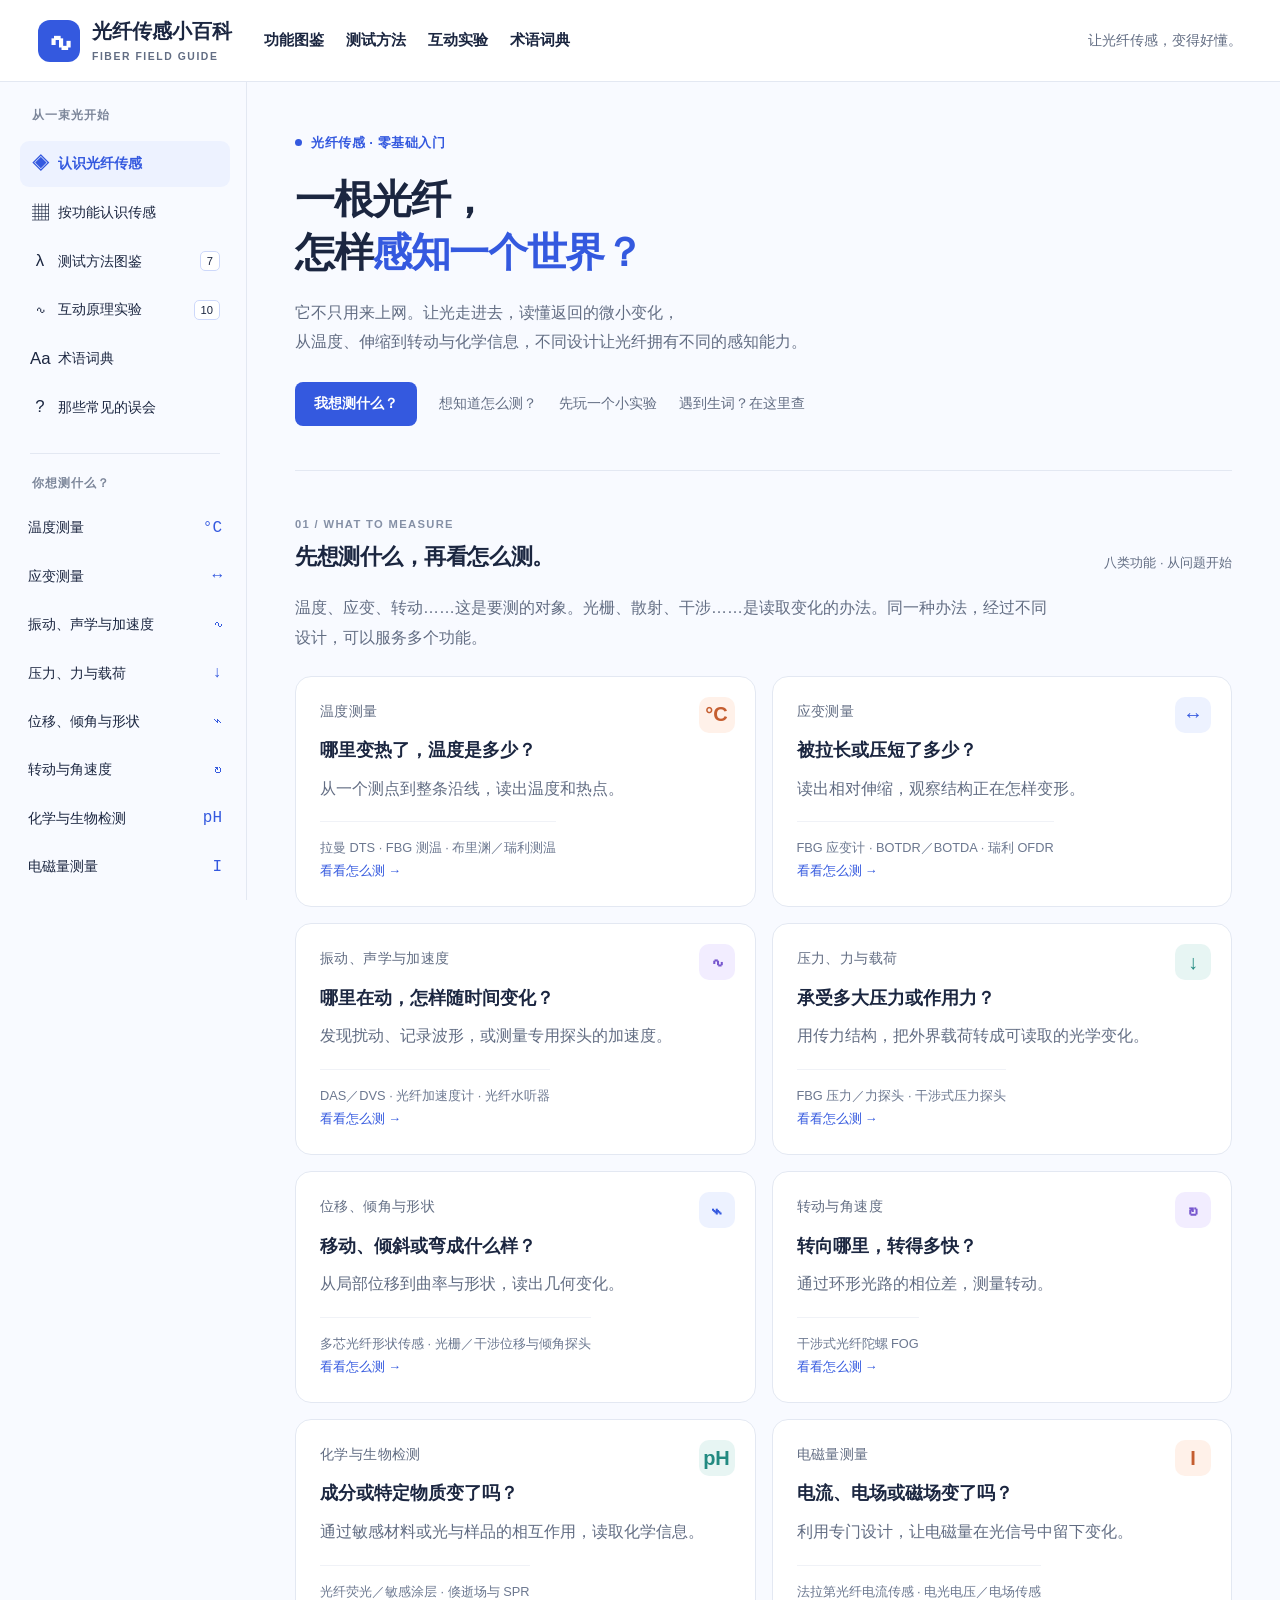
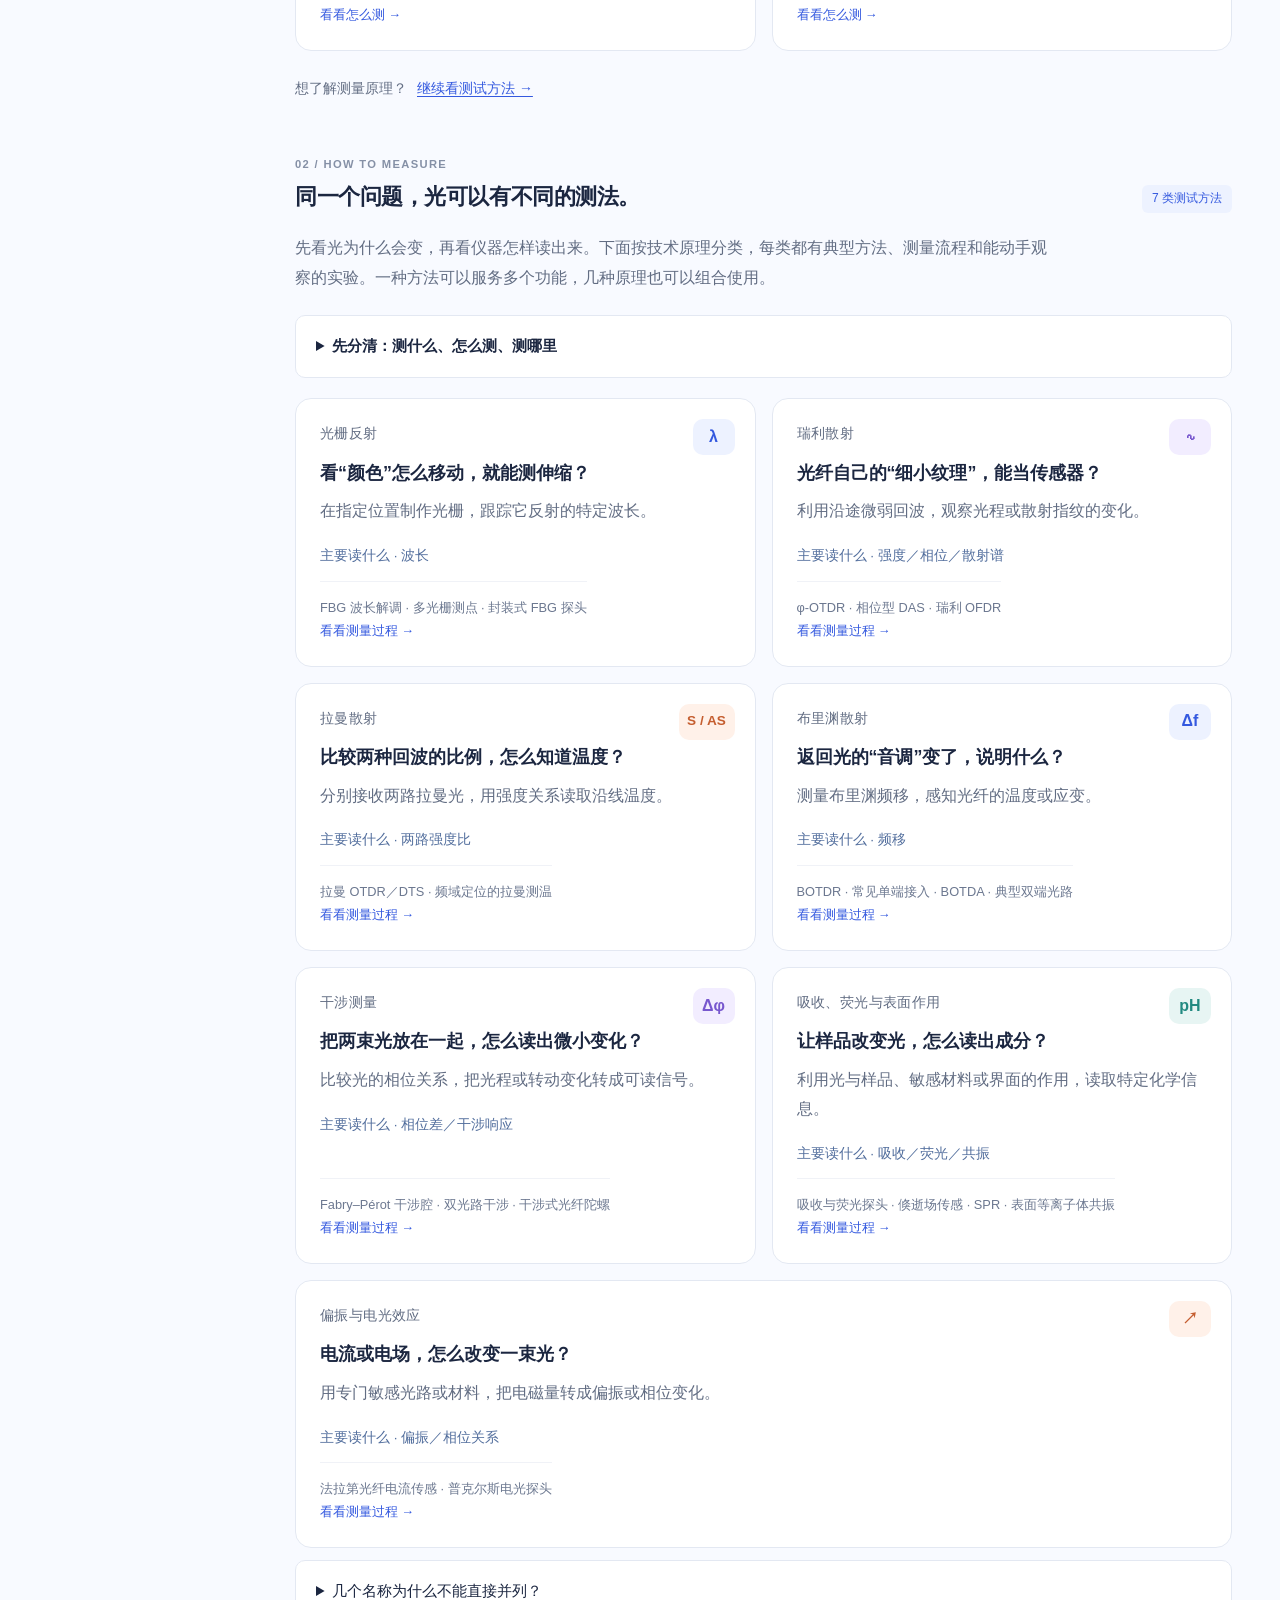
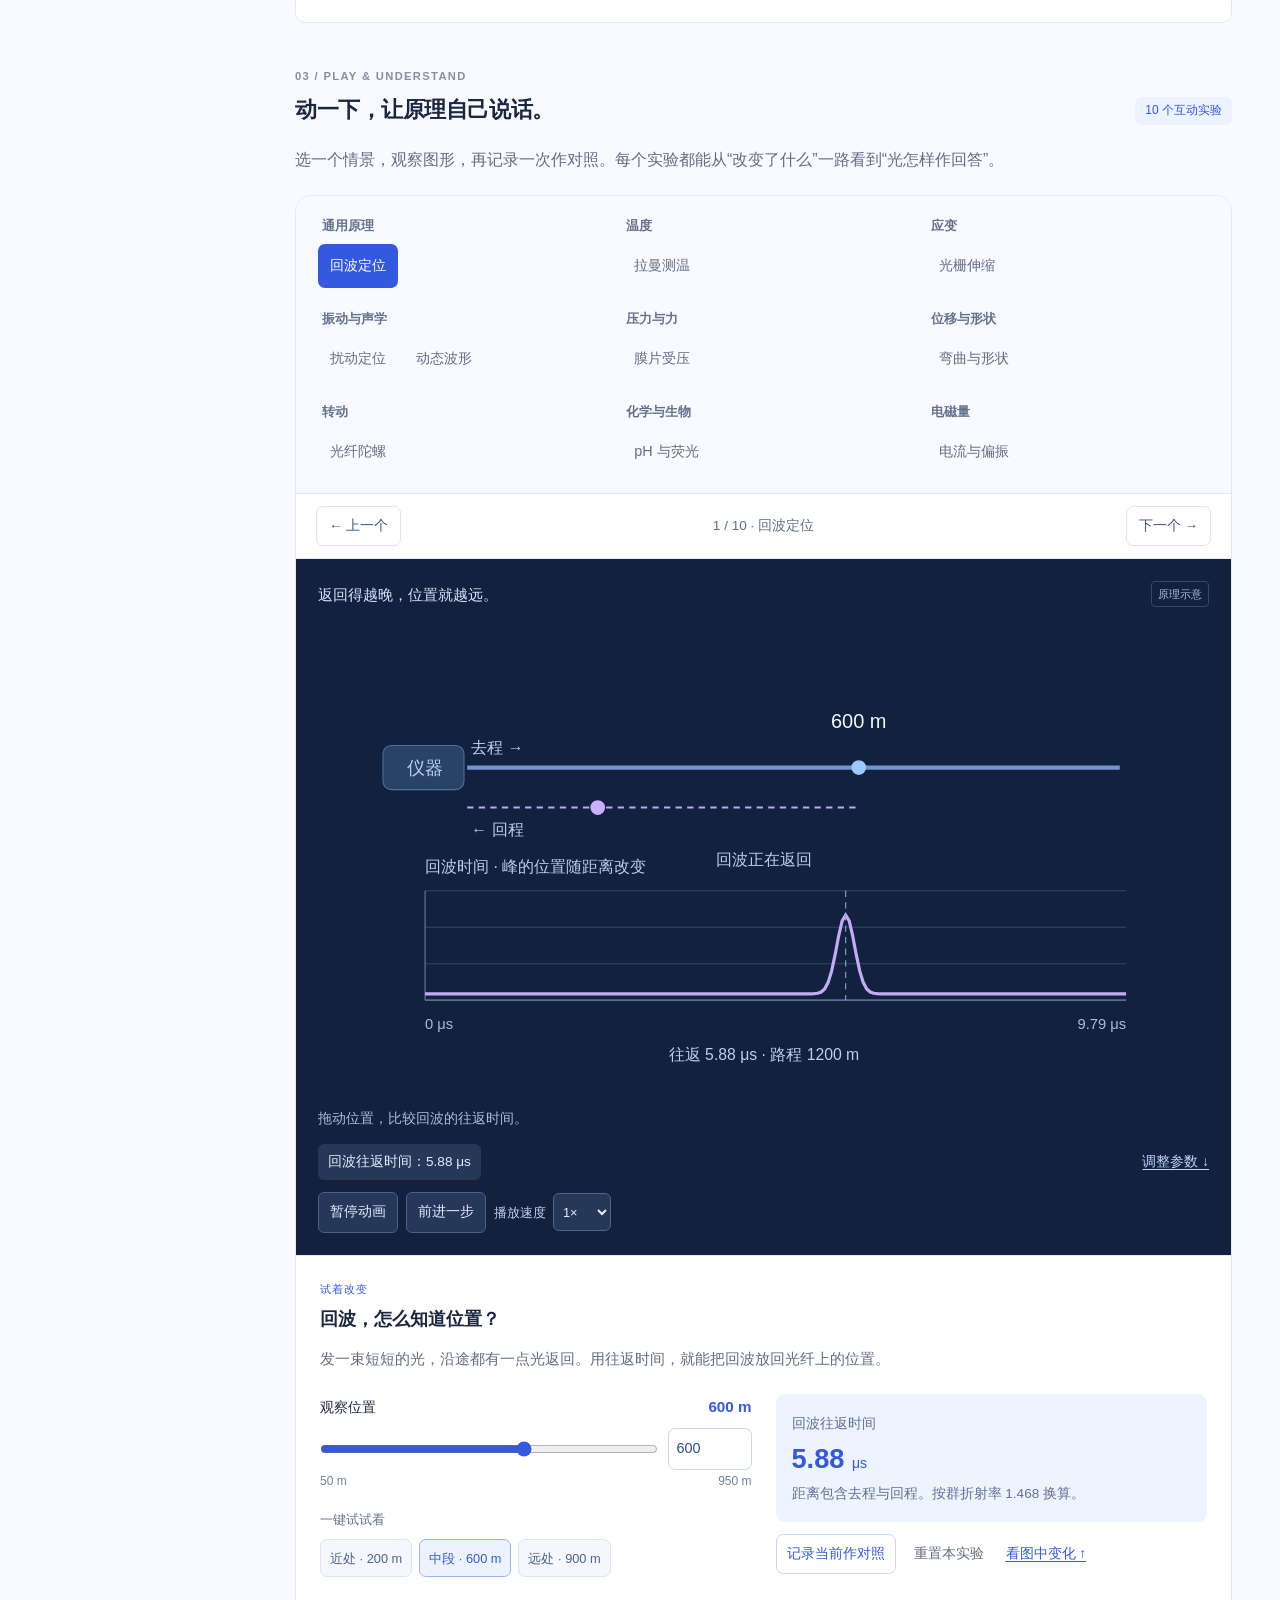
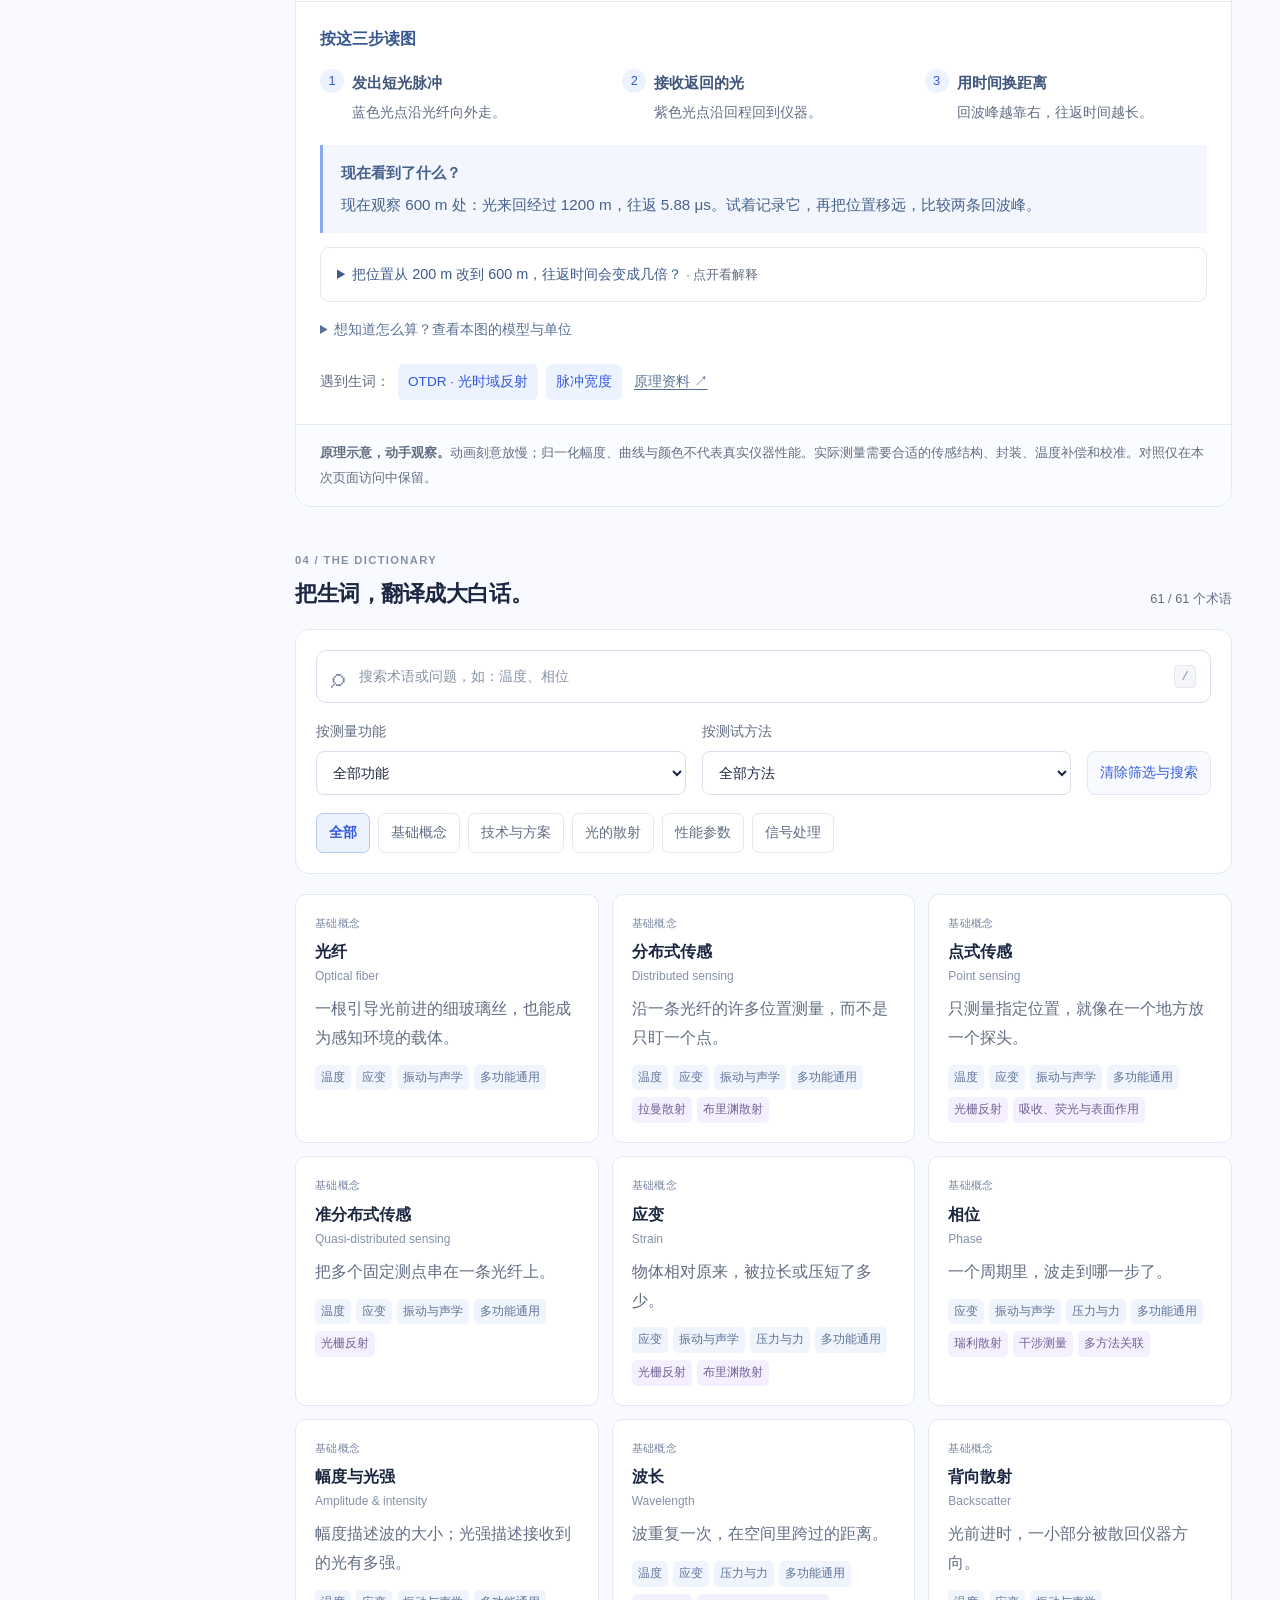
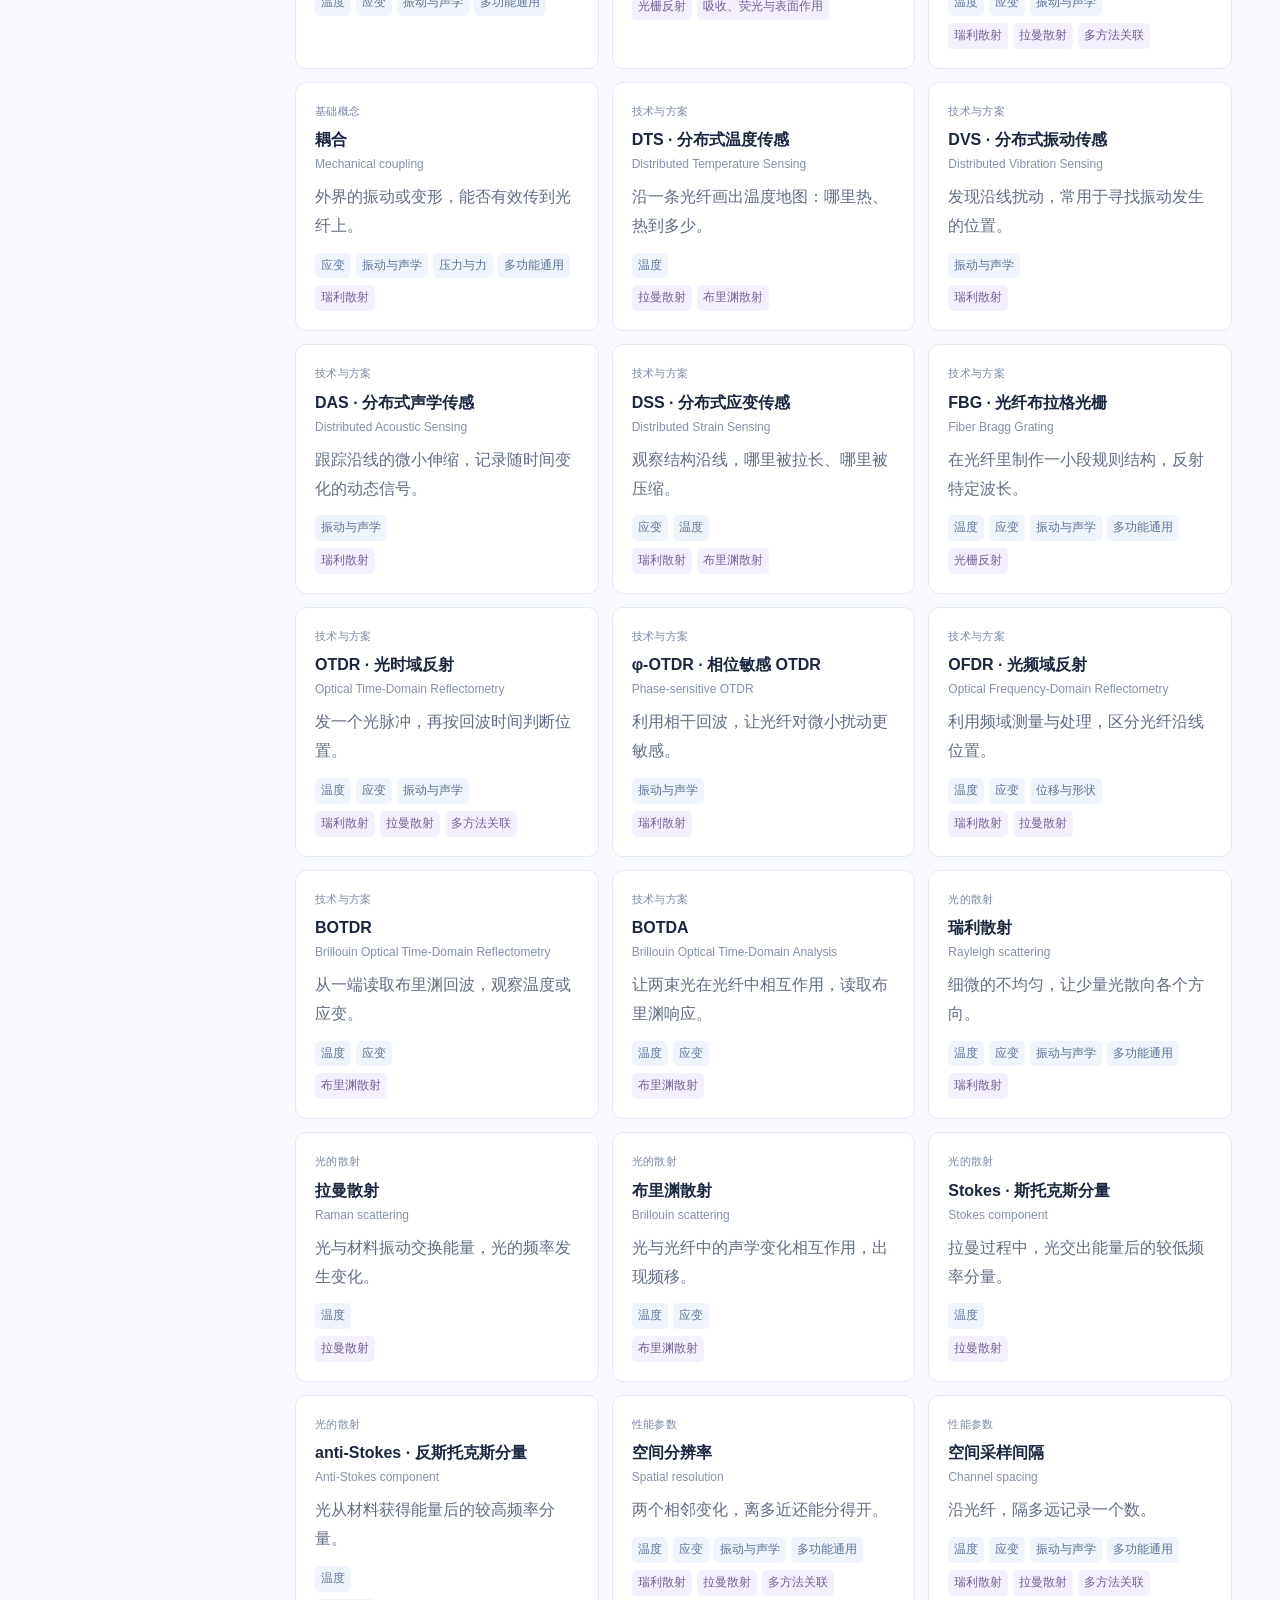
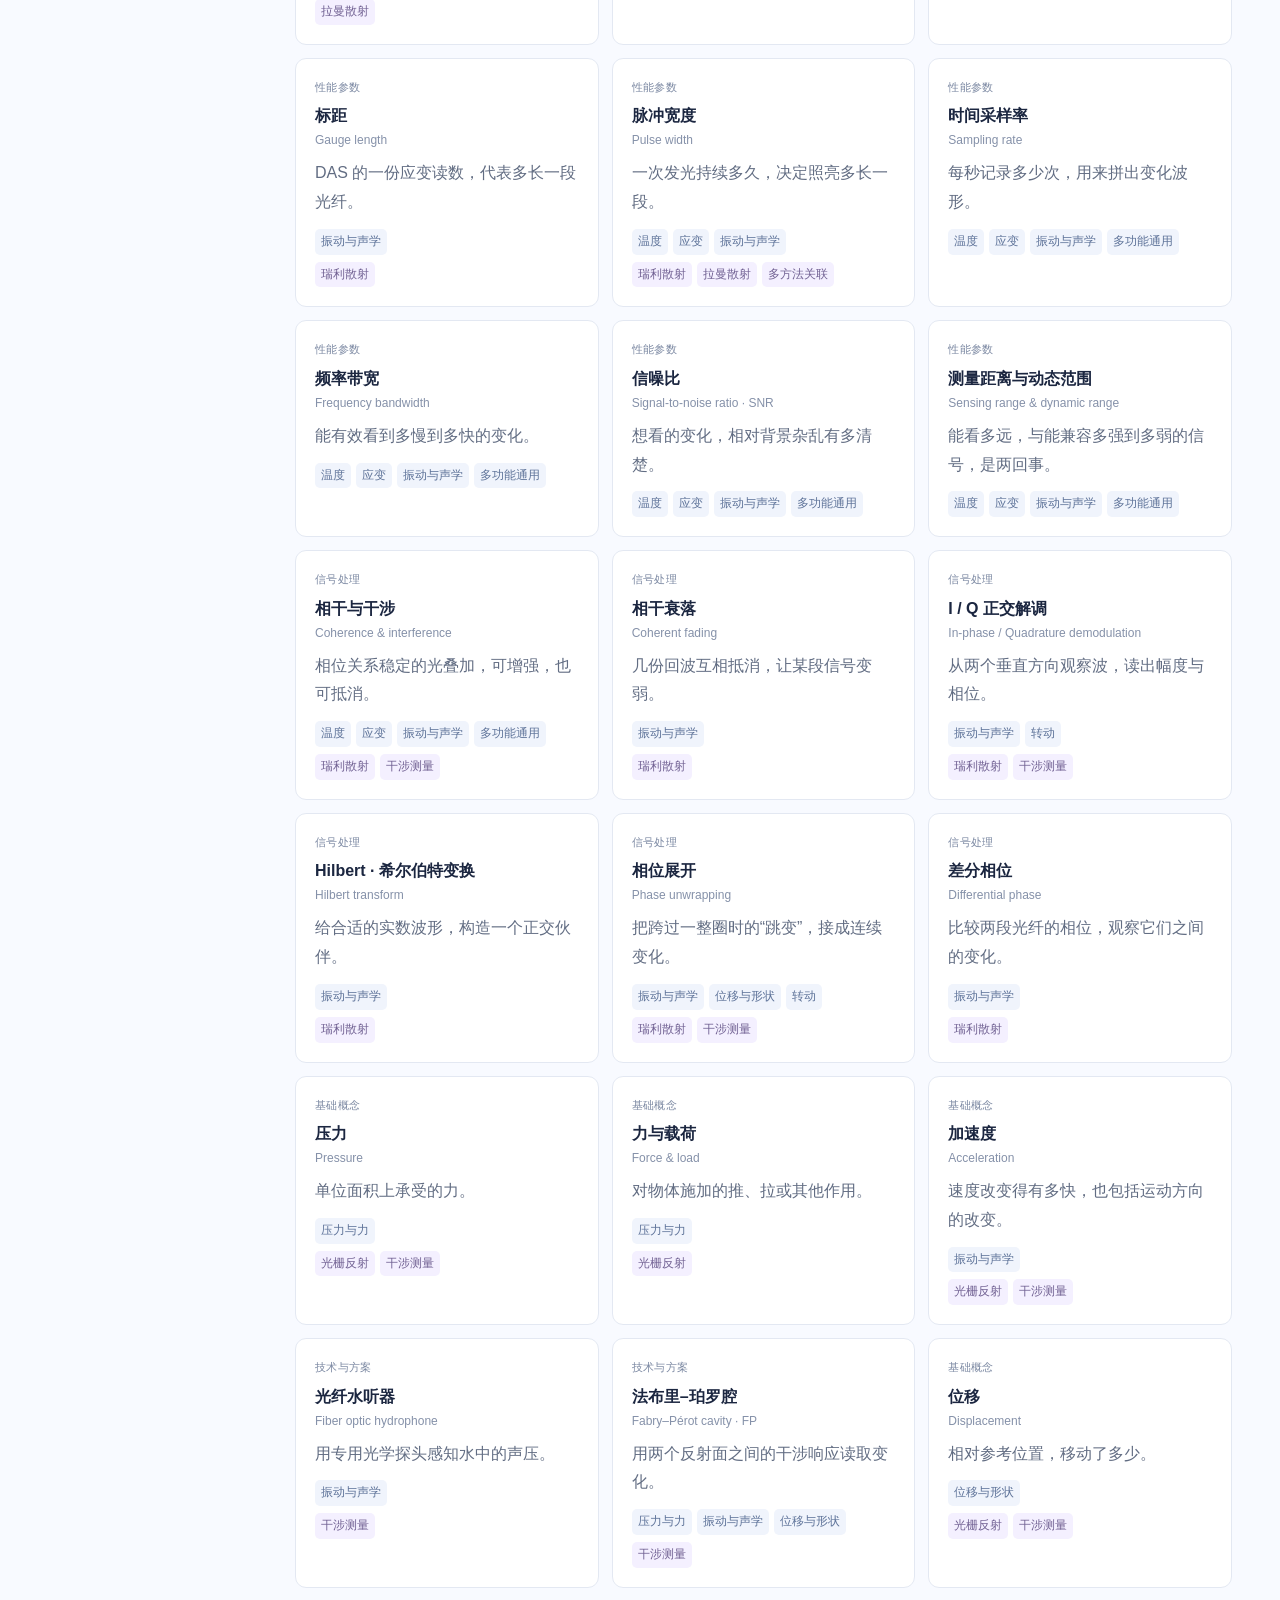
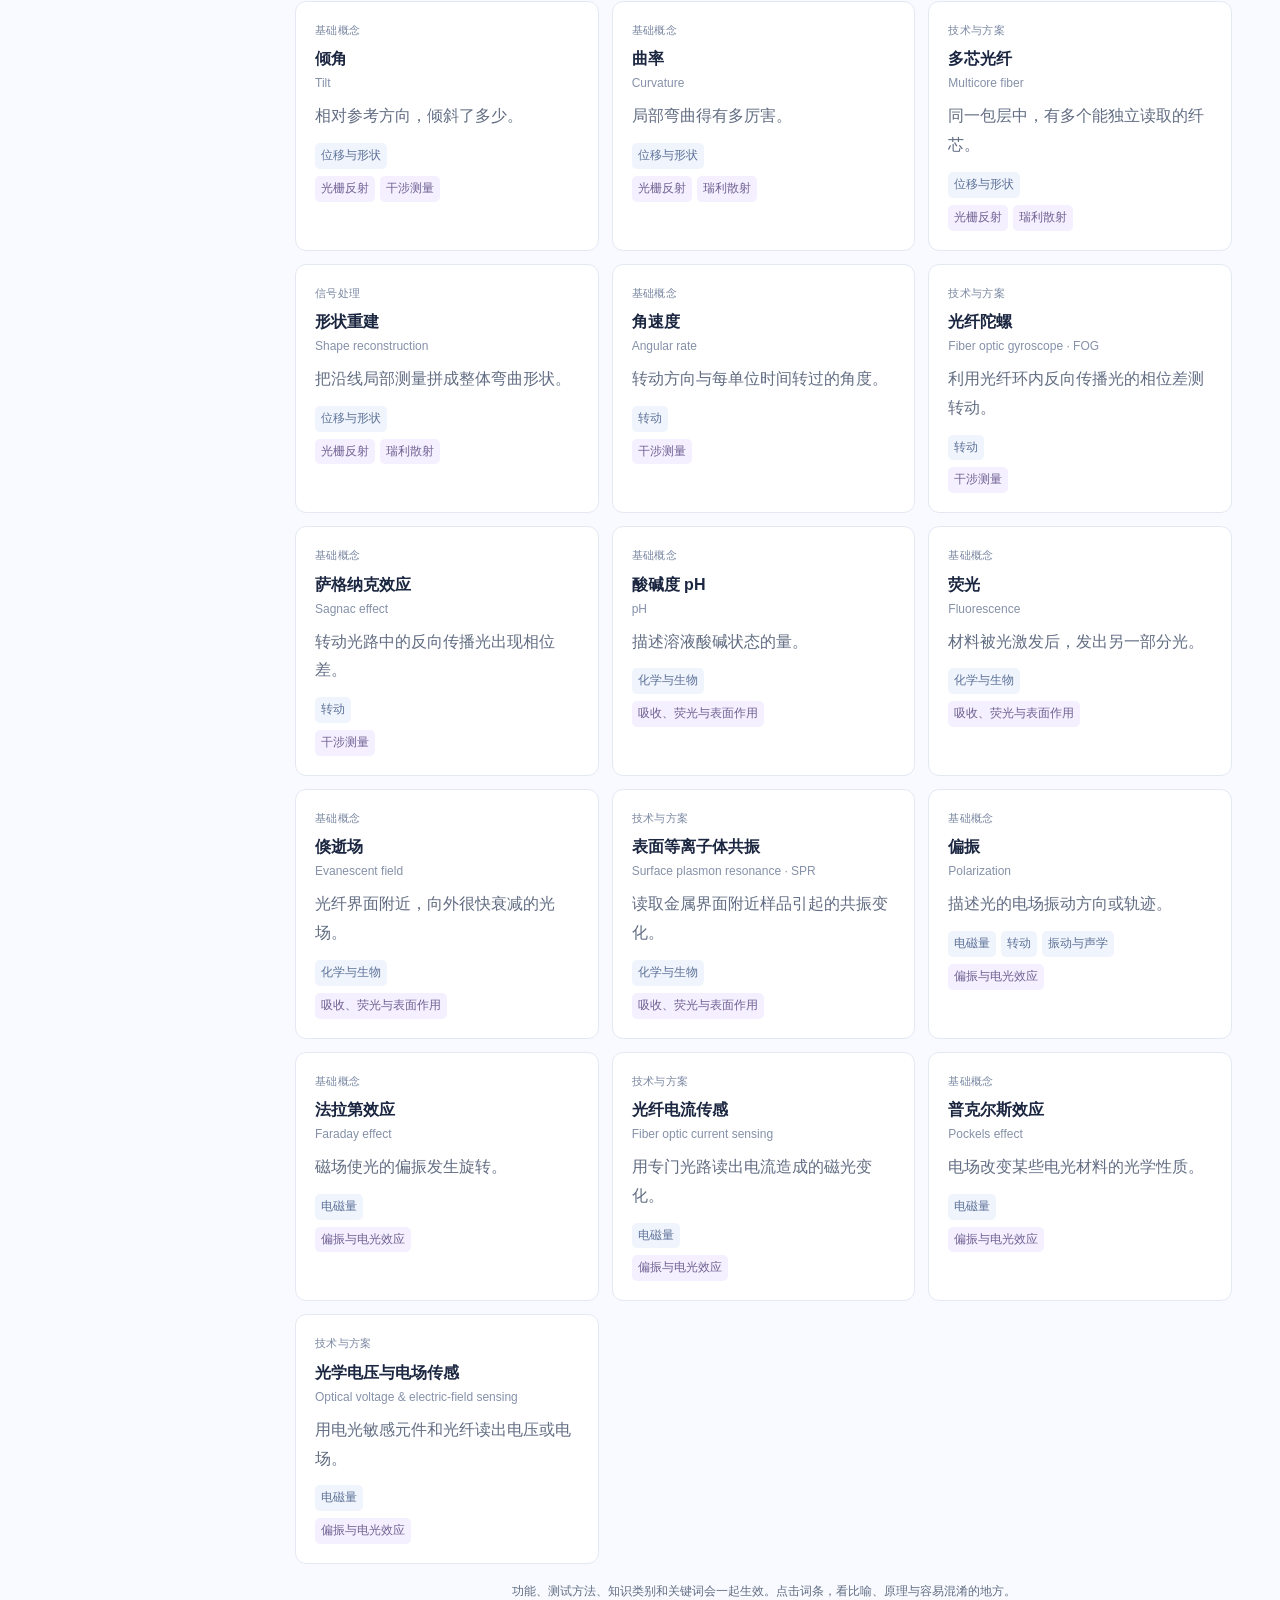
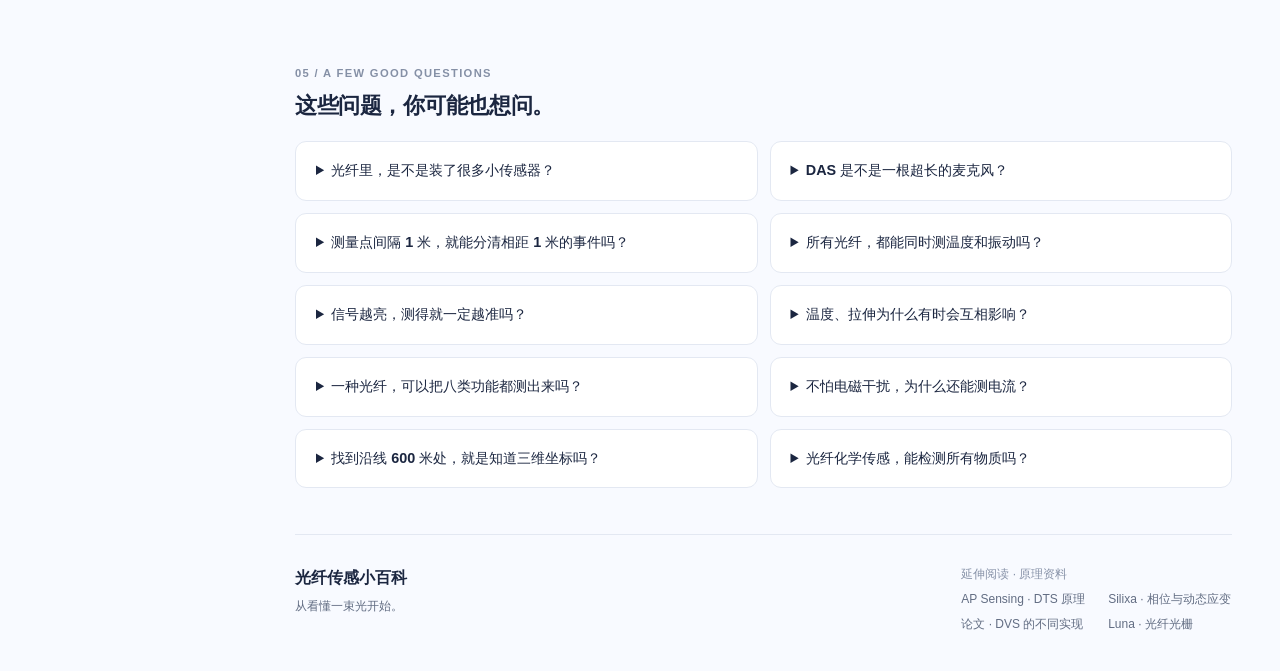
==== index.html @ b2b9b9db "Publish 光纤传感小百科 static site for GitHub Pages" ====
<!doctype html>
<html lang="zh-CN">
<head>
<meta charset="UTF-8"><meta name="viewport" content="width=device-width,initial-scale=1">
<title>光纤传感小百科 · 看得懂的光纤传感</title>
<meta name="description" content="从零认识光纤传感。按温度、应变、振动、压力、形状、转动、化学与生物、电磁量八类功能认识光纤传感，按七类测试方法理解怎么测，探索十个互动实验和术语词典。">
<meta name="theme-color" content="#3459df">
<link rel="icon" type="image/svg+xml" href="data:image/svg+xml,%3Csvg xmlns='http://www.w3.org/2000/svg' viewBox='0 0 32 32'%3E%3Crect width='32' height='32' rx='9' fill='%233459df'/%3E%3Cpath d='M5 16h5l3-7 6 14 3-7h5' fill='none' stroke='white' stroke-width='2.5' stroke-linejoin='round'/%3E%3C/svg%3E">
<link rel="stylesheet" href="style.css"><link rel="stylesheet" href="readability.css"><link rel="stylesheet" href="functions.css"><link rel="stylesheet" href="lab.css">
<link rel="stylesheet" href="methods.css"><link rel="stylesheet" href="layout.css">
</head>
<body>
<a class="skip" href="#main">跳到主要内容</a>
<header class="topbar"><a class="brand" href="#intro" aria-label="光纤传感小百科首页"><span class="brand-icon" aria-hidden="true">∿</span><span>光纤传感小百科<small>FIBER FIELD GUIDE</small></span></a><nav class="topnav" aria-label="主导航"><a href="#guide">功能图鉴</a><a href="#methods">测试方法</a><a href="#lab">互动实验</a><a href="#terms">术语词典</a></nav><span class="header-note">让光纤传感，变得好懂。</span></header>
<div class="shell">
<aside class="sidebar"><div class="side-kicker">从一束光开始</div><nav aria-label="学习目录"><a class="side-link active" href="#intro"><span class="nav-symbol">◈</span>认识光纤传感</a><a class="side-link" href="#guide"><span class="nav-symbol">▦</span>按功能认识传感</a><a class="side-link" href="#methods"><span class="nav-symbol">λ</span>测试方法图鉴<span class="side-pill">7</span></a><a class="side-link" href="#lab"><span class="nav-symbol">∿</span>互动原理实验<span class="side-pill">10</span></a><a class="side-link" href="#terms"><span class="nav-symbol">Aa</span>术语词典</a><a class="side-link" href="#questions"><span class="nav-symbol">?</span>那些常见的误会</a></nav><div class="side-divider"></div><div class="side-kicker">你想测什么？</div><div class="quick-links" id="function-nav"></div><div class="side-bottom"><span class="tiny-fiber" aria-hidden="true"></span><p>不需要先学公式。<br>从一个问题、一幅图开始。</p></div></aside>
<main id="main"><details class="mobile-directory"><summary>学习目录 · 按功能找传感</summary><nav aria-label="手机学习目录"><a href="#guide">功能图鉴</a><a href="#methods">测试方法</a><a href="#lab">互动实验</a><a href="#terms">术语词典</a><a href="#questions">常见问题</a></nav><div class="mobile-function-grid" id="mobile-functions"></div></details>
<section class="intro" id="intro"><div class="eyebrow"><span></span>光纤传感 · 零基础入门</div><h1>一根光纤，<br>怎样<span>感知一个世界？</span></h1><p class="intro-copy">它不只用来上网。让光走进去，读懂返回的微小变化，<br class="desktop-break">从温度、伸缩到转动与化学信息，不同设计让光纤拥有不同的感知能力。</p><div class="intro-bottom"><a class="button primary" href="#guide">我想测什么？</a><a class="text-link" href="#methods">想知道怎么测？</a><a class="text-link" href="#lab">先玩一个小实验</a><a class="text-link" href="#terms">遇到生词？在这里查</a></div><div class="intro-diagram" aria-label="光纤传感过程示意"><span class="diagram-label">发出光</span><div class="diagram-fiber"><i></i><i></i><i></i><b>温度</b><b>振动</b><b>拉伸</b></div><span class="diagram-label">读变化</span></div></section>
<section class="section" id="guide"><div class="section-heading"><div><span class="section-number">01 / WHAT TO MEASURE</span><h2>先想测什么，再看怎么测。</h2></div><span class="quiet">八类功能 · 从问题开始</span></div><p class="section-copy">温度、应变、转动……这是要测的对象。光栅、散射、干涉……是读取变化的办法。同一种办法，经过不同设计，可以服务多个功能。</p><div class="guide-grid" id="function-grid"></div><p class="guide-next-step">想了解测量原理？<a href="#methods">继续看测试方法 →</a></p></section>
<section class="section" id="methods">
  <div class="section-heading"><div><span class="section-number">02 / HOW TO MEASURE</span><h2>同一个问题，光可以有不同的测法。</h2></div><span class="lab-label">7 类测试方法</span></div>
  <p class="section-copy">先看光为什么会变，再看仪器怎样读出来。下面按技术原理分类，每类都有典型方法、测量流程和能动手观察的实验。一种方法可以服务多个功能，几种原理也可以组合使用。</p>
  <details class="layout-explainer measurement-levels" id="measurement-levels">
    <summary>先分清：测什么、怎么测、测哪里</summary>
    <div class="classification-note"><span><b>测什么</b>温度、应变等八类功能</span><span><b>怎么测</b>光栅、散射、干涉等技术</span><span><b>测哪里</b>点式、准分布式、分布式等布点方式</span></div>
    <h3 class="measurement-subheading">布点方式：点式、准分布式、分布式</h3>
    <div class="layout-grid"><p><strong>点式：一个关键位置。</strong>像放一个探头，只观察关心的局部。</p><p><strong>准分布式：一串固定测点。</strong>多个光栅等元件共用光纤，逐个读取；测点之间并不自动连续感知。</p><p><strong>分布式：一条连续感知线。</strong>沿光纤读取许多位置的响应，仍有空间分辨率和采样范围限制。</p></div><p>这是具体方案的布点方式，不是温度、振动等功能的替代分类。光纤陀螺等专用系统也不需要硬套进沿线布点标签。</p>
  </details>
  <div class="method-grid" id="method-grid"></div>
  <details class="layout-explainer" id="method-names"><summary>几个名称为什么不能直接并列？</summary>
    <div class="method-levels">
      <div><h3>① 光为什么改变？</h3><p>光栅、瑞利、拉曼、布里渊、干涉等，描述光学响应或感知原理。它们可以交叉：瑞利回波也能通过干涉来读相位。</p></div>
      <div><h3>② 仪器怎样读取与定位？</h3><p>OTDR、OFDR 等说明读出与定位方式；光强、波长、相位、频移与偏振说明读哪种信息。仪器也可能通过光强来读出相位变化。</p></div>
      <div><h3>③ 最后要测什么？</h3><p>DTS、DAS、DVS 等是功能名称。DTS 可以有拉曼或布里渊等实现，DAS 与 DVS 的命名也可能重叠。</p></div>
    </div>
    <div class="method-comparisons">
      <div class="method-comparison"><h3>OTDR 与 OFDR：怎样区分沿线位置？</h3><p>OTDR 发光脉冲，按回波往返时间换算距离。常见相干瑞利 OFDR 扫动激光光频率，通过参考光干涉及频域处理映射位置。另有用于拉曼测温等场景的非相干频域定位，对连续光作调制后处理频域信号，两种实现应分别说明。</p></div>
      <div class="method-comparison"><h3>BOTDR 与 BOTDA：光怎样接入？</h3><p>两者都利用布里渊响应。常见 BOTDR 从一端接收自发散射；典型 BOTDA 使用反向传播的泵浦与探测光读取受激响应，需要两端光路接入。特殊变体可能不同，不能只看缩写就判断性能。</p></div>
    </div>
    <p class="method-boundary">读波长、读相位、读频移，不等于能直接读出所有物理量。封装、耦合、补偿与标定决定怎样换算。<br>原理资料：<a href="https://lios.lunainc.com/technology/advanced-localization-techniques/" target="_blank" rel="noopener noreferrer">Luna · 定位方法</a> · <a href="https://lunainc.com/sites/default/files/assets/files/resource-library/IMECE2016-66697.pdf" target="_blank" rel="noopener noreferrer">Luna · 瑞利 OFDR</a> · <a href="https://web-material3.yokogawa.com/1/11298/tabs/rd-te-r05602-009.pdf" target="_blank" rel="noopener noreferrer">横河 · 布里渊方法</a></p>
  </details>
</section>
<section class="section" id="lab">
  <div class="section-heading"><div><span class="section-number">03 / PLAY &amp; UNDERSTAND</span><h2>动一下，让原理自己说话。</h2></div><span class="lab-label">10 个互动实验</span></div>
  <p class="lab-heading-copy">选一个情景，观察图形，再记录一次作对照。每个实验都能从“改变了什么”一路看到“光怎样作回答”。</p>
  <div class="lab">
    <details class="lab-picker" id="lab-picker" open>
      <summary><span>选择实验</span><strong id="lab-picker-current">回波定位</strong><span class="picker-toggle" aria-hidden="true"></span></summary>
      <div class="lab-tabs" role="tablist" aria-label="按功能选择实验" id="lab-tabs"></div>
    </details>
    <div class="lab-nav" aria-label="实验顺序"><button type="button" id="previous-experiment" aria-label="上一个实验">← 上一个</button><span id="lab-progress">1 / 10 · 回波定位</span><button type="button" id="next-experiment" aria-label="下一个实验">下一个 →</button></div>
    <div class="lab-body" id="lab-panel" role="tabpanel" aria-labelledby="tab-echo" tabindex="0">
      <div class="lab-stage" id="lab-stage">
        <div class="stage-top"><span id="stage-caption">返回得越晚，位置就越远。</span><span class="demo-tag">原理示意</span></div>
        <svg id="lab-svg" viewBox="0 0 760 420" role="img" aria-labelledby="svg-title svg-desc"><title id="svg-title">光脉冲回波定位</title><desc id="svg-desc">改变位置，比较光的往返时间。</desc><g id="scene"></g></svg>
        <div class="stage-bottom"><span id="stage-hint" class="stage-hint">移动位置，比较回波的往返时间。</span><div class="stage-reading"><span id="stage-reading"></span><a class="stage-parameter-link" href="#slider-controls">调整参数 ↓</a></div>
          <div class="animation-tools" id="animation-tools"><button type="button" id="play-button" class="play-button" aria-pressed="true">暂停动画</button><button type="button" id="step-button" class="play-button">前进一步</button><label for="animation-speed">播放速度 <select id="animation-speed"><option value="0.5">0.5×</option><option value="1" selected>1×</option><option value="1.5">1.5×</option></select></label></div>
          <div class="static-note" id="static-note" hidden>静态响应图 · 调整参数即可看见变化。</div>
        </div>
      </div>
      <div class="lab-controls">
        <div class="control-intro"><span class="control-kicker">试着改变</span><h3 id="lab-title">回波，怎么知道位置？</h3><p id="lab-copy">发出一束短光，用往返时间判断沿线位置。</p></div>
        <div class="parameter-column">
          <div id="slider-controls">
            <div class="lab-control" id="position-control"><label for="position">观察位置 <output id="position-value" for="position position-number">600 m</output></label><div class="control-inputs"><input id="position" type="range" min="50" max="950" step="10" value="600"><input id="position-number" type="number" min="50" max="950" step="10" value="600" aria-label="观察位置数值（米）" aria-describedby="control-error"></div><div class="control-scale" aria-hidden="true"><span>50 m</span><span>950 m</span></div></div>
            <div class="lab-control" id="strength-control" hidden><label for="strength"><span id="strength-label">局部温度</span><output id="strength-value" for="strength strength-number">60 °C</output></label><div class="control-inputs"><input id="strength" type="range" min="0" max="120" step="1" value="60"><input id="strength-number" type="number" min="0" max="120" step="1" value="60" aria-label="局部温度数值" aria-describedby="control-error"></div><div class="control-scale" aria-hidden="true"><span id="strength-min">0 °C</span><span id="strength-max">120 °C</span></div></div>
          </div>
          <p id="control-error" class="control-error" role="status" hidden></p>
          <p class="presets-label">一键试试看</p><div id="lab-presets" class="lab-presets" role="group" aria-label="快捷实验情景"></div>
        </div>
        <div class="result-column">
          <div class="lab-result" aria-live="polite" aria-atomic="true"><span id="result-label">回波往返时间</span><strong id="result-value">5.88 <small>μs</small></strong><p id="result-copy">距离包含去程与回程。</p></div>
          <div class="lab-actions"><button type="button" class="compare-button" id="compare-button">记录当前作对照</button><button type="button" class="reset-button" id="reset-button">重置本实验</button><a class="stage-return" href="#lab-stage">看图中变化 ↑</a></div>
          <div class="lab-comparison" id="lab-comparison" hidden><div class="comparison-heading"><strong>记录与当前</strong><button type="button" id="clear-comparison">清除对照</button></div><div class="comparison-grid"><div><span>记录参数</span><strong id="reference-parameter"></strong><strong id="reference-result"></strong></div><div><span>当前参数</span><strong id="current-parameter"></strong><strong id="current-result"></strong></div></div><p id="comparison-note" class="comparison-note"></p></div>
        </div>
      </div>
    </div>
    <div class="lab-learning">
      <h3 class="learning-title">按这三步读图</h3><ol class="lab-steps" id="lab-steps"></ol>
      <div class="lab-observation"><strong>现在看到了什么？</strong><p id="observation-copy"></p></div>
      <details class="lab-challenge" id="lab-challenge"><summary><span id="challenge-question"></span> <span class="quiet">· 点开看解释</span></summary><p id="challenge-answer"></p></details>
      <details class="lab-model" id="lab-model"><summary>想知道怎么算？查看本图的模型与单位</summary><p id="model-copy"></p></details>
      <div class="lab-related" id="lab-related"></div>
    </div>
    <div class="lab-note"><strong>原理示意，动手观察。</strong>动画刻意放慢；归一化幅度、曲线与颜色不代表真实仪器性能。实际测量需要合适的传感结构、封装、温度补偿和校准。对照仅在本次页面访问中保留。</div>
  </div>
</section>
<section class="section" id="terms"><div class="section-heading"><div><span class="section-number">04 / THE DICTIONARY</span><h2>把生词，翻译成大白话。</h2></div><span class="quiet" id="term-count">光纤传感术语</span></div><div class="term-toolbar"><label class="search-box" for="search"><span aria-hidden="true">⌕</span><input type="search" id="search" placeholder="搜索术语或问题，如：温度、相位" aria-label="搜索术语"><kbd>/</kbd></label><div class="function-filter-row"><div class="filter-group"><label for="function-filter">按测量功能</label><select id="function-filter"><option value="all">全部功能</option></select></div><div class="filter-group method-filter-group"><label for="method-filter">按测试方法</label><select id="method-filter"><option value="all">全部方法</option></select></div><button id="reset-filters" class="reset-filters">清除筛选与搜索</button></div><div class="filters" role="group" aria-label="按知识类别筛选"><button class="selected" aria-pressed="true" data-filter="all">全部</button><button aria-pressed="false" data-filter="basics">基础概念</button><button aria-pressed="false" data-filter="sensors">技术与方案</button><button aria-pressed="false" data-filter="scattering">光的散射</button><button aria-pressed="false" data-filter="parameters">性能参数</button><button aria-pressed="false" data-filter="signal">信号处理</button></div></div><div class="term-grid" id="term-grid"></div><div class="empty-state" id="empty" hidden><h3>暂时没有找到这个词</h3><p>试试“温度”“压力”或“光栅”，也可以调整功能或方法条件，也可以清除全部筛选与搜索。</p><button id="clear-search" class="button primary">显示全部术语</button></div><p class="term-help">功能、测试方法、知识类别和关键词会一起生效。点击词条，看比喻、原理与容易混淆的地方。</p></section>
<section class="section" id="questions"><div class="section-heading"><div><span class="section-number">05 / A FEW GOOD QUESTIONS</span><h2>这些问题，你可能也想问。</h2></div></div><div class="faq-grid"><details><summary>光纤里，是不是装了很多小传感器？</summary><p>分布式传感通常利用光纤本身的散射，沿线取样，形成许多“虚拟测量点”，不需要每隔一米装一个电子探头。FBG 则是在指定位置制作光栅，多个光栅串起来叫准分布式。</p></details><details><summary>DAS 是不是一根超长的麦克风？</summary><p>这个比喻能帮助入门，但普通 DAS 主要感知沿光纤方向的动态应变或应变率。声音、地震、机械振动要先通过环境和光缆耦合成伸缩，才能被感知。它不直接等于空气声压，也不是接上就能听清对话。</p></details><details><summary>测量点间隔 1 米，就能分清相距 1 米的事件吗？</summary><p>不一定。采样间隔是“隔多远记录一次”，空间分辨率是“两个近邻变化能否分开”。相邻记录可能覆盖重叠的光纤段。DAS 的标距还决定应变在多长的一段上被平均。</p></details><details><summary>所有光纤，都能同时测温度和振动吗？</summary><p>光纤可以提供多种感知信息，但实际功能由光源、收发光路、光缆结构和处理方法共同决定。同一光缆里可以有不同用途的纤芯；同一纤芯的联合感知也需要相应设计。普通通信设备不会自动变成传感设备。</p></details><details><summary>信号越亮，测得就一定越准吗？</summary><p>还要看噪声、衰落、校准和耦合。DAS 可能遇到相干衰落：几份返回的光互相抵消，某段信号很弱。改进光路、频率或偏振多样性可以降低盲点风险，但单独做 Hilbert 变换不会消除衰落。</p></details><details><summary>温度、拉伸为什么有时会互相影响？</summary><p>它们都可能改变光纤长度和折射率。FBG 的反射波长、布里渊频移等会同时受温度与应变影响。要把两者分开，通常需要温度补偿、机械解耦、独立测温或联合测量。</p></details><details><summary>一种光纤，可以把八类功能都测出来吗？</summary><p>这里的八类是整个光纤传感领域的功能目录。每个系统都有自己的敏感元件、光路、封装与处理方法。一种传感器可能关联多个功能，但不会自动拥有全部能力。</p></details><details><summary>不怕电磁干扰，为什么还能测电流？</summary><p>普通光纤系统的抗干扰特性，与利用专门磁光材料、偏振光路和传感路径主动测电流，并不矛盾。电压探头还可能使用外置电光晶体，光纤负责传光。</p></details><details><summary>找到沿线 600 米处，就是知道三维坐标吗？</summary><p>回波定位给出沿光纤路径的距离。物体位移、倾角或三维形状需要其他测量信息、几何关系与参考姿态。不能把沿线距离直接当成空间坐标。</p></details><details><summary>光纤化学传感，能检测所有物质吗？</summary><p>探头通常针对特定材料或目标设计。选择性、污染与校准都会影响结果。实验中展示的 pH 响应是一种简化模型，不能代表所有探针，也不用于诊断。</p></details></div></section>
<footer><div><a class="footer-brand" href="#intro">光纤传感小百科</a><p>从看懂一束光开始。</p></div><div class="source-links"><span>延伸阅读 · 原理资料</span><a href="https://www.apsensing.com/en/technology-and-products/distributed-temperature-sensing" target="_blank" rel="noopener noreferrer">AP Sensing · DTS 原理</a><a href="https://silixa.com/technology/idas-intelligent-distributed-acoustic-sensor/" target="_blank" rel="noopener noreferrer">Silixa · 相位与动态应变</a><a href="https://arxiv.org/abs/1907.07675" target="_blank" rel="noopener noreferrer">论文 · DVS 的不同实现</a><a href="https://www.lunainc.com/sites/default/files/assets/files/LUN-20-101%20-%20Interactive%20PDF_v8.pdf" target="_blank" rel="noopener noreferrer">Luna · 光纤光栅</a></div></footer>
</main></div>
<dialog id="term-dialog" aria-labelledby="dialog-title"><div class="dialog-top"><span id="dialog-category"></span><div class="dialog-actions"><button type="button" id="dialog-back" hidden>← 返回上一项</button><button type="button" id="close-dialog" aria-label="关闭详情">×</button></div></div><div id="dialog-content"></div></dialog>
<script src="terms.js" defer></script><script src="functions.js" defer></script><script src="methods.js" defer></script><script src="lab-models.js" defer></script><script src="lab-content.js" defer></script><script src="experiments.js" defer></script><script src="lab-controller.js" defer></script><script src="methods-view.js" defer></script><script src="app.js" defer></script>
</body></html>
---- style.css ----
:root{--blue:#3459df;--blue-dark:#2448c7;--ink:#1b2640;--muted:#626d83;--line:#e3e8f2;--page:#f8faff;--soft:#edf2ff;--orange:#c55e30;--purple:#7757ce;--radius:16px;font-size:16px;color-scheme:light}*{box-sizing:border-box}html{scroll-behavior:smooth;scroll-padding-top:100px}body{margin:0;background:var(--page);color:var(--ink);font-family:"Segoe UI","Microsoft YaHei","PingFang SC",sans-serif;line-height:1.65}button,input{font:inherit}button,a,input,summary{-webkit-tap-highlight-color:transparent}button{cursor:pointer}a{color:inherit;text-decoration:none}button{color:inherit}button:focus-visible,a:focus-visible,summary:focus-visible,input:focus-visible{outline:3px solid #8cacf9;outline-offset:4px}button:hover,a:hover{transition:background .15s,color .15s}button[hidden],[hidden]{display:none!important}.skip{position:fixed;top:-80px;left:15px;background:white;padding:12px;z-index:20}.skip:focus{top:12px}.topbar{height:82px;padding:0 38px;display:flex;align-items:center;gap:60px;border-bottom:1px solid var(--line);background:rgba(255,255,255,.96);position:sticky;top:0;z-index:9}.brand{display:flex;align-items:center;gap:12px;font-weight:750;font-size:1.25rem;line-height:1.25;flex-shrink:0}.brand small{display:block;font-size:.65rem;letter-spacing:.15em;font-weight:600;margin-top:6px;color:var(--muted)}.brand-icon{width:42px;height:42px;display:grid;place-items:center;border-radius:12px;background:var(--blue);color:white;font-size:2.5rem;line-height:1}.topnav{display:flex;gap:32px;font-size:.94rem;font-weight:600}.topnav a:hover{color:var(--blue)}.header-note{margin-left:auto;color:var(--muted);font-size:.875rem}.shell{max-width:1540px;margin:0 auto;display:grid;grid-template-columns:247px minmax(0,1fr)}.sidebar{position:sticky;top:82px;height:calc(100vh - 82px);padding:40px 22px 24px 30px;border-right:1px solid var(--line);display:flex;flex-direction:column}.side-kicker{font-size:.75rem;color:#7c869a;letter-spacing:.08em;margin:0 0 18px 12px;font-weight:600}.side-link{display:flex;gap:12px;align-items:center;padding:11px 12px;margin:3px 0;border-radius:9px;font-size:.9rem}.side-link:hover{background:#eef2fb}.side-link.active{background:var(--soft);color:var(--blue);font-weight:650}.nav-symbol{width:22px;text-align:center;font-size:1.05rem}.side-pill{margin-left:auto;font-size:.7rem;padding:0 6px;background:white;border:1px solid #cdd8fa;border-radius:5px}.side-divider{height:1px;background:var(--line);margin:28px 12px}.quick-links{display:flex;flex-direction:column;gap:4px}.quick-links button{border:0;background:transparent;text-align:left;font-size:.875rem;padding:9px 12px;border-radius:8px;display:flex;justify-content:space-between;gap:8px}.quick-links button:hover{background:var(--soft)}.quick-links span{font-family:Consolas,monospace;color:var(--muted);font-size:.8rem}.side-bottom{margin-top:auto;padding:28px 12px 0;color:var(--muted);font-size:.8rem}.tiny-fiber{display:block;width:60px;height:2px;background:var(--blue);position:relative;margin-bottom:16px}.tiny-fiber:after{content:"";width:7px;height:7px;border-radius:50%;background:var(--blue);position:absolute;right:10px;top:-2.5px}main{min-width:0;padding:46px 48px 0;max-width:1293px}.intro{position:relative;padding:4px 0 44px;border-bottom:1px solid var(--line)}.eyebrow{display:flex;align-items:center;gap:9px;font-size:.82rem;font-weight:650;color:var(--blue);letter-spacing:.04em}.eyebrow span{width:7px;height:7px;background:var(--blue);border-radius:50%}h1{font-size:clamp(2rem,3.1vw,3rem);line-height:1.35;letter-spacing:-.035em;margin:19px 0 18px;font-weight:750}h1 span{color:var(--blue)}.intro-copy{color:var(--muted);font-size:1rem;line-height:1.85;max-width:620px;margin:0}.intro-bottom{display:flex;align-items:center;gap:25px;margin-top:25px}.button{display:inline-flex;align-items:center;justify-content:center;border:0;min-height:44px;padding:10px 19px;border-radius:8px;font-weight:600;font-size:.875rem}.primary{background:var(--blue);color:white}.primary:hover{background:var(--blue-dark)}.text-link{font-size:.875rem;color:var(--muted)}.text-link:hover{color:var(--blue)}.intro-diagram{position:absolute;right:0;top:85px;width:200px;display:flex;gap:12px;align-items:center;transform:rotate(-8deg)}.diagram-label{font-size:.75rem;color:#647391;writing-mode:vertical-rl;letter-spacing:.18em}.diagram-fiber{height:110px;flex:1;position:relative;border-top:2px solid #a6b9f4;top:38px}.diagram-fiber:before{content:"";position:absolute;top:-4px;left:0;width:100%;height:5px;background:linear-gradient(90deg,transparent,#3459df,transparent);filter:blur(2px)}.diagram-fiber i{width:11px;height:11px;border:2px solid white;background:var(--blue);border-radius:50%;position:absolute;top:-7px;box-shadow:0 0 0 5px #e4ebff}.diagram-fiber i:nth-child(1){left:12%}.diagram-fiber i:nth-child(2){left:49%}.diagram-fiber i:nth-child(3){left:86%}.diagram-fiber b{position:absolute;top:14px;font-size:.75rem;color:#65779d;font-weight:400;transform:rotate(8deg)}.diagram-fiber b:nth-of-type(1){left:4%}.diagram-fiber b:nth-of-type(2){left:42%}.diagram-fiber b:nth-of-type(3){left:78%}.section{padding-top:39px;scroll-margin-top:0}.section-heading{display:flex;align-items:flex-end;justify-content:space-between;gap:16px;margin-bottom:20px}.section-number{font-size:.7rem;letter-spacing:.12em;color:#8590a6;font-weight:650}h2{font-size:1.4rem;letter-spacing:-.02em;margin:5px 0 0;line-height:1.4}.quiet{font-size:.8rem;color:var(--muted)}.guide-grid{display:grid;grid-template-columns:repeat(3,minmax(0,1fr));gap:16px}.guide-card{display:block;text-align:left;padding:23px 23px 20px;background:white;border:1px solid var(--line);border-radius:var(--radius);position:relative;transition:transform .2s,border-color .2s,box-shadow .2s}.guide-card:hover{transform:translateY(-4px);border-color:#b6c6f0;box-shadow:0 8px 24px #24346809}.card-icon{position:absolute;top:22px;right:20px;width:36px;height:36px;display:grid;place-items:center;background:#fff1e9;color:var(--orange);border-radius:10px;font-size:1.25rem;font-weight:600}.vibration .card-icon{background:#f2edff;color:var(--purple);font-size:1.8rem}.acoustic .card-icon{background:#ecf1ff;color:var(--blue);font-size:1.8rem}.method{display:block;font-size:1.45rem;font-family:Consolas,monospace;line-height:1.2;font-weight:700}.method small{display:block;font-size:.8rem;margin-top:8px;color:var(--muted);font-family:"Microsoft YaHei",sans-serif;font-weight:400}.guide-card h3{font-size:1.08rem;margin:22px 0 9px}.guide-card p{font-size:.9rem;line-height:1.8;color:var(--muted);margin:0 0 22px}.card-foot{display:block;border-top:1px solid #f0f2f7;padding-top:14px;font-size:.75rem;color:#6c7890}.naming-note{font-size:.8rem;color:var(--muted);line-height:1.8;background:#eef3fc;border-radius:8px;padding:13px 17px;margin:16px 0 0}.naming-note strong{color:#495e8e}.lab-label{color:var(--blue);background:var(--soft);font-size:.75rem;border-radius:6px;padding:4px 10px}.lab{border:1px solid var(--line);border-radius:var(--radius);overflow:hidden;background:white}.lab-tabs{padding:12px 16px;display:flex;gap:5px;border-bottom:1px solid var(--line);background:#fbfcff;flex-wrap:wrap}.lab-tabs button{background:transparent;border:0;padding:8px 15px;border-radius:7px;font-size:.875rem;color:var(--muted)}.lab-tabs button[aria-selected=true]{background:var(--blue);color:white}.lab-tabs button:hover{background:var(--soft);color:var(--blue)}.lab-tabs button[aria-selected=true]:hover{background:var(--blue-dark);color:white}.lab-body{display:grid;grid-template-columns:minmax(0,1fr) 290px}.lab-stage{background:#111e3b;min-height:345px;padding:20px;display:flex;flex-direction:column;color:#d9e4fc;min-width:0}.stage-top,.stage-bottom{display:flex;align-items:center;justify-content:space-between;gap:10px;font-size:.8rem}.demo-tag{font-size:.7rem;color:#adbeda;border:1px solid #384767;padding:2px 6px;border-radius:4px;white-space:nowrap}#lab-svg{display:block;width:100%;height:auto;flex:1;min-height:180px;max-height:360px;font-family:"Microsoft YaHei",sans-serif}#lab-svg text{font-size:15px;fill:#b5c6e7}#lab-svg .main-text{fill:#eef4ff;font-size:18px}#lab-svg .small-text{font-size:13px}.stage-bottom{color:#abbddb;font-size:.75rem;min-height:36px}.play-button{flex-shrink:0;background:#263859;border:1px solid #4b6083;color:#e4ecfc;border-radius:6px;padding:5px 10px;font-size:.75rem}.play-button:hover{background:#33496e}.lab-controls{padding:23px 23px 19px}.control-kicker{font-size:.7rem;color:var(--blue);letter-spacing:.08em}.lab-controls h3{font-size:1.1rem;line-height:1.45;margin:8px 0 10px}.lab-controls>p{font-size:.875rem;color:var(--muted);line-height:1.85;margin:0 0 19px}.lab-controls label{font-size:.8rem;display:flex;align-items:center;justify-content:space-between;gap:8px;margin-bottom:8px}.lab-controls output{font-size:.875rem;color:var(--blue);font-weight:650}.lab-controls input[type=range]{width:100%;accent-color:var(--blue);cursor:pointer;margin:0 0 17px;min-height:24px}.lab-result{background:var(--soft);padding:13px 16px;border-radius:9px;margin-top:2px}.lab-result>span{font-size:.75rem;color:#60719c}.lab-result strong{display:block;font-size:1.65rem;line-height:1.3;color:var(--blue);margin:5px 0}.lab-result small{font-size:.875rem;font-weight:400}.lab-result p{font-size:.75rem;line-height:1.7;color:#627194;margin:5px 0 0}.reset-button{display:block;border:0;background:transparent;margin:11px auto 0;font-size:.75rem;color:var(--muted);padding:5px 8px}.reset-button:hover{color:var(--blue)}.lab-note{padding:13px 20px;font-size:.75rem;line-height:1.8;color:var(--muted);border-top:1px solid var(--line);background:#fbfcff}.term-toolbar{display:flex;flex-direction:column;gap:16px;margin-bottom:20px}.search-box{display:flex;align-items:center;gap:12px;border:1px solid #d7e0ef;border-radius:10px;padding:8px 14px;background:white}.search-box>span{font-size:1.7rem;color:#7180a0;line-height:1}.search-box input{flex:1;min-width:0;background:transparent;border:0;outline:0;min-height:35px;font-size:.9rem;color:var(--ink)}.search-box input::placeholder{color:#8792a7}.search-box:focus-within{border-color:var(--blue);box-shadow:0 0 0 3px #3459df15}.search-box kbd{font-size:.8rem;color:#8b96ac;background:#f4f6fa;border:1px solid var(--line);border-radius:4px;padding:0 6px}.filters{display:flex;gap:8px;flex-wrap:wrap}.filters button{border:1px solid var(--line);border-radius:7px;padding:5px 12px;background:white;color:var(--muted);font-size:.8rem}.filters button.selected{border-color:#b5c6fb;background:var(--soft);color:var(--blue);font-weight:600}.filters button:hover{border-color:#bac9ef;color:var(--blue)}.term-grid{display:grid;grid-template-columns:repeat(3,minmax(0,1fr));gap:13px}.term-card{border:1px solid var(--line);background:white;border-radius:11px;padding:19px;text-align:left;display:flex;flex-direction:column;min-height:160px;transition:border-color .2s,transform .2s}.term-card:hover{border-color:#9db6f8;transform:translateY(-2px)}.term-type{font-size:.7rem;letter-spacing:.03em;color:#7b88a2}.term-card h3{font-size:1rem;margin:8px 0 3px;font-weight:650;line-height:1.5}.term-en{font-size:.75rem;color:#8591a9;line-height:1.5;margin-bottom:10px;overflow-wrap:anywhere}.term-card p{font-size:.85rem;color:var(--muted);line-height:1.8;margin:0}.term-help{font-size:.75rem;color:var(--muted);text-align:center;margin:18px 0}.empty-state{text-align:center;border:1px dashed #b7c7ee;border-radius:12px;padding:35px;color:var(--muted)}.empty-state h3{color:var(--ink)}.empty-state p{font-size:.875rem}.faq-grid{display:grid;grid-template-columns:repeat(2,minmax(0,1fr));gap:12px}.faq-grid details{border:1px solid var(--line);background:white;border-radius:11px;padding:17px 20px;align-self:start}.faq-grid summary{font-size:.9rem;font-weight:550;cursor:pointer}.faq-grid details p{font-size:.875rem;line-height:1.95;color:var(--muted);margin:13px 0 3px}.faq-grid details[open]{border-color:#bdcdf4}footer{display:flex;justify-content:space-between;gap:30px;border-top:1px solid var(--line);margin-top:46px;padding:30px 0 36px;color:var(--muted);font-size:.75rem}.footer-brand{font-size:1rem;font-weight:650;color:var(--ink)}footer p{margin:5px 0}.source-links{display:grid;grid-template-columns:1fr 1fr;gap:5px 23px}.source-links>span{grid-column:1/-1;color:#8893a9}.source-links a:hover{color:var(--blue)}dialog{border:1px solid var(--line);padding:0;width:min(640px,calc(100% - 32px));max-height:85vh;border-radius:19px;color:var(--ink);box-shadow:0 24px 100px #14224633}dialog::backdrop{background:#13213e66;backdrop-filter:blur(3px)}.dialog-top{display:flex;align-items:center;justify-content:space-between;padding:18px 26px;border-bottom:1px solid var(--line);color:var(--blue);font-size:.8rem;position:sticky;top:0;background:white;z-index:1}.dialog-top button{background:#f1f4fa;border:0;border-radius:7px;width:34px;height:34px;line-height:1;font-size:1.5rem;color:var(--muted)}#dialog-content{padding:24px 30px 30px}#dialog-content h2{font-size:1.7rem;margin:0 0 4px}#dialog-content .term-en{font-size:.85rem}#dialog-content .analogy{margin:22px 0;padding:18px 21px;border-radius:10px;background:var(--soft);font-size:1rem;color:#355393}#dialog-content h3{font-size:.9rem;margin:21px 0 6px;color:#465673}#dialog-content p{font-size:.95rem;line-height:1.95;margin:0;color:var(--muted)}#dialog-content .detail-warning{border-left:3px solid #a1b6ee;padding-left:14px}#dialog-content .detail-source{display:flex;gap:10px;flex-wrap:wrap;margin-top:22px;font-size:.8rem;color:var(--blue)}#dialog-content .button{margin-top:20px}@media(min-width:1450px){main{padding-left:58px;padding-right:58px}.intro-diagram{width:245px;right:10px}}@media(max-width:1220px){.intro-diagram{display:none}.topbar{gap:36px;padding:0 27px}.header-note{display:none}.shell{grid-template-columns:220px minmax(0,1fr)}.sidebar{padding-left:18px;padding-right:17px}main{padding-left:30px;padding-right:30px}.lab-body{grid-template-columns:minmax(0,1fr) 250px}.lab-controls{padding:20px 18px}.guide-card{padding:20px 18px}.term-grid{grid-template-columns:repeat(2,minmax(0,1fr))}}@media(max-width:980px){.shell{grid-template-columns:1fr}.sidebar{display:none}main{max-width:100%;padding:32px 28px 0}.topbar{height:74px;justify-content:space-between;gap:20px}.topnav{gap:24px}.lab-body{grid-template-columns:minmax(0,1fr) 270px}.intro-diagram{display:flex;width:210px;right:10px}h1{font-size:2.4rem}}@media(max-width:720px){html{scroll-padding-top:80px}.topbar{height:auto;min-height:70px;padding:13px 18px;flex-wrap:wrap;gap:14px}.brand{font-size:1rem;gap:9px}.brand-icon{width:34px;height:34px;border-radius:9px;font-size:2rem}.brand small{font-size:.6rem}.topnav{gap:17px;font-size:.8rem}.topnav a:first-child{display:none}main{padding:27px 18px 0}.intro{padding-bottom:29px}.intro-diagram{display:none}h1{font-size:2.05rem;margin-top:17px}.intro-copy{font-size:.95rem}.desktop-break{display:none}.intro-bottom{gap:19px;flex-wrap:wrap}.section{padding-top:30px}.section-heading{align-items:center;margin-bottom:17px}h2{font-size:1.2rem}.section-heading .quiet{display:none}.guide-grid{grid-template-columns:1fr;gap:11px}.guide-card{padding:20px;display:grid;grid-template-columns:90px minmax(0,1fr);column-gap:14px}.card-icon{display:none}.method{grid-row:1/4;font-size:1.45rem;align-self:center}.method small{line-height:1.7;font-size:.75rem}.guide-card h3{margin:0 0 5px;font-size:1rem}.guide-card p{margin:0;font-size:.85rem}.card-foot{grid-column:2;padding-top:9px;margin-top:11px;font-size:.7rem}.naming-note{padding:12px 14px}.lab-tabs{padding:11px;gap:3px}.lab-tabs button{padding:7px 10px;font-size:.8rem}.lab-body{grid-template-columns:1fr}.lab-stage{padding:17px;min-height:300px}.lab-controls{padding:23px}.lab-controls h3{margin-bottom:10px}.lab-controls>p{margin-bottom:14px}.lab-result{margin-top:7px}.stage-bottom{font-size:.75rem}.lab-note{padding:12px 17px}.term-grid{grid-template-columns:repeat(2,minmax(0,1fr));gap:10px}.term-card{padding:15px;min-height:160px}.term-card h3{font-size:.95rem}.term-card p{font-size:.8rem}.term-en{font-size:.7rem}.filters{gap:6px}.filters button{padding:5px 9px;font-size:.75rem}.search-box{padding:7px 11px;gap:8px}.search-box input{font-size:.85rem}.search-box kbd{display:none}.faq-grid{grid-template-columns:1fr}footer{flex-direction:column;gap:20px;margin-top:30px}.source-links{gap:7px 16px}#dialog-content{padding:21px}#dialog-content h2{font-size:1.4rem}}@media(max-width:380px){.term-grid{grid-template-columns:1fr}.topnav{gap:12px;font-size:.75rem}.brand small{display:none}.guide-card{grid-template-columns:75px minmax(0,1fr)}h1{font-size:1.85rem}.intro-bottom{gap:15px}}@media(prefers-reduced-motion:reduce){html{scroll-behavior:auto}*,*:before,*:after{transition:none!important;animation:none!important}}
---- readability.css ----
/* 保持中文释义为正常正文字号，移动端图示使用独立布局。 */
.guide-card p,.term-card p,.lab-controls>p,.faq-grid details p,#dialog-content p{font-size:1rem}
.side-link,.quick-links button,.filters button,.lab-tabs button,.lab-controls label{font-size:.875rem}
#lab-svg text{font-size:16px}#lab-svg .small-text{font-size:14px}
@media(max-width:720px){#lab-svg{max-height:350px;min-height:260px}.guide-card{grid-template-columns:85px minmax(0,1fr)}.term-grid{grid-template-columns:1fr}.term-card{min-height:0}.term-card h3{font-size:1.05rem}.term-en{font-size:.8rem}.term-card p{margin-top:4px}.section-number{font-size:.75rem}.lab-tabs button{padding:7px 9px}.stage-bottom{align-items:flex-start}.stage-bottom>span{max-width:70%}.source-links{grid-template-columns:1fr}.source-links>span{grid-column:auto}}
---- functions.css ----
/* 八类功能共用现有蓝白百科风格。 */
.sidebar{padding-top:28px;overflow-y:auto}.side-bottom{margin-top:24px}.side-link{padding-top:9px;padding-bottom:9px}.quick-links{display:grid;gap:4px}.quick-links button{display:flex;align-items:center;justify-content:space-between;padding:9px 8px;min-height:40px}.quick-links button span{font-size:1rem;color:var(--blue)}
.section-copy{color:var(--muted);font-size:1rem;line-height:1.9;margin:0 0 22px;max-width:760px}.guide-grid{grid-template-columns:repeat(2,minmax(0,1fr));gap:16px}.guide-card{padding:24px;text-align:left;display:flex;flex-direction:column;min-height:218px}.guide-card h3{font-size:1.12rem;line-height:1.65;margin:13px 0 9px;padding-right:8px}.guide-card p{font-size:1rem;line-height:1.8;margin:0 0 18px}.function-label{font-size:.85rem;letter-spacing:.03em;color:var(--muted);padding-right:45px}.card-foot{margin-top:auto;font-size:.8rem;line-height:1.8}.card-foot b{color:var(--blue);font-weight:500}.card-icon{position:absolute;display:grid;top:20px;right:20px}.guide-card.teal .card-icon{background:#e7f5f3;color:#228a81}.guide-card.blue .card-icon{background:var(--soft);color:var(--blue)}.guide-card.purple .card-icon{background:#f2edff;color:var(--purple)}
.classification-note{margin-top:20px;background:var(--soft);border-radius:12px;padding:20px;display:flex;gap:12px;flex-wrap:wrap;color:#607195;font-size:.9rem;line-height:1.8}.classification-note>strong{width:100%;color:#395682}.classification-note span{flex:1;min-width:180px;display:flex;flex-direction:column}.classification-note b{color:var(--ink);font-weight:600}.layout-explainer{margin-top:12px;padding:16px 20px;background:white;border:1px solid var(--line);border-radius:10px;font-size:.95rem;line-height:1.9;color:var(--muted)}.layout-explainer summary{color:var(--ink);cursor:pointer;min-height:28px}.layout-grid{display:grid;grid-template-columns:repeat(3,minmax(0,1fr));gap:18px}.layout-grid strong{display:block;color:#465d85}.layout-explainer>p{font-size:.875rem;margin-bottom:0}
.mobile-directory{display:none}.lab-tabs{display:grid;grid-template-columns:repeat(3,minmax(0,1fr));gap:10px;padding:16px}.experiment-group{display:flex;gap:4px;flex-wrap:wrap;align-content:flex-start}.experiment-group>span{width:100%;font-size:.75rem;font-weight:600;color:#75829c;padding:0 7px 4px}.lab-tabs button{font-size:.85rem;padding:8px 10px;min-height:38px}.function-filter-row{display:flex;gap:12px;align-items:center;flex-wrap:wrap;font-size:.9rem}.function-filter-row label{color:var(--muted)}#function-filter{max-width:100%;border:1px solid #d7e0ef;border-radius:8px;padding:10px 12px;background:white;color:var(--ink);font:inherit}.reset-filters{background:transparent;border:0;padding:10px 0;color:var(--blue);font:inherit;margin-left:auto}.function-tags{display:flex;gap:5px;flex-wrap:wrap;margin-top:12px}.function-tags span{font-size:.75rem;color:#5e7399;background:#f0f4fc;padding:3px 6px;border-radius:5px}.function-tags button{font-size:.8rem;border:1px solid #dce5f7;background:var(--soft);color:var(--blue);padding:7px 10px;border-radius:7px;cursor:pointer}
.function-diagram{margin:20px 0 8px;padding:8px 10px;background:#f3f6fd;border:1px solid #e3eafb;border-radius:12px}.function-diagram svg{width:100%;height:auto;display:block}.function-diagram figcaption{font-size:.8rem;line-height:1.7;color:#627599;padding:0 8px 8px}.technology-list{display:grid;gap:10px;margin:12px 0}.technology-item{border:1px solid var(--line);border-radius:9px;padding:14px}.technology-heading{display:flex;gap:10px;justify-content:space-between;align-items:baseline;flex-wrap:wrap;font-size:.95rem}.layout-tag{color:#607597;background:#f2f5fb;font-size:.75rem;padding:3px 7px;border-radius:5px}.technology-item .related-links{margin-top:8px}.related-links,.experiment-links{display:flex;gap:8px;flex-wrap:wrap}.related-links button{border:0;background:var(--soft);color:var(--blue);font:inherit;font-size:.85rem;min-height:36px;padding:7px 10px;border-radius:6px}.experiment-links .button{font-size:.85rem}#dialog-content ul{padding-left:22px;line-height:1.9;color:var(--muted);font-size:1rem}.diagram-description{font-size:.875rem!important}.guide-card:focus-visible,.related-links button:focus-visible,#function-filter:focus-visible{outline:3px solid #a4b9ff;outline-offset:3px}
@media(min-width:1500px){.guide-grid{grid-template-columns:repeat(3,minmax(0,1fr))}}
@media(max-width:980px){.mobile-directory{display:block;border:1px solid var(--line);border-radius:10px;background:white;margin-bottom:26px;padding:14px 16px;font-size:.9rem}.mobile-directory summary{color:var(--blue);cursor:pointer;min-height:24px}.mobile-directory nav{display:flex;gap:16px;flex-wrap:wrap;padding:18px 0 12px;border-bottom:1px solid var(--line);font-size:.875rem}.mobile-function-grid{display:grid;grid-template-columns:repeat(2,minmax(0,1fr));gap:8px;margin-top:12px}.mobile-function-grid button{background:var(--soft);border:0;border-radius:6px;text-align:left;min-height:44px;padding:10px;color:#3b5787;font:inherit}}
@media(max-width:720px){.guide-grid{grid-template-columns:1fr;gap:12px}.guide-card{display:flex;min-height:0;padding:22px;grid-template-columns:none}.guide-card h3{font-size:1.12rem;margin-top:14px}.guide-card p{font-size:1rem;margin-bottom:16px}.card-foot{padding-top:12px;grid-column:auto}.function-label{font-size:.875rem}.lab-tabs{grid-template-columns:repeat(2,minmax(0,1fr));padding:12px;gap:12px 6px}.lab-tabs button{padding:8px;font-size:.85rem}.layout-grid{grid-template-columns:1fr;gap:0}.classification-note{padding:17px;gap:12px}.classification-note span{min-width:100%;flex-direction:row;gap:14px}.layout-explainer{padding:14px 17px}.function-filter-row{gap:8px}#function-filter{flex:1;min-width:170px}.reset-filters{margin-left:0;font-size:.85rem}.function-diagram{padding:5px}.technology-heading{flex-direction:column;gap:6px}.stage-top{align-items:flex-start}.stage-top>span:first-child{max-width:78%;line-height:1.7}.experiment-links .button{margin-top:12px!important}#lab-svg .small-text{font-size:14px}.mobile-function-grid button{font-size:.875rem}}

.function-diagram svg{max-height:260px}
@media(max-width:720px){.function-diagram svg{max-height:none}}

@media(max-width:720px){#lab-svg .small-text{font-size:16px}}
---- lab.css ----
/* 互动实验：先观察，再比较，最后看解释。 */
.lab-heading-copy{font-size:1rem;color:var(--muted);line-height:1.9;margin:0 0 20px;max-width:820px}
.lab .lab-tabs{grid-template-columns:repeat(3,minmax(0,1fr));gap:12px 16px;background:#f8faff;border-bottom:1px solid #dce4f5}
.lab .lab-tabs button{min-height:44px;font-size:.9rem;padding:9px 12px}
.lab .experiment-group>span{font-size:.8rem;color:#65728d;padding-left:12px}
.lab-nav{display:flex;align-items:center;justify-content:space-between;gap:10px;padding:12px 20px;border-bottom:1px solid var(--line)}
.lab-nav button{background:white;border:1px solid #dce4f2;border-radius:7px;min-height:40px;padding:7px 12px;font-size:.85rem;color:#3f5785}
.lab-nav button:hover{background:var(--soft)}.lab-nav span{font-size:.85rem;color:var(--muted);text-align:center}
.lab .lab-body{grid-template-columns:minmax(0,1fr) 320px;align-items:stretch}
.lab-stage{padding:24px;position:relative;min-height:420px;justify-content:flex-start;background:#12213d}
.lab .stage-top{align-items:flex-start;font-size:.95rem;line-height:1.8;margin-bottom:12px}.lab .stage-top>span:first-child{max-width:none}
.lab #lab-svg{flex:0 0 auto;max-height:none;min-height:0;height:auto;width:100%;margin:auto 0}
.lab #lab-svg text{fill:#bfceea;font-size:17px}.lab #lab-svg .main-text{fill:#f0f5ff;font-size:19px}.lab #lab-svg .small-text{font-size:15px}.lab #lab-svg .plot-label{fill:#aabbdd;font-size:14px}
.lab .stage-bottom{display:block;font-size:.85rem;line-height:1.8;margin-top:12px}.stage-hint{display:block;min-height:26px}
.animation-tools{display:flex;align-items:center;gap:8px;flex-wrap:wrap;margin-top:10px}.animation-tools button{min-height:40px;padding:7px 11px;font-size:.85rem}
.animation-tools label{margin-left:auto;display:flex;align-items:center;gap:7px;color:#c4d1ea;font-size:.8rem}.animation-tools select{font:inherit;background:#263859;border:1px solid #516584;border-radius:6px;color:#e4ecfc;min-height:38px;padding:5px}
.static-note{font-size:.8rem;color:#b7c7e4;padding-top:8px}
.stage-reading{display:flex;flex-wrap:wrap;gap:8px;align-items:center;margin-top:9px;font-size:.85rem;color:#e4ecff}.stage-reading>span{font-variant-numeric:tabular-nums;background:#253857;padding:6px 10px;border-radius:6px}.stage-parameter-link,.stage-return{display:none}.stage-parameter-link{color:#bdd4ff;text-decoration:underline;text-underline-offset:3px;padding:8px 0;margin-left:auto}.stage-return{align-items:center;color:var(--blue);font-size:.85rem;min-height:40px;padding:7px 4px;text-decoration:underline;text-underline-offset:3px}
.lab .lab-controls{padding:24px;min-width:0}.lab .lab-controls h3{font-size:1.15rem;margin:8px 0 12px}.lab .lab-controls>p{font-size:.95rem;line-height:1.9;margin-bottom:20px}
.lab-control{margin-bottom:18px}.lab .lab-controls label{font-size:.9rem;align-items:baseline}.lab .lab-controls output{font-variant-numeric:tabular-nums;font-size:.95rem}
.control-inputs{display:flex;gap:10px;align-items:center}.lab .lab-controls input[type=range]{min-width:0;flex:1;min-height:40px;margin:0}.control-inputs input[type=number]{width:84px;min-height:42px;border:1px solid #ccd7eb;border-radius:7px;padding:7px 8px;background:white;color:#294d98;font-size:.9rem;font-variant-numeric:tabular-nums}
.control-scale{display:flex;justify-content:space-between;gap:5px;color:#748098;font-size:.75rem;margin-top:2px}.control-error{font-size:.8rem;color:#a63d36;line-height:1.8;margin:0 0 12px}
.lab-presets{display:flex;gap:7px;flex-wrap:wrap;margin:9px 0 20px}.lab-presets button{background:#f5f7fc;border:1px solid #dce4f4;color:#4d638d;border-radius:7px;padding:7px 9px;font-size:.8rem;min-height:38px}.lab-presets button[aria-pressed=true]{color:var(--blue);background:var(--soft);border-color:#99b2f4}.lab-presets button:hover{border-color:#99b2f4}
.presets-label{color:#65728d;font-size:.8rem;margin:0}.lab .lab-result{padding:16px;margin:0;background:#edf3ff}.lab .lab-result>span{font-size:.85rem}.lab .lab-result strong{font-size:1.7rem;overflow-wrap:anywhere;font-variant-numeric:tabular-nums}.lab .lab-result p{font-size:.85rem;line-height:1.8}
.lab-actions{display:flex;gap:8px;flex-wrap:wrap;margin-top:12px}.compare-button{border:1px solid #cbd8f4;color:var(--blue);background:white;min-height:40px;padding:7px 10px;border-radius:7px;font-size:.85rem}.lab .reset-button{font-size:.85rem;min-height:40px;margin:0;padding:7px 10px}.lab-actions button:hover{background:var(--soft)}
.lab-comparison{margin-top:13px;border:1px dashed #9eb5dc;border-radius:9px;padding:13px;background:#fbfcff;font-size:.85rem;color:#607294;line-height:1.8}.comparison-heading{display:flex;align-items:center;justify-content:space-between;gap:8px;margin-bottom:8px;color:#3b5789}.comparison-heading button{font-size:.8rem;background:transparent;color:#62769b;border:0;min-height:32px;padding:4px}.comparison-grid{display:grid;grid-template-columns:1fr 1fr;gap:8px}.comparison-grid span{display:block;font-size:.75rem}.comparison-grid strong{display:block;color:#355789;font-size:.9rem;overflow-wrap:anywhere;font-variant-numeric:tabular-nums}.comparison-note{font-size:.75rem;margin:8px 0 0}
.lab-learning{padding:24px;border-top:1px solid var(--line);background:#fff}.learning-title{font-size:1rem;margin:0 0 16px;color:#36568d}.lab-steps{list-style:none;margin:0;padding:0;display:grid;grid-template-columns:repeat(3,minmax(0,1fr));gap:20px}.lab-steps li{position:relative;padding-left:32px;font-size:.85rem;color:var(--muted);line-height:1.85;min-width:0}.lab-steps li>span{position:absolute;left:0;top:0;display:grid;place-items:center;width:24px;height:24px;border-radius:50%;background:var(--soft);color:var(--blue);font-size:.8rem}.lab-steps strong{display:block;color:#40567b;font-size:.95rem;font-weight:600}.lab-steps p{margin:3px 0 0}
.lab-observation{background:#f3f7fd;border-left:3px solid #88aaf1;padding:14px 18px;margin-top:20px;color:#46618d;font-size:.95rem;line-height:1.85}.lab-observation p{margin:4px 0 0}.lab-challenge{display:block;border:1px solid var(--line);border-radius:9px;padding:13px 16px;margin-top:14px;font-size:.9rem;color:#536785;line-height:1.85}.lab-challenge summary{cursor:pointer;color:#3f5b8b}.lab-challenge p{margin:10px 0 0}.lab-model{margin-top:15px;font-size:.85rem;color:var(--muted);line-height:1.9}.lab-model summary{cursor:pointer;color:#5a7096;min-height:34px}.lab-model p{margin:8px 0;overflow-wrap:anywhere}.lab-related{display:flex;flex-wrap:wrap;gap:8px;align-items:center;margin-top:13px;font-size:.85rem}.lab-related>span{color:var(--muted)}.lab-related button{border:0;background:var(--soft);color:var(--blue);border-radius:6px;padding:7px 10px;min-height:36px;font-size:.85rem}.lab-related a{color:#567099;text-decoration:underline;text-underline-offset:3px;padding:7px 0;margin-left:4px}
.lab .lab-note{font-size:.8rem;padding:16px 24px;line-height:1.9}
@media(max-width:1220px){.stage-parameter-link{display:block}.stage-return{display:inline-flex}.lab .lab-body{grid-template-columns:1fr}.lab .lab-controls{display:grid;grid-template-columns:1fr 1fr;gap:0 25px}.control-intro{grid-column:1/-1}.control-intro>p{color:var(--muted);font-size:.95rem;line-height:1.9;margin:0 0 20px}.lab-controls .result-column{grid-column:2;grid-row:2}.lab-stage{min-height:0}.lab .stage-top{font-size:1rem}.lab #lab-svg{max-height:460px}.lab .lab-controls h3{margin-top:0}.lab .lab-tabs{grid-template-columns:repeat(3,minmax(0,1fr))}}
@media(min-width:1221px){.control-intro>p{color:var(--muted);font-size:.95rem;line-height:1.9;margin:0 0 20px}.control-kicker{display:block;margin-bottom:8px}}
@media(max-width:720px){.lab .lab-tabs{grid-template-columns:repeat(2,minmax(0,1fr));gap:9px 6px;padding:12px}.lab .lab-tabs button{font-size:.875rem;padding:8px;min-height:44px}.lab .experiment-group>span{padding-left:8px}.lab-stage{padding:20px 14px}.lab .stage-top{font-size:.9rem;gap:8px}.demo-tag{font-size:.7rem}.lab #lab-svg{max-height:none}.lab #lab-svg text{font-size:17px}.lab #lab-svg .main-text{font-size:18px}.lab #lab-svg .small-text{font-size:16px}.lab #lab-svg .plot-label{font-size:15px}.lab .lab-controls{display:block;padding:22px 18px}.lab .lab-controls h3{font-size:1.15rem}.lab .lab-controls input[type=range]{min-height:44px}.control-inputs input[type=number]{min-height:44px}.lab-presets button{min-height:44px}.lab-learning{padding:20px 18px}.lab-steps{grid-template-columns:1fr;gap:16px}.lab-steps li{font-size:.9rem}.lab-steps strong{font-size:1rem}.lab-observation{font-size:.95rem;padding:14px}.lab-nav{padding:10px 12px}.lab-nav button{min-height:44px;font-size:.8rem;padding:6px 9px}.lab-nav span{font-size:.8rem}.lab .lab-note{padding:15px 18px}.lab .stage-bottom>span{max-width:none}.animation-tools label{margin-left:0}.lab-challenge{font-size:.9rem;padding:13px}.lab-model{font-size:.875rem}.lab .lab-result p{font-size:.9rem}}
@media(prefers-reduced-motion:reduce){.lab *, .lab *:before,.lab *:after{scroll-behavior:auto;transition:none!important}}
---- methods.css ----
/* 测试方法模块沿用功能卡片与详情样式。 */
.method-grid{display:grid;grid-template-columns:repeat(2,minmax(0,1fr));gap:16px}.method-card{min-width:0}.method-card:last-child{grid-column:1/-1}.method-readout{color:#526e9d;font-size:.85rem;line-height:1.8;margin-bottom:12px}.method-card .card-icon{font-size:1rem;min-width:42px}.method-card .card-foot{overflow-wrap:anywhere}.classification-note a{color:var(--blue);text-decoration:underline;text-underline-offset:3px}.method-levels{display:grid;grid-template-columns:repeat(3,minmax(0,1fr));gap:14px}.method-levels>div,.method-comparison{border:1px solid var(--line);border-radius:10px;padding:16px;background:white}.method-levels h3,.method-comparison h3{font-size:.95rem;color:var(--ink);margin:0 0 8px}.method-levels p,.method-comparison p{font-size:.9rem;margin:0;color:var(--muted);line-height:1.9}.method-comparisons{display:grid;grid-template-columns:repeat(2,minmax(0,1fr));gap:14px;margin-top:14px}.method-boundary{font-size:.875rem;color:var(--muted);line-height:1.9;margin-top:14px}.method-boundary a,.method-comparison a{color:var(--blue);text-decoration:underline;text-underline-offset:3px}.method-filter-group{display:flex;gap:10px;align-items:center;max-width:100%}.function-filter-row>label{white-space:nowrap}#method-filter{max-width:100%;min-width:0;border:1px solid #d7e0ef;border-radius:8px;padding:10px 12px;background:white;color:var(--ink);font:inherit}.method-tags{margin-top:7px}.method-tags span{background:#f4f0ff;color:#716193}.readout-note{margin-top:16px;border-radius:10px;background:var(--soft);padding:16px}.readout-note>strong{font-size:.9rem;color:#355393}.method-experiments{display:grid;gap:10px}.method-experiments .button{margin:0 0 8px!important}.method-experiments p{font-size:.875rem!important}.dialog-actions{display:flex;gap:10px;align-items:center}.dialog-top #dialog-back{width:auto;height:34px;padding:0 10px;font-size:.8rem;color:var(--blue);white-space:nowrap}.dialog-top>span{margin-right:10px;min-width:0}.topnav{gap:24px}.topbar{gap:40px}
.method-card[data-method=raman] .card-icon{width:56px;font-size:.85rem;white-space:nowrap}#methods .lab-label{white-space:nowrap;flex-shrink:0}.side-link[href="#methods"]{gap:8px;font-size:.85rem}.side-link[href="#methods"] .nav-symbol{flex-shrink:0}.side-link[href="#methods"] .side-pill{flex-shrink:0}
@media(max-width:980px){.method-levels{grid-template-columns:1fr}.method-comparisons{grid-template-columns:1fr}.topbar{gap:20px}.topnav{gap:18px}}
@media(max-width:720px){.method-grid{grid-template-columns:1fr;gap:11px}.method-card{display:flex;padding:20px}.method-card:last-child{grid-column:auto}.method-card .card-icon{display:grid;top:16px;right:16px}.method-card h3{margin:12px 0 8px;max-width:100%}.method-card .card-foot{margin-top:12px;width:100%}.method-card p{margin-bottom:12px}.method-levels,.method-comparisons{gap:10px}.method-filter-group{width:100%;flex-wrap:wrap}.method-filter-group label{flex-shrink:0}.method-filter-group select{flex:1}.dialog-top{padding:12px 15px;font-size:.75rem}.dialog-top #dialog-back{padding:0 8px;font-size:.75rem}.dialog-actions{gap:6px}.topnav{gap:14px}.topnav a:first-child{display:inline}.topbar{gap:10px}.topnav{width:100%;justify-content:space-between}.method-card .function-label{padding-right:46px}.reset-filters{margin-left:0}}
---- layout.css ----
/* 排布按内容区宽度调整；保留现有蓝白配色与正文大小。 */
:root { --header-height:82px; }
html { scroll-padding-top:calc(var(--header-height) + 20px); }
main { container-type:inline-size; container-name:page; }
.topbar { gap:32px; }
.topnav { gap:22px; }
.topnav a { display:inline-flex; align-items:center; min-height:44px; white-space:nowrap; }
.topnav a.active, .mobile-directory nav a.active { color:var(--blue); }
.header-note { white-space:nowrap; }
.sidebar { top:var(--header-height); height:calc(100dvh - var(--header-height)); padding:24px 16px 20px 20px; scrollbar-width:thin; }
.side-link, .side-link[href="#methods"] { gap:8px; padding:9px 10px; min-height:44px; font-size:.875rem; white-space:nowrap; }
.side-link .nav-symbol { flex:0 0 20px; width:20px; }
.side-pill { flex-shrink:0; }
.side-kicker { margin-bottom:12px; }
.side-divider { flex-shrink:0; margin:20px 10px; }
.side-bottom { margin-top:16px; padding-top:16px; }
.quick-links button { min-height:44px; }
.intro { padding-inline-end:0; }
.intro-diagram { display:none; }
.intro-bottom { flex-wrap:wrap; gap:12px 22px; }
.intro-bottom .text-link { display:inline-flex; align-items:center; min-height:44px; }
.section-heading > div { min-width:0; }
.section-heading > .quiet, .section-heading > .lab-label { flex-shrink:0; }
.guide-grid { grid-template-columns:repeat(2,minmax(0,1fr)); }
.guide-card { min-width:0; }
.guide-card .function-label { padding-right:52px; }
.guide-card .card-icon { display:grid; }
.term-grid { grid-template-columns:repeat(3,minmax(0,1fr)); }

.term-toolbar { padding:20px; border:1px solid var(--line); border-radius:14px; background:white; gap:18px; }
.search-box { min-height:52px; }
.function-filter-row { display:grid; grid-template-columns:minmax(0,1fr) minmax(0,1fr) auto; align-items:end; gap:16px; }
.filter-group, .method-filter-group { display:flex; flex-direction:column; align-items:stretch; gap:7px; min-width:0; width:auto; }
.filter-group label { font-size:.85rem; }
#function-filter, #method-filter { width:100%; min-width:0; min-height:44px; margin:0; }
.reset-filters { min-height:44px; margin:0; padding:9px 12px; border:1px solid var(--line); border-radius:8px; background:#f8faff; white-space:nowrap; }
.reset-filters:hover { background:var(--soft); }
.filters button { min-height:40px; padding:7px 12px; }

.lab { container-type:inline-size; container-name:experiment; }
.lab-picker { border-bottom:1px solid var(--line); background:#f8faff; }
.lab-picker > summary { display:none; }
.lab .lab-tabs { grid-template-columns:repeat(3,minmax(0,1fr)); padding:14px 16px; gap:10px; border-bottom:0; }
.experiment-group { padding:5px 6px; gap:6px; min-width:0; }
.lab .experiment-group > span { padding:0 4px 2px; }
.lab .lab-body { grid-template-columns:1fr; align-items:start; }
.lab-stage { padding:22px; min-height:0; }
.lab #lab-svg { max-height:none; max-width:800px; margin:16px auto; flex:0 0 auto; }
.lab .lab-controls { display:grid; grid-template-columns:minmax(0,1fr) minmax(0,1fr); gap:0 24px; padding:24px; border-top:1px solid var(--line); }
.control-intro { grid-column:1/-1; }
.control-intro > p { color:var(--muted); font-size:.95rem; line-height:1.9; margin:0 0 20px; }
.lab-controls .parameter-column { grid-column:1; grid-row:2; min-width:0; }
.lab-controls .result-column { grid-column:2; grid-row:2; min-width:0; }
.stage-parameter-link { display:inline-flex; }
.stage-return { display:inline-flex; }
.lab .stage-bottom > span { max-width:none; }
.lab-nav span { min-width:0; }
.animation-tools label { margin-left:0; }
.lab .lab-presets { margin-bottom:0; }

@container page (min-width:960px) {
  .intro { padding-inline-end:250px; }
  .intro-diagram { display:flex; width:200px; right:0; }
}
@container page (min-width:1120px) {
  .guide-grid { grid-template-columns:repeat(4,minmax(0,1fr)); }
  .guide-card:not(.method-card) { padding:22px; }
}
@container page (max-width:880px) {
  .term-grid { grid-template-columns:repeat(2,minmax(0,1fr)); }
  .function-filter-row { grid-template-columns:repeat(2,minmax(0,1fr)); }
  .reset-filters { grid-column:1/-1; justify-self:end; }
}
@container experiment (min-width:1020px) {
  .lab .lab-body { grid-template-columns:minmax(0,1fr) 320px; align-items:stretch; }
  .lab .lab-controls { display:block; border-top:0; border-left:1px solid var(--line); }
  .lab-stage { min-height:420px; }
  .stage-parameter-link, .stage-return { display:none; }
  .lab .lab-presets { margin-bottom:20px; }
}
@container experiment (max-width:560px) {
  .lab .lab-tabs { grid-template-columns:repeat(2,minmax(0,1fr)); }
  .lab .lab-controls { display:block; padding:20px 18px; }
  .lab-controls .result-column { margin-top:20px; }
  .lab-stage { padding:20px 14px; }
  .lab .stage-reading { gap:6px; }
  .stage-parameter-link { margin-left:0; min-height:44px; }
  .lab .lab-tabs button, .lab-actions button, .animation-tools button, .animation-tools select { min-height:44px; }
}
@media(max-width:980px) {
  .header-note { display:none; }
  .topbar { gap:20px; }
  .topnav { gap:18px; }
}
@media(max-width:720px) {
  :root { --header-height:110px; }
  .topbar { padding:10px 18px 6px; gap:4px; }
  .brand { min-height:40px; }
  .topnav { width:100%; gap:6px; justify-content:space-between; }
  .topnav a, .topnav a:first-child { display:inline-flex; min-height:44px; padding:4px 0; }
  .mobile-directory { margin-bottom:22px; padding:10px 14px; }
  .mobile-directory summary { min-height:44px; align-content:center; }
  .mobile-directory nav { gap:8px 14px; padding:12px 0; }
  .mobile-directory nav a { display:inline-flex; align-items:center; min-height:44px; }
  .intro-bottom { display:grid; grid-template-columns:repeat(2,minmax(0,1fr)); gap:8px 14px; }
  .intro-bottom .primary { grid-column:1/-1; justify-self:start; }
  .intro-bottom .text-link { font-size:.85rem; }
  .intro-bottom .text-link:last-child { grid-column:1/-1; }
  .section { padding-top:36px; }
  .section-heading { flex-direction:column; align-items:flex-start; gap:10px; }
  .section-heading .quiet { display:block; }
  .section-heading h2 { line-height:1.55; }
  .guide-grid, .term-grid { grid-template-columns:1fr; }
  .guide-card .card-icon { top:18px; right:18px; }
  .classification-note span { flex-direction:column; min-width:0; flex-basis:100%; gap:2px; }
  .term-toolbar { padding:16px; gap:16px; }
  .function-filter-row { grid-template-columns:minmax(0,1fr); gap:12px; }
  .filter-group, .method-filter-group { flex-direction:row; align-items:center; gap:12px; }
  .filter-group label { flex:0 0 78px; }
  #function-filter, #method-filter { flex:1; }
  .reset-filters { grid-column:auto; justify-self:stretch; }
  .filters { gap:8px; }
  .filters button { min-height:44px; }
  .lab-picker > summary { display:flex; align-items:center; gap:10px; padding:12px 16px; min-height:60px; cursor:pointer; font-size:.875rem; color:var(--muted); list-style:none; }
  .lab-picker > summary::-webkit-details-marker { display:none; }
  .lab-picker > summary strong { color:var(--blue); font-weight:600; }
  .picker-toggle { margin-left:auto; flex-shrink:0; color:var(--blue); font-size:.8rem; }
  .picker-toggle::after { content:'展开 ▾'; }
  .lab-picker[open] .picker-toggle::after { content:'收起 ▴'; }
  .lab .lab-tabs { padding:4px 10px 12px; }
  .lab-nav { display:grid; grid-template-columns:1fr 1fr; gap:8px; padding:12px; }
  .lab-nav span { grid-column:1/-1; grid-row:1; text-align:left; padding:2px 2px 4px; }
  .lab-nav button { width:100%; min-height:44px; }
  .stage-top .demo-tag { align-self:flex-start; }
  .lab .stage-top > span:first-child { max-width:none; }
  .dialog-top { gap:10px; }
  .dialog-top > span { overflow-wrap:anywhere; }
  .dialog-actions { flex-shrink:0; }
  .dialog-top button, .dialog-top #dialog-back { min-height:44px; }
  .dialog-top #close-dialog { width:44px; }
  dialog { max-height:calc(100dvh - 28px); }
}

/* 分类说明属于测试方法导读，收起后只占一行。 */
.guide-next-step { display:flex; flex-wrap:wrap; align-items:center; gap:4px 10px; margin:16px 0 0; color:var(--muted); font-size:.875rem; }
.guide-next-step a { display:inline-flex; align-items:center; min-height:44px; color:var(--blue); text-decoration:underline; text-underline-offset:3px; }
.measurement-levels { margin:0 0 20px; }
.measurement-levels > summary { font-weight:600; }
.measurement-levels .classification-note { display:grid; grid-template-columns:repeat(3,minmax(0,1fr)); margin:18px 0; gap:18px; }
.measurement-levels .classification-note span { min-width:0; flex:none; flex-direction:column; gap:2px; }
.measurement-subheading { margin:20px 0 4px; color:var(--ink); font-size:.95rem; }
@media(max-width:720px) {
  .measurement-levels .classification-note { grid-template-columns:1fr; gap:14px; }
  .measurement-levels > summary { line-height:1.8; }
}
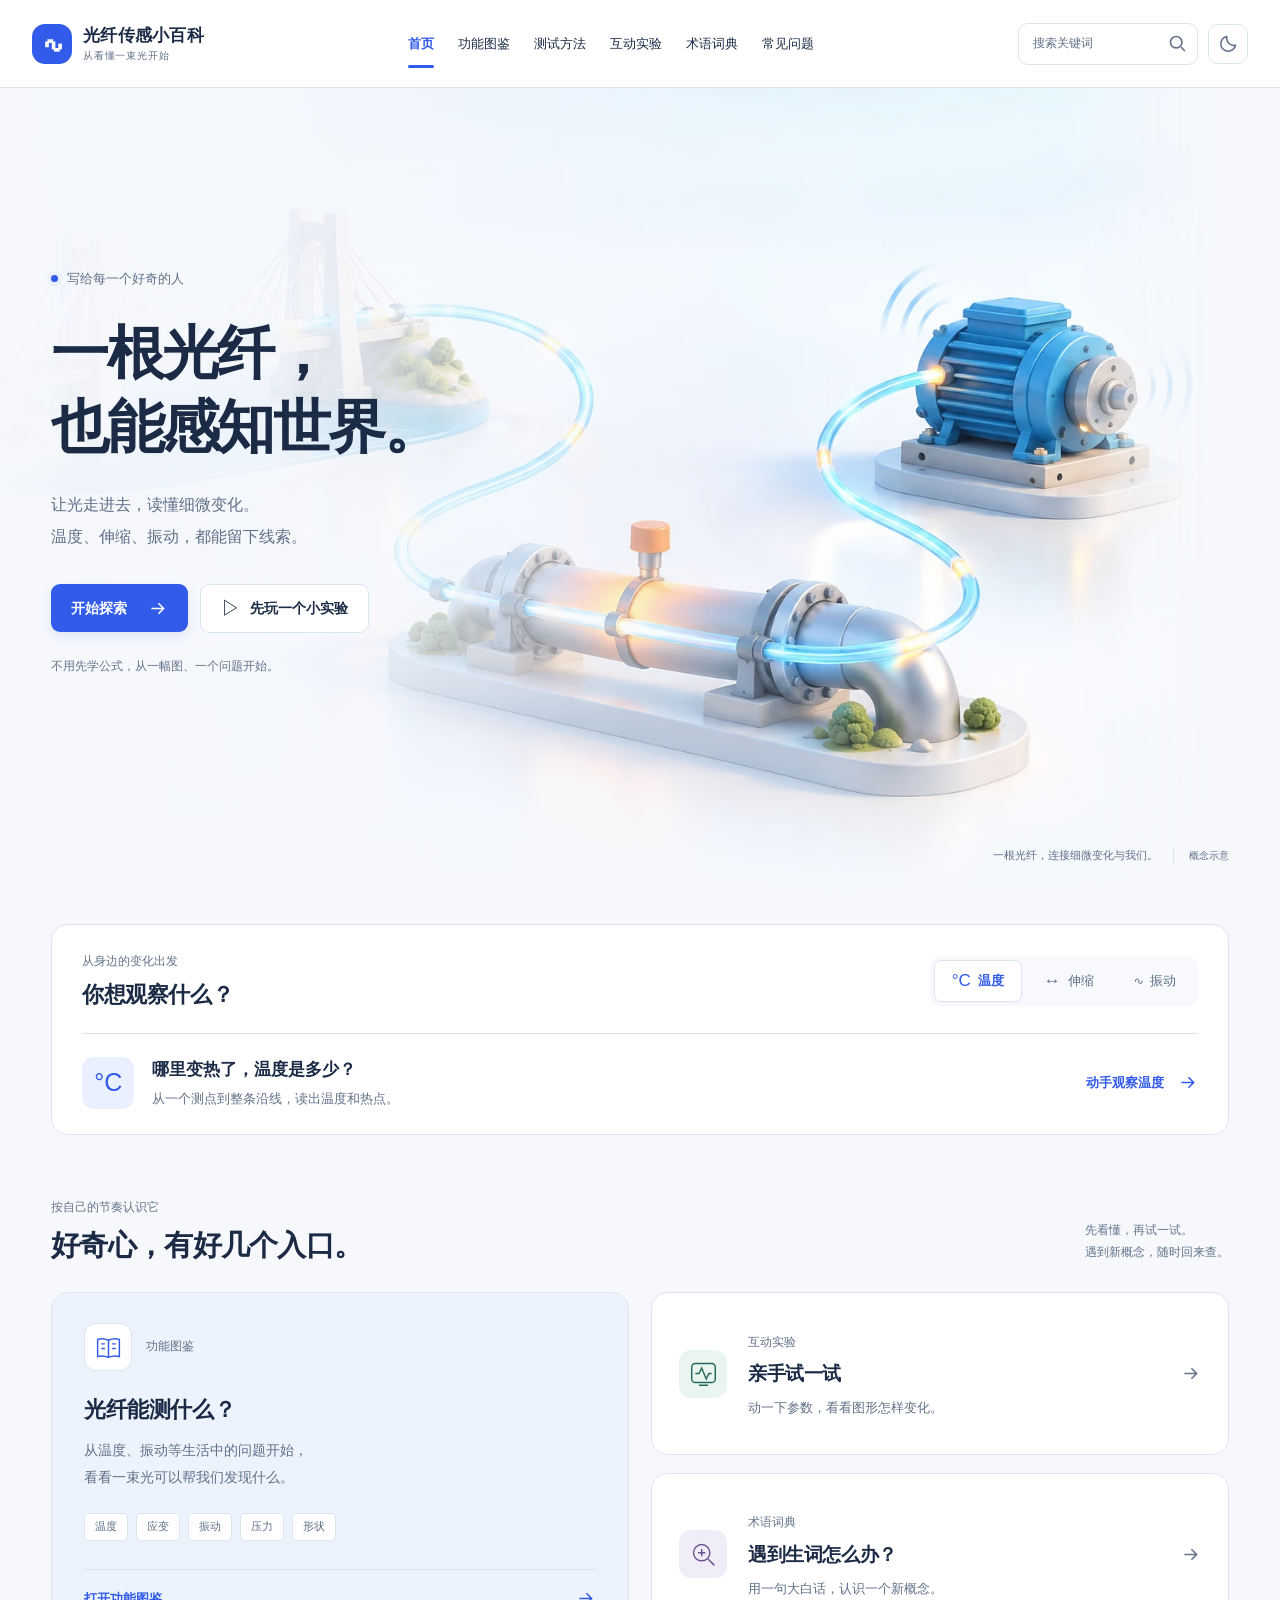
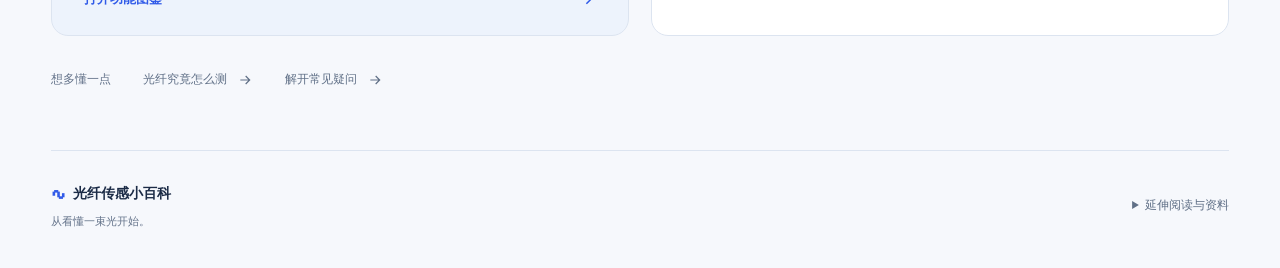
==== commit 2d79bf23: "Deploy latest 光纤传感小百科: illustrations, navigation, search and on-demand experiments" ====
--- a/index.html
+++ b/index.html
@@ -1,94 +1,108 @@
 <!doctype html>
 <html lang="zh-CN">
 <head>
-<meta charset="UTF-8"><meta name="viewport" content="width=device-width,initial-scale=1">
+<meta charset="UTF-8">
+<meta name="viewport" content="width=device-width,initial-scale=1">
+<link rel="canonical" href="https://fiber-sensing-guide.hejd1993.chatgpt.site/index.html">
+<meta property="og:type" content="website">
+<meta property="og:locale" content="zh_CN">
+<meta property="og:site_name" content="光纤传感小百科">
+<meta property="og:title" content="光纤传感小百科 · 看得懂的光纤传感">
+<meta property="og:description" content="一根光纤，也能感知世界。从生活中的变化开始，认识光纤传感、动手做实验、读懂新概念。">
+<meta property="og:url" content="https://fiber-sensing-guide.hejd1993.chatgpt.site/index.html">
+<meta property="og:image" content="https://fiber-sensing-guide.hejd1993.chatgpt.site/images/fiber-world-v1.png">
+<meta name="theme-color" content="#315be8">
 <title>光纤传感小百科 · 看得懂的光纤传感</title>
-<meta name="description" content="从零认识光纤传感。按温度、应变、振动、压力、形状、转动、化学与生物、电磁量八类功能认识光纤传感，按七类测试方法理解怎么测，探索十个互动实验和术语词典。">
-<meta name="theme-color" content="#3459df">
-<link rel="icon" type="image/svg+xml" href="data:image/svg+xml,%3Csvg xmlns='http://www.w3.org/2000/svg' viewBox='0 0 32 32'%3E%3Crect width='32' height='32' rx='9' fill='%233459df'/%3E%3Cpath d='M5 16h5l3-7 6 14 3-7h5' fill='none' stroke='white' stroke-width='2.5' stroke-linejoin='round'/%3E%3C/svg%3E">
-<link rel="stylesheet" href="style.css"><link rel="stylesheet" href="readability.css"><link rel="stylesheet" href="functions.css"><link rel="stylesheet" href="lab.css">
-<link rel="stylesheet" href="methods.css"><link rel="stylesheet" href="layout.css">
+<meta name="description" content="一根光纤，也能感知世界。从生活中的变化开始，认识光纤传感、动手做实验、读懂新概念。">
+<link rel="icon" type="image/svg+xml" href="data:image/svg+xml,%3Csvg xmlns='http://www.w3.org/2000/svg' viewBox='0 0 32 32'%3E%3Crect width='32' height='32' rx='9' fill='%23315be8'/%3E%3Cpath d='M5 16h5l3-7 6 14 3-7h5' fill='none' stroke='white' stroke-width='2.5'/%3E%3C/svg%3E">
+<script src="theme-init.js?v=13"></script>
+<script src="page-transitions.js?v=13"></script>
+<link rel="stylesheet" href="style.css?v=13">
+<link rel="stylesheet" href="readability.css?v=13">
+<link rel="stylesheet" href="functions.css?v=13">
+<link rel="stylesheet" href="lab.css?v=13">
+<link rel="stylesheet" href="methods.css?v=13">
+<link rel="stylesheet" href="layout.css?v=13">
+<link rel="stylesheet" href="pages.css?v=13">
+<link rel="stylesheet" href="friendly.css?v=14">
+<link rel="stylesheet" href="header-tools.css?v=13">
+<link rel="stylesheet" href="page-transitions.css?v=13">
+<link rel="stylesheet" href="page-directory.css?v=13">
+<link rel="stylesheet" href="illustrations.css?v=17">
+<link rel="stylesheet" href="site-design.css?v=1">
+<link rel="stylesheet" href="site-pages.css?v=1">
+<link rel="stylesheet" href="home-immersive.css?v=1">
+<link rel="stylesheet" href="detail-reading.css?v=1">
 </head>
-<body>
+<body data-page="intro" class="field-guide">
+<noscript><div class="noscript-note">JavaScript 未启用，仍可阅读页面正文。功能图鉴、测试方法和术语词典的卡片可打开完整文字资料；互动实验和搜索需要启用 JavaScript。</div></noscript>
 <a class="skip" href="#main">跳到主要内容</a>
-<header class="topbar"><a class="brand" href="#intro" aria-label="光纤传感小百科首页"><span class="brand-icon" aria-hidden="true">∿</span><span>光纤传感小百科<small>FIBER FIELD GUIDE</small></span></a><nav class="topnav" aria-label="主导航"><a href="#guide">功能图鉴</a><a href="#methods">测试方法</a><a href="#lab">互动实验</a><a href="#terms">术语词典</a></nav><span class="header-note">让光纤传感，变得好懂。</span></header>
-<div class="shell">
-<aside class="sidebar"><div class="side-kicker">从一束光开始</div><nav aria-label="学习目录"><a class="side-link active" href="#intro"><span class="nav-symbol">◈</span>认识光纤传感</a><a class="side-link" href="#guide"><span class="nav-symbol">▦</span>按功能认识传感</a><a class="side-link" href="#methods"><span class="nav-symbol">λ</span>测试方法图鉴<span class="side-pill">7</span></a><a class="side-link" href="#lab"><span class="nav-symbol">∿</span>互动原理实验<span class="side-pill">10</span></a><a class="side-link" href="#terms"><span class="nav-symbol">Aa</span>术语词典</a><a class="side-link" href="#questions"><span class="nav-symbol">?</span>那些常见的误会</a></nav><div class="side-divider"></div><div class="side-kicker">你想测什么？</div><div class="quick-links" id="function-nav"></div><div class="side-bottom"><span class="tiny-fiber" aria-hidden="true"></span><p>不需要先学公式。<br>从一个问题、一幅图开始。</p></div></aside>
-<main id="main"><details class="mobile-directory"><summary>学习目录 · 按功能找传感</summary><nav aria-label="手机学习目录"><a href="#guide">功能图鉴</a><a href="#methods">测试方法</a><a href="#lab">互动实验</a><a href="#terms">术语词典</a><a href="#questions">常见问题</a></nav><div class="mobile-function-grid" id="mobile-functions"></div></details>
-<section class="intro" id="intro"><div class="eyebrow"><span></span>光纤传感 · 零基础入门</div><h1>一根光纤，<br>怎样<span>感知一个世界？</span></h1><p class="intro-copy">它不只用来上网。让光走进去，读懂返回的微小变化，<br class="desktop-break">从温度、伸缩到转动与化学信息，不同设计让光纤拥有不同的感知能力。</p><div class="intro-bottom"><a class="button primary" href="#guide">我想测什么？</a><a class="text-link" href="#methods">想知道怎么测？</a><a class="text-link" href="#lab">先玩一个小实验</a><a class="text-link" href="#terms">遇到生词？在这里查</a></div><div class="intro-diagram" aria-label="光纤传感过程示意"><span class="diagram-label">发出光</span><div class="diagram-fiber"><i></i><i></i><i></i><b>温度</b><b>振动</b><b>拉伸</b></div><span class="diagram-label">读变化</span></div></section>
-<section class="section" id="guide"><div class="section-heading"><div><span class="section-number">01 / WHAT TO MEASURE</span><h2>先想测什么，再看怎么测。</h2></div><span class="quiet">八类功能 · 从问题开始</span></div><p class="section-copy">温度、应变、转动……这是要测的对象。光栅、散射、干涉……是读取变化的办法。同一种办法，经过不同设计，可以服务多个功能。</p><div class="guide-grid" id="function-grid"></div><p class="guide-next-step">想了解测量原理？<a href="#methods">继续看测试方法 →</a></p></section>
-<section class="section" id="methods">
-  <div class="section-heading"><div><span class="section-number">02 / HOW TO MEASURE</span><h2>同一个问题，光可以有不同的测法。</h2></div><span class="lab-label">7 类测试方法</span></div>
-  <p class="section-copy">先看光为什么会变，再看仪器怎样读出来。下面按技术原理分类，每类都有典型方法、测量流程和能动手观察的实验。一种方法可以服务多个功能，几种原理也可以组合使用。</p>
-  <details class="layout-explainer measurement-levels" id="measurement-levels">
-    <summary>先分清：测什么、怎么测、测哪里</summary>
-    <div class="classification-note"><span><b>测什么</b>温度、应变等八类功能</span><span><b>怎么测</b>光栅、散射、干涉等技术</span><span><b>测哪里</b>点式、准分布式、分布式等布点方式</span></div>
-    <h3 class="measurement-subheading">布点方式：点式、准分布式、分布式</h3>
-    <div class="layout-grid"><p><strong>点式：一个关键位置。</strong>像放一个探头，只观察关心的局部。</p><p><strong>准分布式：一串固定测点。</strong>多个光栅等元件共用光纤，逐个读取；测点之间并不自动连续感知。</p><p><strong>分布式：一条连续感知线。</strong>沿光纤读取许多位置的响应，仍有空间分辨率和采样范围限制。</p></div><p>这是具体方案的布点方式，不是温度、振动等功能的替代分类。光纤陀螺等专用系统也不需要硬套进沿线布点标签。</p>
-  </details>
-  <div class="method-grid" id="method-grid"></div>
-  <details class="layout-explainer" id="method-names"><summary>几个名称为什么不能直接并列？</summary>
-    <div class="method-levels">
-      <div><h3>① 光为什么改变？</h3><p>光栅、瑞利、拉曼、布里渊、干涉等，描述光学响应或感知原理。它们可以交叉：瑞利回波也能通过干涉来读相位。</p></div>
-      <div><h3>② 仪器怎样读取与定位？</h3><p>OTDR、OFDR 等说明读出与定位方式；光强、波长、相位、频移与偏振说明读哪种信息。仪器也可能通过光强来读出相位变化。</p></div>
-      <div><h3>③ 最后要测什么？</h3><p>DTS、DAS、DVS 等是功能名称。DTS 可以有拉曼或布里渊等实现，DAS 与 DVS 的命名也可能重叠。</p></div>
+<header class="topbar"><a class="brand" href="index.html" aria-label="光纤传感小百科首页"><span class="brand-icon" aria-hidden="true">∿</span><span>光纤传感小百科<small>从看懂一束光开始</small></span></a><nav class="topnav" aria-label="主导航"><a href="index.html" data-page-link="intro" class="active" aria-current="page">首页</a><a href="guide.html" data-page-link="guide">功能图鉴</a><a href="methods.html" data-page-link="methods">测试方法</a><a href="lab.html" data-page-link="lab">互动实验</a><a href="terms.html" data-page-link="terms">术语词典</a><a href="questions.html" data-page-link="questions">常见问题</a></nav><div class="header-tools"><form id="site-search-form" class="header-search" role="search" aria-label="全站关键词检索"><input id="site-search-input" type="search" name="q" placeholder="搜索关键词" aria-label="全站关键词" autocomplete="off" maxlength="120"><button type="submit" class="header-search-button" aria-label="搜索全站" title="关键词检索"><svg viewBox="0 0 24 24" width="20" height="20" fill="none" stroke="currentColor" stroke-width="1.8" aria-hidden="true"><circle cx="10.5" cy="10.5" r="6.5"/><path d="m16 16 4.5 4.5"/></svg></button></form><button type="button" id="theme-toggle" class="theme-toggle" aria-label="切换到黑夜模式" title="切换到黑夜模式" aria-pressed="false"><svg class="theme-moon" viewBox="0 0 24 24" width="20" height="20" fill="none" stroke="currentColor" stroke-width="1.8" stroke-linecap="round" stroke-linejoin="round" aria-hidden="true"><path d="M20 14a8.5 8.5 0 0 1-10-10A8.5 8.5 0 1 0 20 14Z"/></svg><svg class="theme-sun" viewBox="0 0 24 24" width="20" height="20" fill="none" stroke="currentColor" stroke-width="1.8" stroke-linecap="round" aria-hidden="true"><circle cx="12" cy="12" r="4"/><path d="M12 2v2m0 16v2M2 12h2m16 0h2M5 5l1.5 1.5m11 11L19 19M5 19l1.5-1.5m11-11L19 5"/></svg></button></div></header>
+<div class="shell shell-no-directory shell-home">
+<main id="main" class="hp-main">
+  <section id="intro" class="hp-hero hp-hero--immersive" aria-labelledby="home-title">
+    <div class="hp-intro">
+      <p class="hp-audience"><span aria-hidden="true"></span>写给每一个好奇的人</p>
+      <h1 id="home-title">一根光纤，<br>也能感知世界。</h1>
+      <p class="hp-lead">让光走进去，读懂细微变化。<br>温度、伸缩、振动，都能留下线索。</p>
+      <div class="hp-actions">
+        <a class="hp-button hp-primary" href="guide.html">开始探索<svg viewBox="0 0 24 24" fill="none" stroke="currentColor" stroke-width="1.8" aria-hidden="true"><path d="M5 12h14m-6-6 6 6-6 6"/></svg></a>
+        <a class="hp-button hp-secondary" href="lab.html"><span class="hp-play" aria-hidden="true">▷</span>先玩一个小实验</a>
+      </div>
+      <p class="hp-note">不用先学公式，从一幅图、一个问题开始。</p>
     </div>
-    <div class="method-comparisons">
-      <div class="method-comparison"><h3>OTDR 与 OFDR：怎样区分沿线位置？</h3><p>OTDR 发光脉冲，按回波往返时间换算距离。常见相干瑞利 OFDR 扫动激光光频率，通过参考光干涉及频域处理映射位置。另有用于拉曼测温等场景的非相干频域定位，对连续光作调制后处理频域信号，两种实现应分别说明。</p></div>
-      <div class="method-comparison"><h3>BOTDR 与 BOTDA：光怎样接入？</h3><p>两者都利用布里渊响应。常见 BOTDR 从一端接收自发散射；典型 BOTDA 使用反向传播的泵浦与探测光读取受激响应，需要两端光路接入。特殊变体可能不同，不能只看缩写就判断性能。</p></div>
+    <figure class="hp-visual">
+      <picture class="hp-picture">
+        <source type="image/webp" srcset="images/fiber-world-v1-640.webp 640w, images/fiber-world-v1-960.webp 960w, images/fiber-world-v1-1536.webp 1536w" sizes="(max-width: 680px) 106vw, (min-width: 1800px) 1800px, 100vw">
+        <img src="images/fiber-world-v1.png" width="1536" height="1024" alt="一根发光光纤连接桥梁、管道与设备的概念插画" fetchpriority="high" decoding="async">
+      </picture>
+      <figcaption><span>一根光纤，连接细微变化与我们。</span><span class="hp-image-note">概念示意</span></figcaption>
+    </figure>
+  </section>
+
+<section class="hp-discover" aria-labelledby="discover-title">
+    <div class="hp-discover-heading">
+      <div><p class="hp-section-hint">从身边的变化出发</p><h2 id="discover-title">你想观察什么？</h2></div>
+      <fieldset class="hp-scene-picker"><legend class="hp-sr-only">选择一个观察场景</legend>
+        <label><input type="radio" name="scene" value="temperature" checked><span><b aria-hidden="true">°C</b>温度</span></label>
+        <label><input type="radio" name="scene" value="strain"><span><b aria-hidden="true">↔</b>伸缩</span></label>
+        <label><input type="radio" name="scene" value="vibration"><span><b aria-hidden="true">∿</b>振动</span></label>
+      </fieldset>
     </div>
-    <p class="method-boundary">读波长、读相位、读频移，不等于能直接读出所有物理量。封装、耦合、补偿与标定决定怎样换算。<br>原理资料：<a href="https://lios.lunainc.com/technology/advanced-localization-techniques/" target="_blank" rel="noopener noreferrer">Luna · 定位方法</a> · <a href="https://lunainc.com/sites/default/files/assets/files/resource-library/IMECE2016-66697.pdf" target="_blank" rel="noopener noreferrer">Luna · 瑞利 OFDR</a> · <a href="https://web-material3.yokogawa.com/1/11298/tabs/rd-te-r05602-009.pdf" target="_blank" rel="noopener noreferrer">横河 · 布里渊方法</a></p>
-  </details>
-</section>
-<section class="section" id="lab">
-  <div class="section-heading"><div><span class="section-number">03 / PLAY &amp; UNDERSTAND</span><h2>动一下，让原理自己说话。</h2></div><span class="lab-label">10 个互动实验</span></div>
-  <p class="lab-heading-copy">选一个情景，观察图形，再记录一次作对照。每个实验都能从“改变了什么”一路看到“光怎样作回答”。</p>
-  <div class="lab">
-    <details class="lab-picker" id="lab-picker" open>
-      <summary><span>选择实验</span><strong id="lab-picker-current">回波定位</strong><span class="picker-toggle" aria-hidden="true"></span></summary>
-      <div class="lab-tabs" role="tablist" aria-label="按功能选择实验" id="lab-tabs"></div>
-    </details>
-    <div class="lab-nav" aria-label="实验顺序"><button type="button" id="previous-experiment" aria-label="上一个实验">← 上一个</button><span id="lab-progress">1 / 10 · 回波定位</span><button type="button" id="next-experiment" aria-label="下一个实验">下一个 →</button></div>
-    <div class="lab-body" id="lab-panel" role="tabpanel" aria-labelledby="tab-echo" tabindex="0">
-      <div class="lab-stage" id="lab-stage">
-        <div class="stage-top"><span id="stage-caption">返回得越晚，位置就越远。</span><span class="demo-tag">原理示意</span></div>
-        <svg id="lab-svg" viewBox="0 0 760 420" role="img" aria-labelledby="svg-title svg-desc"><title id="svg-title">光脉冲回波定位</title><desc id="svg-desc">改变位置，比较光的往返时间。</desc><g id="scene"></g></svg>
-        <div class="stage-bottom"><span id="stage-hint" class="stage-hint">移动位置，比较回波的往返时间。</span><div class="stage-reading"><span id="stage-reading"></span><a class="stage-parameter-link" href="#slider-controls">调整参数 ↓</a></div>
-          <div class="animation-tools" id="animation-tools"><button type="button" id="play-button" class="play-button" aria-pressed="true">暂停动画</button><button type="button" id="step-button" class="play-button">前进一步</button><label for="animation-speed">播放速度 <select id="animation-speed"><option value="0.5">0.5×</option><option value="1" selected>1×</option><option value="1.5">1.5×</option></select></label></div>
-          <div class="static-note" id="static-note" hidden>静态响应图 · 调整参数即可看见变化。</div>
-        </div>
-      </div>
-      <div class="lab-controls">
-        <div class="control-intro"><span class="control-kicker">试着改变</span><h3 id="lab-title">回波，怎么知道位置？</h3><p id="lab-copy">发出一束短光，用往返时间判断沿线位置。</p></div>
-        <div class="parameter-column">
-          <div id="slider-controls">
-            <div class="lab-control" id="position-control"><label for="position">观察位置 <output id="position-value" for="position position-number">600 m</output></label><div class="control-inputs"><input id="position" type="range" min="50" max="950" step="10" value="600"><input id="position-number" type="number" min="50" max="950" step="10" value="600" aria-label="观察位置数值（米）" aria-describedby="control-error"></div><div class="control-scale" aria-hidden="true"><span>50 m</span><span>950 m</span></div></div>
-            <div class="lab-control" id="strength-control" hidden><label for="strength"><span id="strength-label">局部温度</span><output id="strength-value" for="strength strength-number">60 °C</output></label><div class="control-inputs"><input id="strength" type="range" min="0" max="120" step="1" value="60"><input id="strength-number" type="number" min="0" max="120" step="1" value="60" aria-label="局部温度数值" aria-describedby="control-error"></div><div class="control-scale" aria-hidden="true"><span id="strength-min">0 °C</span><span id="strength-max">120 °C</span></div></div>
-          </div>
-          <p id="control-error" class="control-error" role="status" hidden></p>
-          <p class="presets-label">一键试试看</p><div id="lab-presets" class="lab-presets" role="group" aria-label="快捷实验情景"></div>
-        </div>
-        <div class="result-column">
-          <div class="lab-result" aria-live="polite" aria-atomic="true"><span id="result-label">回波往返时间</span><strong id="result-value">5.88 <small>μs</small></strong><p id="result-copy">距离包含去程与回程。</p></div>
-          <div class="lab-actions"><button type="button" class="compare-button" id="compare-button">记录当前作对照</button><button type="button" class="reset-button" id="reset-button">重置本实验</button><a class="stage-return" href="#lab-stage">看图中变化 ↑</a></div>
-          <div class="lab-comparison" id="lab-comparison" hidden><div class="comparison-heading"><strong>记录与当前</strong><button type="button" id="clear-comparison">清除对照</button></div><div class="comparison-grid"><div><span>记录参数</span><strong id="reference-parameter"></strong><strong id="reference-result"></strong></div><div><span>当前参数</span><strong id="current-parameter"></strong><strong id="current-result"></strong></div></div><p id="comparison-note" class="comparison-note"></p></div>
-        </div>
+    <div class="hp-scene-body">
+      <div class="hp-scenario-symbol" aria-hidden="true" id="scene-symbol">°C</div>
+      <div class="hp-scenario-copy"><h3 id="scene-question">哪里变热了，温度是多少？</h3><p id="scene-description">从一个测点到整条沿线，读出温度和热点。</p></div>
+      <a class="hp-scene-link" id="scene-experiment" href="lab.html?mode=dts"><span id="scene-action">动手观察温度</span><svg viewBox="0 0 24 24" fill="none" stroke="currentColor" stroke-width="1.8" aria-hidden="true"><path d="M5 12h14m-6-6 6 6-6 6"/></svg></a>
+    </div>
+    <p id="scene-announcement" class="hp-sr-only" role="status" aria-live="polite" aria-atomic="true"></p>
+  </section>
+
+  <section class="hp-learning" aria-labelledby="learning-title">
+    <div class="hp-section-header"><div><p class="hp-section-hint">按自己的节奏认识它</p><h2 id="learning-title">好奇心，有好几个入口。</h2></div><p>先看懂，再试一试。<br>遇到新概念，随时回来查。</p></div>
+    <div class="hp-paths">
+      <a class="hp-path hp-path-main" href="guide.html">
+        <div class="hp-path-top"><span class="hp-path-icon"><svg viewBox="0 0 32 32" fill="none" stroke="currentColor" stroke-width="1.6" aria-hidden="true"><path d="M16 8c-4-2-8-2-12-1v19c4-1 8-1 12 1 4-2 8-2 12-1V7c-4-1-8-1-12 1Zm0 0v19M8 12h4m-4 5h4m8-5h4m-4 5h4"/></svg></span><span class="hp-path-tag">功能图鉴</span></div>
+        <h3>光纤能测什么？</h3><p>从温度、振动等生活中的问题开始，<br>看看一束光可以帮我们发现什么。</p>
+        <div class="hp-measures" aria-label="图鉴包含的部分测量功能"><span>温度</span><span>应变</span><span>振动</span><span>压力</span><span>形状</span></div>
+        <span class="hp-path-bottom">打开功能图鉴<svg viewBox="0 0 24 24" fill="none" stroke="currentColor" stroke-width="1.8" aria-hidden="true"><path d="M5 12h14m-6-6 6 6-6 6"/></svg></span>
+      </a>
+      <div class="hp-path-side">
+        <a class="hp-path hp-path-row" href="lab.html"><span class="hp-path-icon hp-icon-experiment"><svg viewBox="0 0 32 32" fill="none" stroke="currentColor" stroke-width="1.6" aria-hidden="true"><rect x="3" y="5" width="26" height="21" rx="4"/><path d="M7 16h4l3-6 5 12 3-6h3M11 29h10"/></svg></span><div><span class="hp-path-tag">互动实验</span><h3>亲手试一试</h3><p>动一下参数，看看图形怎样变化。</p></div><span class="hp-row-arrow"><svg viewBox="0 0 24 24" fill="none" stroke="currentColor" stroke-width="1.8" aria-hidden="true"><path d="M5 12h14m-6-6 6 6-6 6"/></svg></span></a>
+        <a class="hp-path hp-path-row" href="terms.html"><span class="hp-path-icon hp-icon-terms"><svg viewBox="0 0 32 32" fill="none" stroke="currentColor" stroke-width="1.6" aria-hidden="true"><circle cx="14" cy="14" r="9"/><path d="m21 21 7 7M10 14h8m-4-4v8"/></svg></span><div><span class="hp-path-tag">术语词典</span><h3>遇到生词怎么办？</h3><p>用一句大白话，认识一个新概念。</p></div><span class="hp-row-arrow"><svg viewBox="0 0 24 24" fill="none" stroke="currentColor" stroke-width="1.8" aria-hidden="true"><path d="M5 12h14m-6-6 6 6-6 6"/></svg></span></a>
       </div>
     </div>
-    <div class="lab-learning">
-      <h3 class="learning-title">按这三步读图</h3><ol class="lab-steps" id="lab-steps"></ol>
-      <div class="lab-observation"><strong>现在看到了什么？</strong><p id="observation-copy"></p></div>
-      <details class="lab-challenge" id="lab-challenge"><summary><span id="challenge-question"></span> <span class="quiet">· 点开看解释</span></summary><p id="challenge-answer"></p></details>
-      <details class="lab-model" id="lab-model"><summary>想知道怎么算？查看本图的模型与单位</summary><p id="model-copy"></p></details>
-      <div class="lab-related" id="lab-related"></div>
-    </div>
-    <div class="lab-note"><strong>原理示意，动手观察。</strong>动画刻意放慢；归一化幅度、曲线与颜色不代表真实仪器性能。实际测量需要合适的传感结构、封装、温度补偿和校准。对照仅在本次页面访问中保留。</div>
-  </div>
-</section>
-<section class="section" id="terms"><div class="section-heading"><div><span class="section-number">04 / THE DICTIONARY</span><h2>把生词，翻译成大白话。</h2></div><span class="quiet" id="term-count">光纤传感术语</span></div><div class="term-toolbar"><label class="search-box" for="search"><span aria-hidden="true">⌕</span><input type="search" id="search" placeholder="搜索术语或问题，如：温度、相位" aria-label="搜索术语"><kbd>/</kbd></label><div class="function-filter-row"><div class="filter-group"><label for="function-filter">按测量功能</label><select id="function-filter"><option value="all">全部功能</option></select></div><div class="filter-group method-filter-group"><label for="method-filter">按测试方法</label><select id="method-filter"><option value="all">全部方法</option></select></div><button id="reset-filters" class="reset-filters">清除筛选与搜索</button></div><div class="filters" role="group" aria-label="按知识类别筛选"><button class="selected" aria-pressed="true" data-filter="all">全部</button><button aria-pressed="false" data-filter="basics">基础概念</button><button aria-pressed="false" data-filter="sensors">技术与方案</button><button aria-pressed="false" data-filter="scattering">光的散射</button><button aria-pressed="false" data-filter="parameters">性能参数</button><button aria-pressed="false" data-filter="signal">信号处理</button></div></div><div class="term-grid" id="term-grid"></div><div class="empty-state" id="empty" hidden><h3>暂时没有找到这个词</h3><p>试试“温度”“压力”或“光栅”，也可以调整功能或方法条件，也可以清除全部筛选与搜索。</p><button id="clear-search" class="button primary">显示全部术语</button></div><p class="term-help">功能、测试方法、知识类别和关键词会一起生效。点击词条，看比喻、原理与容易混淆的地方。</p></section>
-<section class="section" id="questions"><div class="section-heading"><div><span class="section-number">05 / A FEW GOOD QUESTIONS</span><h2>这些问题，你可能也想问。</h2></div></div><div class="faq-grid"><details><summary>光纤里，是不是装了很多小传感器？</summary><p>分布式传感通常利用光纤本身的散射，沿线取样，形成许多“虚拟测量点”，不需要每隔一米装一个电子探头。FBG 则是在指定位置制作光栅，多个光栅串起来叫准分布式。</p></details><details><summary>DAS 是不是一根超长的麦克风？</summary><p>这个比喻能帮助入门，但普通 DAS 主要感知沿光纤方向的动态应变或应变率。声音、地震、机械振动要先通过环境和光缆耦合成伸缩，才能被感知。它不直接等于空气声压，也不是接上就能听清对话。</p></details><details><summary>测量点间隔 1 米，就能分清相距 1 米的事件吗？</summary><p>不一定。采样间隔是“隔多远记录一次”，空间分辨率是“两个近邻变化能否分开”。相邻记录可能覆盖重叠的光纤段。DAS 的标距还决定应变在多长的一段上被平均。</p></details><details><summary>所有光纤，都能同时测温度和振动吗？</summary><p>光纤可以提供多种感知信息，但实际功能由光源、收发光路、光缆结构和处理方法共同决定。同一光缆里可以有不同用途的纤芯；同一纤芯的联合感知也需要相应设计。普通通信设备不会自动变成传感设备。</p></details><details><summary>信号越亮，测得就一定越准吗？</summary><p>还要看噪声、衰落、校准和耦合。DAS 可能遇到相干衰落：几份返回的光互相抵消，某段信号很弱。改进光路、频率或偏振多样性可以降低盲点风险，但单独做 Hilbert 变换不会消除衰落。</p></details><details><summary>温度、拉伸为什么有时会互相影响？</summary><p>它们都可能改变光纤长度和折射率。FBG 的反射波长、布里渊频移等会同时受温度与应变影响。要把两者分开，通常需要温度补偿、机械解耦、独立测温或联合测量。</p></details><details><summary>一种光纤，可以把八类功能都测出来吗？</summary><p>这里的八类是整个光纤传感领域的功能目录。每个系统都有自己的敏感元件、光路、封装与处理方法。一种传感器可能关联多个功能，但不会自动拥有全部能力。</p></details><details><summary>不怕电磁干扰，为什么还能测电流？</summary><p>普通光纤系统的抗干扰特性，与利用专门磁光材料、偏振光路和传感路径主动测电流，并不矛盾。电压探头还可能使用外置电光晶体，光纤负责传光。</p></details><details><summary>找到沿线 600 米处，就是知道三维坐标吗？</summary><p>回波定位给出沿光纤路径的距离。物体位移、倾角或三维形状需要其他测量信息、几何关系与参考姿态。不能把沿线距离直接当成空间坐标。</p></details><details><summary>光纤化学传感，能检测所有物质吗？</summary><p>探头通常针对特定材料或目标设计。选择性、污染与校准都会影响结果。实验中展示的 pH 响应是一种简化模型，不能代表所有探针，也不用于诊断。</p></details></div></section>
-<footer><div><a class="footer-brand" href="#intro">光纤传感小百科</a><p>从看懂一束光开始。</p></div><div class="source-links"><span>延伸阅读 · 原理资料</span><a href="https://www.apsensing.com/en/technology-and-products/distributed-temperature-sensing" target="_blank" rel="noopener noreferrer">AP Sensing · DTS 原理</a><a href="https://silixa.com/technology/idas-intelligent-distributed-acoustic-sensor/" target="_blank" rel="noopener noreferrer">Silixa · 相位与动态应变</a><a href="https://arxiv.org/abs/1907.07675" target="_blank" rel="noopener noreferrer">论文 · DVS 的不同实现</a><a href="https://www.lunainc.com/sites/default/files/assets/files/LUN-20-101%20-%20Interactive%20PDF_v8.pdf" target="_blank" rel="noopener noreferrer">Luna · 光纤光栅</a></div></footer>
-</main></div>
-<dialog id="term-dialog" aria-labelledby="dialog-title"><div class="dialog-top"><span id="dialog-category"></span><div class="dialog-actions"><button type="button" id="dialog-back" hidden>← 返回上一项</button><button type="button" id="close-dialog" aria-label="关闭详情">×</button></div></div><div id="dialog-content"></div></dialog>
-<script src="terms.js" defer></script><script src="functions.js" defer></script><script src="methods.js" defer></script><script src="lab-models.js" defer></script><script src="lab-content.js" defer></script><script src="experiments.js" defer></script><script src="lab-controller.js" defer></script><script src="methods-view.js" defer></script><script src="app.js" defer></script>
-</body></html>
+    <div class="hp-further"><span>想多懂一点</span><a href="methods.html">光纤究竟怎么测<svg viewBox="0 0 24 24" fill="none" stroke="currentColor" stroke-width="1.8" aria-hidden="true"><path d="M5 12h14m-6-6 6 6-6 6"/></svg></a><a href="questions.html">解开常见疑问<svg viewBox="0 0 24 24" fill="none" stroke="currentColor" stroke-width="1.8" aria-hidden="true"><path d="M5 12h14m-6-6 6 6-6 6"/></svg></a></div>
+  </section>
+
+<footer class="hp-footer"><div><a class="footer-brand" href="index.html"><span class="hp-footer-wave" aria-hidden="true">∿</span>光纤传感小百科</a><p>从看懂一束光开始。</p></div><details class="source-links"><summary>延伸阅读与资料</summary><div class="source-list"><a href="https://www.apsensing.com/en/technology-and-products/distributed-temperature-sensing" target="_blank" rel="noopener noreferrer">AP Sensing · DTS 原理</a><a href="https://silixa.com/technology/idas-intelligent-distributed-acoustic-sensor/" target="_blank" rel="noopener noreferrer">Silixa · 相位与动态应变</a><a href="https://arxiv.org/abs/1907.07675" target="_blank" rel="noopener noreferrer">论文 · DVS 的不同实现</a><a href="https://www.lunainc.com/sites/default/files/assets/files/LUN-20-101%20-%20Interactive%20PDF_v8.pdf" target="_blank" rel="noopener noreferrer">Luna · 光纤光栅</a></div></details></footer>
+</main>
+</div>
+<dialog id="search-dialog" class="search-dialog" aria-labelledby="search-title"><div class="search-dialog-top"><h2 id="search-title">关键词检索</h2><button type="button" id="close-search" aria-label="关闭检索" title="关闭检索">×</button></div><form id="dialog-search-form" class="dialog-search" role="search" aria-label="检索网站内容"><input id="dialog-search-input" type="search" name="q" placeholder="试试温度、相位、光栅…" aria-label="检索关键词" autocomplete="off" maxlength="120"><button type="submit" class="button primary">搜索</button></form><p id="search-summary" class="search-summary" role="status" aria-live="polite"></p><div id="search-suggestions" class="search-suggestions" aria-label="试试这些关键词"><button type="button" data-search-query="温度">温度</button><button type="button" data-search-query="振动">振动</button><button type="button" data-search-query="FBG">FBG</button><button type="button" data-search-query="相位">相位</button></div><div id="search-results" class="search-results"></div></dialog>
+<dialog id="term-dialog" aria-labelledby="dialog-title"><div class="dialog-top"><span id="dialog-category"></span><div class="dialog-actions"><button type="button" id="dialog-back" hidden>← 返回上一项</button><button type="button" id="copy-detail-link">复制链接</button><button type="button" id="close-dialog" aria-label="关闭详情">×</button></div></div><div class="detail-share"><span id="detail-share-status" role="status"></span><input id="detail-share-url" readonly hidden aria-label="当前详情链接"></div><div id="dialog-content"></div></dialog>
+
+<script src="terms.js?v=13" defer></script><script src="functions.js?v=13" defer></script><script src="methods.js?v=14" defer></script><script src="lab-content.js?v=13" defer></script><script src="card-illustrations.js?v=17" defer></script><script src="detail-illustrations.js?v=19" defer></script><script src="methods-view.js?v=13" defer></script><script src="detail-reading.js?v=1" defer></script><script src="detail-navigation.js?v=1" defer></script><script src="app.js?v=16" defer></script><script src="search-content.js?v=13" defer></script><script src="header-tools.js?v=14" defer></script>
+
+
+<script src="home-preview.js?v=1" defer></script>
+</body>
+</html>
--- a/methods.css
+++ b/methods.css
@@ -1,5 +1,5 @@
-/* 测试方法模块沿用功能卡片与详情样式。 */
-.method-grid{display:grid;grid-template-columns:repeat(2,minmax(0,1fr));gap:16px}.method-card{min-width:0}.method-card:last-child{grid-column:1/-1}.method-readout{color:#526e9d;font-size:.85rem;line-height:1.8;margin-bottom:12px}.method-card .card-icon{font-size:1rem;min-width:42px}.method-card .card-foot{overflow-wrap:anywhere}.classification-note a{color:var(--blue);text-decoration:underline;text-underline-offset:3px}.method-levels{display:grid;grid-template-columns:repeat(3,minmax(0,1fr));gap:14px}.method-levels>div,.method-comparison{border:1px solid var(--line);border-radius:10px;padding:16px;background:white}.method-levels h3,.method-comparison h3{font-size:.95rem;color:var(--ink);margin:0 0 8px}.method-levels p,.method-comparison p{font-size:.9rem;margin:0;color:var(--muted);line-height:1.9}.method-comparisons{display:grid;grid-template-columns:repeat(2,minmax(0,1fr));gap:14px;margin-top:14px}.method-boundary{font-size:.875rem;color:var(--muted);line-height:1.9;margin-top:14px}.method-boundary a,.method-comparison a{color:var(--blue);text-decoration:underline;text-underline-offset:3px}.method-filter-group{display:flex;gap:10px;align-items:center;max-width:100%}.function-filter-row>label{white-space:nowrap}#method-filter{max-width:100%;min-width:0;border:1px solid #d7e0ef;border-radius:8px;padding:10px 12px;background:white;color:var(--ink);font:inherit}.method-tags{margin-top:7px}.method-tags span{background:#f4f0ff;color:#716193}.readout-note{margin-top:16px;border-radius:10px;background:var(--soft);padding:16px}.readout-note>strong{font-size:.9rem;color:#355393}.method-experiments{display:grid;gap:10px}.method-experiments .button{margin:0 0 8px!important}.method-experiments p{font-size:.875rem!important}.dialog-actions{display:flex;gap:10px;align-items:center}.dialog-top #dialog-back{width:auto;height:34px;padding:0 10px;font-size:.8rem;color:var(--blue);white-space:nowrap}.dialog-top>span{margin-right:10px;min-width:0}.topnav{gap:24px}.topbar{gap:40px}
-.method-card[data-method=raman] .card-icon{width:56px;font-size:.85rem;white-space:nowrap}#methods .lab-label{white-space:nowrap;flex-shrink:0}.side-link[href="#methods"]{gap:8px;font-size:.85rem}.side-link[href="#methods"] .nav-symbol{flex-shrink:0}.side-link[href="#methods"] .side-pill{flex-shrink:0}
-@media(max-width:980px){.method-levels{grid-template-columns:1fr}.method-comparisons{grid-template-columns:1fr}.topbar{gap:20px}.topnav{gap:18px}}
-@media(max-width:720px){.method-grid{grid-template-columns:1fr;gap:11px}.method-card{display:flex;padding:20px}.method-card:last-child{grid-column:auto}.method-card .card-icon{display:grid;top:16px;right:16px}.method-card h3{margin:12px 0 8px;max-width:100%}.method-card .card-foot{margin-top:12px;width:100%}.method-card p{margin-bottom:12px}.method-levels,.method-comparisons{gap:10px}.method-filter-group{width:100%;flex-wrap:wrap}.method-filter-group label{flex-shrink:0}.method-filter-group select{flex:1}.dialog-top{padding:12px 15px;font-size:.75rem}.dialog-top #dialog-back{padding:0 8px;font-size:.75rem}.dialog-actions{gap:6px}.topnav{gap:14px}.topnav a:first-child{display:inline}.topbar{gap:10px}.topnav{width:100%;justify-content:space-between}.method-card .function-label{padding-right:46px}.reset-filters{margin-left:0}}
+/* 测试方法模块沿用功能卡片与详情样式。 */
+.method-grid{display:grid;grid-template-columns:repeat(2,minmax(0,1fr));gap:16px}.method-card{min-width:0}.method-readout{color:#526e9d;font-size:.85rem;line-height:1.8;margin-bottom:12px}.method-card .card-icon{font-size:1rem;min-width:42px}.method-card .card-foot{overflow-wrap:anywhere}.classification-note a{color:var(--blue);text-decoration:underline;text-underline-offset:3px}.method-levels{display:grid;grid-template-columns:repeat(3,minmax(0,1fr));gap:14px}.method-levels>div,.method-comparison{border:1px solid var(--line);border-radius:10px;padding:16px;background:white}.method-levels h3,.method-comparison h3{font-size:.95rem;color:var(--ink);margin:0 0 8px}.method-levels p,.method-comparison p{font-size:.9rem;margin:0;color:var(--muted);line-height:1.9}.method-comparisons{display:grid;grid-template-columns:repeat(2,minmax(0,1fr));gap:14px;margin-top:14px}.method-boundary{font-size:.875rem;color:var(--muted);line-height:1.9;margin-top:14px}.method-boundary a,.method-comparison a{color:var(--blue);text-decoration:underline;text-underline-offset:3px}.method-filter-group{display:flex;gap:10px;align-items:center;max-width:100%}.function-filter-row>label{white-space:nowrap}#method-filter{max-width:100%;min-width:0;border:1px solid #d7e0ef;border-radius:8px;padding:10px 12px;background:white;color:var(--ink);font:inherit}.method-tags{margin-top:7px}.method-tags span{background:#f4f0ff;color:#716193}.readout-note{margin-top:16px;border-radius:10px;background:var(--soft);padding:16px}.readout-note>strong{font-size:.9rem;color:#355393}.method-experiments{display:grid;gap:10px}.method-experiments .button{margin:0 0 8px!important}.method-experiments p{font-size:.875rem!important}.dialog-actions{display:flex;gap:10px;align-items:center}.dialog-top #dialog-back{width:auto;height:34px;padding:0 10px;font-size:.8rem;color:var(--blue);white-space:nowrap}.dialog-top>span{margin-right:10px;min-width:0}.topnav{gap:24px}.topbar{gap:40px}
+.method-card[data-method=raman] .card-icon{width:56px;font-size:.85rem;white-space:nowrap}#methods .lab-label{white-space:nowrap;flex-shrink:0}.side-link[href="#methods"]{gap:8px;font-size:.85rem}.side-link[href="#methods"] .nav-symbol{flex-shrink:0}.side-link[href="#methods"] .side-pill{flex-shrink:0}
+@media(max-width:980px){.method-levels{grid-template-columns:1fr}.method-comparisons{grid-template-columns:1fr}.topbar{gap:20px}.topnav{gap:18px}}
+@media(max-width:720px){.method-grid{grid-template-columns:1fr;gap:11px}.method-card{display:flex;padding:20px}.method-card:last-child{grid-column:auto}.method-card .card-icon{display:grid;top:16px;right:16px}.method-card h3{margin:12px 0 8px;max-width:100%}.method-card .card-foot{margin-top:12px;width:100%}.method-card p{margin-bottom:12px}.method-levels,.method-comparisons{gap:10px}.method-filter-group{width:100%;flex-wrap:wrap}.method-filter-group label{flex-shrink:0}.method-filter-group select{flex:1}.dialog-top{padding:12px 15px;font-size:.75rem}.dialog-top #dialog-back{padding:0 8px;font-size:.75rem}.dialog-actions{gap:6px}.topnav{gap:14px}.topnav a:first-child{display:inline}.topbar{gap:10px}.topnav{width:100%;justify-content:space-between}.method-card .function-label{padding-right:46px}.reset-filters{margin-left:0}}
--- a/pages.css
+++ b/pages.css
@@ -0,0 +1,42 @@
+/* 独立主题页与首页入口，沿用百科的蓝白视觉。 */
+.topbar { gap:24px; }
+.topnav { gap:20px; }
+.topnav a { position:relative; }
+.topnav a.active { color:var(--blue); font-weight:650; }
+.topnav a.active::after { content:''; position:absolute; bottom:2px; left:0; right:0; height:3px; border-radius:3px; background:var(--blue); }
+.header-note { margin-left:auto; }
+.page-crumb { display:flex; align-items:center; gap:10px; color:var(--muted); font-size:.8rem; margin:0 0 18px; }
+.page-crumb a:hover { color:var(--blue); }
+body:not([data-page="intro"]) main > .section { padding-top:0; border-top:0; }
+.section-heading h1 { font-size:1.7rem; line-height:1.6; letter-spacing:-.025em; margin:8px 0 0; font-weight:650; }
+.home-directory { border-top:1px solid var(--line); padding-top:32px; }
+.page-card-grid { display:grid; grid-template-columns:repeat(3,minmax(0,1fr)); gap:16px; }
+.page-card { min-width:0; display:flex; flex-direction:column; align-items:flex-start; padding:24px; border:1px solid var(--line); border-radius:14px; background:white; transition:transform .2s,border-color .2s; }
+.page-card:hover { border-color:#9db6f8; transform:translateY(-2px); }
+.page-card-symbol { display:grid; place-items:center; width:44px; height:44px; background:var(--soft); border-radius:12px; font-size:1.6rem; color:var(--blue); margin-bottom:10px; }
+.page-card h2 { font-size:1.1rem; margin:6px 0; }
+.page-card p { font-size:.9rem; line-height:1.8; color:var(--muted); margin:0 0 18px; }
+.page-card-link { margin-top:auto; color:var(--blue); font-size:.85rem; font-weight:600; }
+.page-pagination { display:grid; grid-template-columns:1fr 1fr; gap:16px; margin-top:34px; padding-top:24px; border-top:1px solid var(--line); }
+.page-pagination a { display:flex; flex-direction:column; gap:5px; padding:12px 16px; border:1px solid var(--line); border-radius:10px; background:white; }
+.page-pagination a:last-child { text-align:right; }
+.page-pagination span { color:var(--muted); font-size:.75rem; }
+.page-pagination strong { color:var(--blue); font-size:.9rem; font-weight:600; }
+@media(max-width:1400px) { .header-note { display:none; } }
+@media(max-width:1100px) { .topnav { gap:14px; } .topbar { gap:20px; } .page-card-grid { grid-template-columns:repeat(2,minmax(0,1fr)); } }
+@media(max-width:720px) {
+  .topbar { gap:4px; padding:10px 18px 6px; }
+  .topnav { display:grid; grid-template-columns:repeat(3,minmax(0,1fr)); width:100%; gap:0 12px; }
+  .topnav a, .topnav a:first-child { justify-content:center; font-size:.8rem; padding:4px 2px; min-height:40px; }
+  .topnav a.active::after { bottom:3px; left:12px; right:12px; }
+  .section-heading h1 { font-size:1.4rem; line-height:1.55; margin-top:7px; }
+  .page-card-grid { grid-template-columns:1fr; gap:12px; }
+  .page-card { display:grid; grid-template-columns:44px minmax(0,1fr); column-gap:16px; padding:20px; }
+  .page-card-symbol { grid-row:1/4; margin:0; }
+  .page-card h2 { margin:0 0 6px; }
+  .page-card p { margin:0 0 10px; }
+  .home-directory { padding-top:24px; }
+  .page-crumb { margin-bottom:16px; }
+  .page-pagination { gap:12px; }
+  .page-pagination a { padding:12px; }
+}
--- a/friendly.css
+++ b/friendly.css
@@ -0,0 +1,168 @@
+/* 新手导读：先看一幅图，再读一句话。详细知识保留在详情里。 */
+:root { font-size:17px; --page:#f8faff; --muted:#65738b; }
+body { line-height:1.9; }
+.shell { max-width:1510px; grid-template-columns:220px minmax(0,1fr); }
+main { max-width:1190px; width:100%; padding:52px 48px 0; }
+.sidebar { padding:30px 14px 24px 18px; background:#fbfcff; }
+.side-kicker { margin-bottom:20px; }
+.side-link { margin:6px 0; padding:12px; font-size:.84rem; }
+.side-link .nav-symbol { flex-basis:20px; }
+.side-divider { margin:28px 10px; }
+.side-topics { color:var(--muted); padding:0 10px; font-size:.78rem; }
+.side-topics > summary { cursor:pointer; min-height:44px; display:list-item; padding:8px 0; }
+.side-topics .quick-links { padding-top:12px; }
+.quick-links button { font-size:.78rem; line-height:1.8; padding:10px 5px; }
+.side-bottom { margin-top:36px; line-height:2; }
+.header-note { font-size:.75rem; }
+.brand { font-size:1.06rem; }
+.topnav { font-size:.83rem; gap:23px; }
+.topbar { padding-inline:32px; }
+.section-number { font-size:.78rem; letter-spacing:.03em; color:#7a8bb0; }
+.section-heading { margin-bottom:28px; }
+.section-heading h1, .topic-copy h1 { font-size:clamp(1.7rem,2.35vw,2.25rem); line-height:1.5; margin:12px 0 18px; letter-spacing:-.03em; }
+.section-copy, .lab-heading-copy { max-width:620px; line-height:2; margin-bottom:34px; }
+.page-crumb { margin-bottom:30px; }
+.welcome-hero { display:grid; grid-template-columns:minmax(0,1fr) minmax(0,1fr); align-items:center; gap:32px; padding:12px 0 62px; }
+.welcome-copy { min-width:0; }
+.welcome-copy h1 { font-size:clamp(2.4rem,3.15vw,3.25rem); line-height:1.4; margin:24px 0; letter-spacing:-.045em; }
+.welcome-copy .intro-copy { font-size:1.02rem; line-height:2.05; max-width:430px; margin:0; }
+.welcome-copy .intro-bottom { margin-top:30px; display:flex; flex-wrap:wrap; gap:16px 24px; }
+.welcome-note { color:#8490a6; font-size:.8rem; line-height:1.9; margin:26px 0 0; }
+.welcome-picture, .topic-picture { margin:0; overflow:hidden; border-radius:26px; background:#f0f5fe; }
+.welcome-picture img, .topic-picture img { width:100%; height:auto; display:block; aspect-ratio:3/2; object-fit:cover; }
+/* 原有卡通场景向页面边缘渐隐，让光纤与背景连成一个空间。 */
+.welcome-immersive { isolation:isolate; grid-template-columns:minmax(0,.85fr) minmax(0,1.15fr); gap:0; min-height:540px; padding:20px 0 52px; }
+.welcome-immersive::before { content:''; position:absolute; inset:0 -36px 20px 28%; z-index:-1; background:radial-gradient(ellipse at 60% 48%,#dceeff66,transparent 70%); pointer-events:none; }
+.welcome-immersive .welcome-copy { position:relative; z-index:1; }
+.welcome-immersive .immersive-picture { width:calc(100% + 100px); margin-left:-70px; border:0; border-radius:0; background:transparent; overflow:visible; mix-blend-mode:multiply; }
+.immersive-picture img { object-fit:contain; -webkit-mask-image:linear-gradient(to right,transparent,#000 12%,#000 88%,transparent),linear-gradient(to bottom,transparent,#000 14%,#000 80%,transparent); -webkit-mask-composite:source-in; mask-image:linear-gradient(to right,transparent,#000 12%,#000 88%,transparent),linear-gradient(to bottom,transparent,#000 14%,#000 80%,transparent); mask-composite:intersect; }
+html[data-theme="dark"] .welcome-immersive::before { background:radial-gradient(ellipse at 60% 48%,#1d426866,transparent 70%); }
+html[data-theme="dark"] .welcome-immersive .immersive-picture { mix-blend-mode:screen; }
+html[data-theme="dark"] .immersive-picture img { filter:invert(1) hue-rotate(180deg) brightness(.9) saturate(.85); }
+.topic-hero.topic-hero-text { display:block; margin-bottom:32px; }
+.topic-hero-text .section-copy { max-width:760px; }
+.home-directory { padding-top:42px; }
+.home-directory .section-heading h2 { font-size:1.45rem; line-height:1.6; margin-top:12px; }
+.page-card-grid { grid-template-columns:repeat(3,minmax(0,1fr)); gap:22px; }
+.page-card { padding:28px; min-height:250px; border-radius:18px; }
+.page-card-symbol { width:54px; height:54px; margin-bottom:20px; }
+.page-card-symbol .entry-icon { display:block; width:36px; height:36px; fill:none; stroke:currentColor; stroke-width:1.7; stroke-linecap:round; stroke-linejoin:round; }
+.page-card h2 { font-size:1.02rem; margin:0 0 12px; line-height:1.65; }
+.page-card p { font-size:.9rem; line-height:1.95; margin-bottom:24px; }
+.page-card-link { font-size:.82rem; }
+.more-paths { display:flex; flex-wrap:wrap; gap:18px 30px; margin-top:28px; color:var(--blue); font-size:.85rem; }
+.more-paths a { padding:8px 0; min-height:44px; }
+.topic-hero { display:grid; grid-template-columns:minmax(0,1.2fr) minmax(0,.8fr); align-items:center; gap:40px; margin-bottom:48px; }
+.topic-hero .section-copy { margin:0; max-width:490px; }
+.topic-picture { border-radius:22px; }
+.guide-grid, .method-grid { display:grid; grid-template-columns:repeat(2,minmax(0,1fr)); gap:28px; }
+.guide-card, .guide-card:not(.method-card), .method-card { display:flex; flex-direction:column; padding:28px; min-height:0; border-radius:18px; position:relative; overflow:hidden; }
+.guide-card .function-label { font-size:1.07rem; color:var(--ink); font-weight:650; padding:0; }
+.card-illustration { width:100%; margin:22px 0 18px; border-radius:14px; overflow:hidden; background:#f2f6fe; }
+.card-illustration svg { display:block; width:100%; height:auto; }
+.guide-card .card-prompt { font-size:1rem; line-height:1.95; margin:0 0 18px; padding:0; font-weight:400; color:var(--muted); }
+.guide-card .card-foot { margin-top:auto; padding:0; border-top:0; font-size:.83rem; line-height:1.8; }
+.term-grid { grid-template-columns:repeat(2,minmax(0,1fr)); gap:24px; }
+.term-card { padding:28px; border-radius:16px; min-height:0; }
+.term-card h3 { font-size:1.12rem; line-height:1.65; margin:13px 0 7px; }
+.term-card .term-en { margin-bottom:18px; }
+.term-card p { font-size:.97rem; line-height:2; }
+.term-card .term-foot { font-size:.8rem; color:var(--blue); margin-top:20px; }
+.term-type { color:#7b89a2; font-size:.74rem; }
+.term-toolbar { padding:26px; gap:20px; margin-bottom:32px; border-radius:18px; }
+.dictionary-options { color:var(--muted); font-size:.84rem; }
+.dictionary-options > summary { min-height:44px; padding:8px 0; cursor:pointer; }
+.dictionary-options-body { padding-top:20px; display:grid; gap:22px; }
+.term-help { margin-top:28px; font-size:.8rem; }
+.layout-explainer { margin-top:24px; padding:22px 26px; border-radius:14px; }
+.layout-explainer > summary { padding:3px 0; line-height:1.9; }
+.method-levels { gap:24px; }
+.faq-grid { grid-template-columns:1fr; gap:20px; max-width:860px; }
+.faq-grid details { padding:24px 28px; border-radius:15px; }
+.faq-grid summary { font-size:1rem; line-height:1.9; }
+.faq-grid details p { line-height:2.1; margin-top:22px; }
+.lab { border-radius:20px; }
+.lab .lab-tabs { padding:22px; gap:18px; }
+.lab .experiment-group { gap:8px; }
+.lab .lab-controls { padding:28px; gap:0 32px; }
+.lab-controls h3 { margin:12px 0 20px; font-size:1.15rem; line-height:1.7; }
+.control-explanation { margin-bottom:28px; font-size:.85rem; color:var(--muted); }
+.control-explanation > summary { cursor:pointer; min-height:44px; padding:8px 0; }
+.control-explanation p { line-height:2; margin:14px 0 0; }
+.lab-control { margin-bottom:28px; }
+.lab .lab-result { padding:20px; border-radius:12px; }
+.lab .lab-result p { line-height:1.95; }
+.lab .lab-actions { margin-top:22px; gap:12px; }
+.learning-drawer { padding:24px 28px; border-top:1px solid var(--line); }
+.learning-drawer > summary { cursor:pointer; color:var(--blue); font-size:.95rem; min-height:44px; padding:6px 0; }
+.learning-drawer-body { padding-top:28px; }
+.lab .lab-steps { gap:26px; }
+.lab .lab-steps p { line-height:2; }
+.lab .lab-observation { margin-top:28px; padding:24px; }
+.lab .lab-note { padding:20px 28px; line-height:1.95; }
+.page-pagination { margin-top:52px; padding-top:30px; }
+footer { margin-top:54px; padding-top:36px; gap:28px; align-items:flex-start; }
+.source-links { display:block; color:var(--muted); }
+.source-links > summary { min-height:44px; cursor:pointer; padding:5px 0; }
+.source-list { display:grid; gap:12px; padding-top:16px; max-width:380px; }
+dialog { width:min(720px,calc(100% - 40px)); border-radius:22px; }
+#dialog-content { padding:34px 40px 40px; }
+#dialog-content .detail-intro { padding-bottom:10px; }
+#dialog-content .detail-intro .analogy { margin:24px 0 0; padding:22px 26px; line-height:2; }
+#dialog-content .detail-section { padding-top:28px; margin-top:28px; border-top:1px solid var(--line); }
+#dialog-content .detail-section h3 { font-size:1rem; margin:0 0 16px; line-height:1.8; }
+#dialog-content p, #dialog-content ul { font-size:1rem; line-height:2.1; }
+#dialog-content .technology-list { gap:18px; }
+#dialog-content .technology-item { padding:22px; }
+#dialog-content .technology-item p { margin-top:12px; }
+#dialog-content .related-links { gap:12px; }
+#dialog-content .function-tags { gap:12px; margin:0; }
+@container experiment (min-width:950px) { .lab .lab-body { grid-template-columns:minmax(0,1fr) 330px; } .lab .lab-controls { display:block; border-top:0; border-left:1px solid var(--line); } }
+@media(max-width:1180px) { main { padding:40px 32px 0; } .welcome-hero { gap:24px; } .page-card { padding:24px; } }
+@media(max-width:980px) { .shell { grid-template-columns:1fr; } main { max-width:100%; } .welcome-hero { padding-top:6px; } .mobile-directory { margin-bottom:30px; } .topic-hero { gap:28px; } }
+@media(min-width:721px) and (max-width:980px) {
+  .welcome-immersive { min-height:470px; }
+  .welcome-immersive .immersive-picture { width:calc(100% + 40px); margin-left:-30px; }
+  .welcome-immersive .welcome-copy h1 { font-size:clamp(2rem,4.2vw,2.6rem); }
+}
+@media(max-width:720px) {
+  :root { font-size:16px; }
+  main { padding:30px 20px 0; }
+  .topbar { padding:10px 18px 6px; }
+  .topnav { gap:0 12px; }
+  .brand { font-size:1.02rem; }
+  .welcome-hero { grid-template-columns:1fr; gap:30px; padding-bottom:42px; }
+  .welcome-copy h1 { font-size:2.5rem; margin:20px 0; line-height:1.4; }
+  .welcome-copy .intro-copy { font-size:1rem; }
+  .welcome-copy .intro-bottom { display:flex; margin-top:26px; gap:14px 20px; }
+  .welcome-copy .intro-bottom .primary { grid-column:auto; }
+  .welcome-note { margin-top:20px; }
+  .welcome-picture { border-radius:20px; }
+  .welcome-hero.welcome-immersive { min-height:0; gap:0; padding-bottom:22px; }
+  .welcome-immersive::before { inset:260px -18px 0; }
+  .welcome-immersive .immersive-picture { width:100%; margin:8px 0 0; border-radius:0; }
+  .topic-hero.topic-hero-text { margin-bottom:28px; }
+  .home-directory { padding-top:32px; }
+  .page-card-grid { grid-template-columns:1fr; gap:20px; }
+  .page-card { display:flex; min-height:0; padding:26px; }
+  .page-card-symbol { margin-bottom:16px; }
+  .more-paths { flex-direction:column; gap:12px; }
+  .topic-hero { grid-template-columns:1fr; gap:26px; margin-bottom:36px; }
+  .topic-copy h1, .section-heading h1 { font-size:1.8rem; line-height:1.55; }
+  .topic-picture { max-width:440px; width:100%; }
+  .guide-grid, .method-grid, .term-grid { grid-template-columns:1fr; gap:24px; }
+  .guide-card, .guide-card:not(.method-card), .method-card, .term-card { padding:26px; }
+  .guide-card .function-label { font-size:1.12rem; }
+  .guide-card .card-prompt { font-size:1rem; line-height:2; }
+  .card-illustration { margin-top:20px; }
+  .term-toolbar { padding:20px; }
+  .faq-grid details { padding:24px; }
+  .layout-explainer { padding:20px; }
+  .lab .lab-controls { padding:26px 22px; }
+  .learning-drawer { padding:22px; }
+  .lab .lab-note { padding:20px 22px; }
+  .lab .lab-tabs { padding:16px; gap:14px; }
+  .page-pagination { margin-top:38px; }
+  #dialog-content { padding:28px 24px; }
+  #dialog-content .detail-section { padding-top:24px; margin-top:24px; }
+}
--- a/header-tools.css
+++ b/header-tools.css
@@ -0,0 +1,250 @@
+/* 统一的导航工具与夜间阅读配色。内容插画保留原色。 */
+:root {
+  --surface:#ffffff;
+  --surface-raised:#fbfcff;
+  --header-surface:rgba(255,255,255,.97);
+  --focus:#8cacf9;
+}
+.topbar {
+  display:grid;
+  grid-template-columns:auto minmax(0,1fr) auto;
+  gap:24px;
+  height:82px;
+  padding:0 30px;
+}
+.topbar .brand { grid-column:1; min-width:0; }
+.topbar .topnav {
+  grid-column:2;
+  justify-content:center;
+  width:auto;
+  gap:20px;
+  font-size:.82rem;
+}
+.header-note { display:none; }
+.header-tools { display:flex; grid-column:3; align-items:center; gap:10px; min-width:0; }
+.header-search {
+  display:flex;
+  align-items:center;
+  margin:0;
+  width:230px;
+  min-width:0;
+  min-height:44px;
+  border:1px solid var(--line);
+  border-radius:12px;
+  background:var(--surface-raised);
+}
+.header-search:focus-within { border-color:var(--blue); box-shadow:0 0 0 3px #3459df14; }
+.header-search input {
+  width:184px;
+  min-width:0;
+  min-height:42px;
+  padding:8px 0 8px 14px;
+  border:0;
+  outline:0;
+  background:transparent;
+  color:var(--ink);
+  font-size:.8rem;
+}
+.header-search input::placeholder { color:var(--muted); opacity:1; }
+.header-search-button, .theme-toggle {
+  display:inline-grid;
+  place-items:center;
+  flex-shrink:0;
+  width:44px;
+  height:44px;
+  padding:0;
+  border:0;
+  border-radius:11px;
+  background:transparent;
+  color:var(--muted);
+}
+.theme-toggle { border:1px solid var(--line); background:var(--surface-raised); }
+.header-search-button:hover, .theme-toggle:hover { color:var(--blue); background:var(--soft); }
+.header-tools svg { display:block; width:21px; height:21px; }
+.theme-toggle .theme-sun { display:none; }
+html[data-theme="dark"] .theme-toggle .theme-moon { display:none; }
+html[data-theme="dark"] .theme-toggle .theme-sun { display:block; }
+.header-search-button:focus-visible, .theme-toggle:focus-visible { outline:3px solid var(--focus); outline-offset:3px; }
+
+.search-dialog {
+  width:min(780px,calc(100% - 40px));
+  max-height:calc(100dvh - 48px);
+  padding:30px;
+  background:var(--surface);
+}
+.search-dialog-top { display:flex; align-items:center; justify-content:space-between; gap:20px; margin-bottom:24px; }
+.search-dialog-top h2 { font-size:1.3rem; line-height:1.6; margin:0; }
+#close-search { flex-shrink:0; display:grid; place-items:center; width:44px; height:44px; border:0; border-radius:10px; color:var(--muted); background:var(--soft); font-size:1.7rem; line-height:1; }
+#close-search:hover { color:var(--blue); }
+.dialog-search { display:flex; align-items:stretch; gap:12px; margin:0; }
+.dialog-search input { flex:1; min-width:0; min-height:52px; padding:11px 16px; color:var(--ink); border:1px solid var(--line); border-radius:10px; background:var(--surface-raised); font-size:.95rem; }
+.dialog-search input::placeholder { color:var(--muted); opacity:1; }
+.dialog-search .button { min-height:52px; padding-inline:22px; }
+.search-summary { margin:22px 0 18px; color:var(--muted); font-size:.86rem; line-height:1.9; }
+.search-suggestions { display:flex; gap:10px; align-items:center; flex-wrap:wrap; margin:0 0 24px; color:var(--muted); font-size:.82rem; }
+.search-suggestions button { min-height:44px; padding:7px 14px; border:1px solid var(--line); border-radius:22px; background:var(--surface-raised); color:var(--blue); font-size:.85rem; }
+.search-suggestions button:hover { border-color:var(--blue); background:var(--soft); }
+.search-results { display:grid; gap:16px; }
+.search-result { display:block; min-width:0; padding:20px 22px; border:1px solid var(--line); border-radius:14px; background:var(--surface-raised); }
+.search-result:hover { border-color:var(--blue); background:var(--soft); }
+.search-result-type { color:var(--blue); font-size:.74rem; }
+.search-result h3 { font-size:1.08rem; margin:8px 0 12px; line-height:1.7; }
+.search-result p { margin:0; color:var(--muted); font-size:.92rem; line-height:1.95; overflow-wrap:anywhere; }
+.search-result-open { display:block; margin-top:14px; color:var(--blue); font-size:.8rem; }
+.search-result mark { padding:0 2px; border-radius:3px; background:#e6edff; color:#2448c7; }
+.search-empty { padding:24px; text-align:center; color:var(--muted); line-height:2; }
+.search-more { text-align:center; margin:12px 0 0; font-size:.85rem; color:var(--muted); }
+.search-show-more, .search-load-more { justify-self:center; min-height:44px; margin-top:8px; padding:9px 20px; border:1px solid var(--line); border-radius:10px; color:var(--blue); background:var(--surface-raised); font-size:.9rem; }
+.search-show-more:hover, .search-load-more:hover { border-color:var(--blue); background:var(--soft); }
+input:focus-visible, select:focus-visible { outline-color:var(--focus); }
+
+html[data-theme="dark"] {
+  color-scheme:dark;
+  --blue:#91b4ff;
+  --blue-dark:#b4ccff;
+  --ink:#e6edf9;
+  --muted:#a6b4ce;
+  --line:#2b3a53;
+  --page:#0c1424;
+  --soft:#203455;
+  --surface:#142035;
+  --surface-raised:#18263d;
+  --header-surface:rgba(16,27,46,.98);
+  --focus:#a9c6ff;
+  --orange:#f2b090;
+  --purple:#c2a7ff;
+}
+html[data-theme="dark"] body { background:var(--page); }
+html[data-theme="dark"] .topbar { background:var(--header-surface); }
+html[data-theme="dark"] .sidebar { background:#0f1b2d; }
+html[data-theme="dark"] .skip,
+html[data-theme="dark"] .page-card,
+html[data-theme="dark"] .page-pagination a,
+html[data-theme="dark"] .guide-card,
+html[data-theme="dark"] .term-card,
+html[data-theme="dark"] .term-toolbar,
+html[data-theme="dark"] .faq-grid details,
+html[data-theme="dark"] .layout-explainer,
+html[data-theme="dark"] .mobile-directory,
+html[data-theme="dark"] .method-levels > div,
+html[data-theme="dark"] .method-comparison,
+html[data-theme="dark"] .lab,
+html[data-theme="dark"] dialog,
+html[data-theme="dark"] .dialog-top { background:var(--surface); }
+html[data-theme="dark"] .side-link:hover { background:var(--soft); }
+html[data-theme="dark"] .side-pill { background:var(--surface-raised); border-color:#425a83; }
+html[data-theme="dark"] .side-kicker,
+html[data-theme="dark"] .section-number,
+html[data-theme="dark"] .welcome-note,
+html[data-theme="dark"] .term-type,
+html[data-theme="dark"] .term-en,
+html[data-theme="dark"] .experiment-group > span,
+html[data-theme="dark"] .lab .experiment-group > span,
+html[data-theme="dark"] .control-scale,
+html[data-theme="dark"] .presets-label,
+html[data-theme="dark"] .card-foot,
+html[data-theme="dark"] .function-diagram figcaption { color:var(--muted); }
+html[data-theme="dark"] .brand-icon { color:#14213b; }
+html[data-theme="dark"] .primary,
+html[data-theme="dark"] .lab-tabs button[aria-selected="true"] { color:white; background:#3c62cf; }
+html[data-theme="dark"] .primary:hover,
+html[data-theme="dark"] .lab-tabs button[aria-selected="true"]:hover { color:white; background:#3155bd; }
+html[data-theme="dark"] .page-card:hover,
+html[data-theme="dark"] .guide-card:hover,
+html[data-theme="dark"] .term-card:hover,
+html[data-theme="dark"] .faq-grid details[open] { border-color:#6182b6; }
+html[data-theme="dark"] .search-box,
+html[data-theme="dark"] #function-filter,
+html[data-theme="dark"] #method-filter,
+html[data-theme="dark"] .filters button,
+html[data-theme="dark"] .reset-filters,
+html[data-theme="dark"] .lab-nav button,
+html[data-theme="dark"] .lab-presets button,
+html[data-theme="dark"] .compare-button,
+html[data-theme="dark"] .control-inputs input[type="number"] { background:var(--surface-raised); border-color:var(--line); color:var(--ink); }
+html[data-theme="dark"] .search-box kbd,
+html[data-theme="dark"] .dialog-top button { background:var(--surface-raised); color:var(--muted); }
+html[data-theme="dark"] .search-box:focus-within,
+html[data-theme="dark"] .header-search:focus-within { border-color:var(--blue); box-shadow:0 0 0 3px #91b4ff22; }
+html[data-theme="dark"] .filters button.selected,
+html[data-theme="dark"] .lab-presets button[aria-pressed="true"] { background:var(--soft); border-color:#6182b6; color:var(--blue); }
+html[data-theme="dark"] .filters button:hover,
+html[data-theme="dark"] .lab-presets button:hover,
+html[data-theme="dark"] .lab-nav button:hover,
+html[data-theme="dark"] .lab-actions button:hover { background:var(--soft); color:var(--blue); }
+html[data-theme="dark"] .naming-note,
+html[data-theme="dark"] .classification-note,
+html[data-theme="dark"] .readout-note,
+html[data-theme="dark"] .lab .lab-result,
+html[data-theme="dark"] .lab-observation,
+html[data-theme="dark"] #dialog-content .analogy { background:var(--soft); color:#c2d5f5; }
+html[data-theme="dark"] .naming-note strong,
+html[data-theme="dark"] .classification-note > strong,
+html[data-theme="dark"] .layout-grid strong,
+html[data-theme="dark"] .readout-note > strong,
+html[data-theme="dark"] .learning-title,
+html[data-theme="dark"] .lab-steps strong,
+html[data-theme="dark"] .lab-challenge summary,
+html[data-theme="dark"] .lab-model summary,
+html[data-theme="dark"] .lab-related a,
+html[data-theme="dark"] #dialog-content h3 { color:#c2d5f5; }
+html[data-theme="dark"] .lab .lab-result > span,
+html[data-theme="dark"] .lab .lab-result p,
+html[data-theme="dark"] .lab-challenge,
+html[data-theme="dark"] .lab-comparison,
+html[data-theme="dark"] .comparison-heading button { color:var(--muted); }
+html[data-theme="dark"] .lab-comparison { background:var(--surface-raised); border-color:#526b94; }
+html[data-theme="dark"] .comparison-heading,
+html[data-theme="dark"] .comparison-grid strong { color:#c2d5f5; }
+html[data-theme="dark"] .lab-learning,
+html[data-theme="dark"] .learning-drawer { background:var(--surface); }
+html[data-theme="dark"] .lab-picker,
+html[data-theme="dark"] .lab .lab-tabs,
+html[data-theme="dark"] .lab .lab-note { background:#111e33; border-color:var(--line); }
+html[data-theme="dark"] .control-error { color:#ffaaa4; }
+html[data-theme="dark"] .function-tags span,
+html[data-theme="dark"] .layout-tag { color:#c2d5f5; background:var(--soft); }
+html[data-theme="dark"] .method-tags span { color:#d2baff; background:#302747; }
+html[data-theme="dark"] .function-tags button { border-color:var(--line); }
+html[data-theme="dark"] .mobile-function-grid button { color:var(--blue); }
+html[data-theme="dark"] .function-diagram { background:#101c30; border-color:var(--line); }
+
+html[data-theme="dark"] .empty-state { border-color:#526b94; }
+html[data-theme="dark"] dialog::backdrop { background:#050b17b8; }
+html[data-theme="dark"] .search-result mark { background:#304a77; color:#f0f5ff; }
+
+@media(max-width:1250px) {
+  :root { --header-height:126px; }
+  .topbar { grid-template-columns:minmax(0,1fr) auto; grid-template-rows:54px 44px; height:126px; padding:10px 28px 8px; gap:4px 20px; }
+  .topbar .brand { grid-column:1; grid-row:1; }
+  .header-tools { grid-column:2; grid-row:1; justify-self:end; }
+  .topbar .topnav { grid-column:1/-1; grid-row:2; justify-content:center; gap:36px; font-size:.83rem; }
+}
+@media(max-width:720px) {
+  :root { --header-height:154px; }
+  .topbar { height:154px; grid-template-rows:46px 88px; padding:10px 18px 6px; gap:4px 12px; }
+  .topbar .brand { font-size:1.02rem; gap:9px; }
+  .header-tools { gap:8px; }
+  .header-search { width:44px; min-height:44px; border:1px solid var(--line); border-radius:11px; }
+  .header-search input { display:none; }
+  .topbar .topnav { display:grid; grid-template-columns:repeat(3,minmax(0,1fr)); width:100%; gap:0 12px; font-size:.81rem; }
+  .topbar .topnav a, .topbar .topnav a:first-child { display:inline-flex; justify-content:center; min-width:0; min-height:44px; padding:4px 0; font-size:inherit; }
+  .topbar .topnav a.active::after { left:6px; right:6px; bottom:3px; }
+  .search-dialog { width:calc(100% - 24px); max-height:calc(100dvh - 24px); padding:24px 20px; border-radius:18px; }
+  .search-dialog-top { margin-bottom:20px; gap:12px; }
+  .search-dialog-top h2 { font-size:1.2rem; }
+  .dialog-search { gap:9px; }
+  .dialog-search input { padding-inline:12px; font-size:.9rem; }
+  .dialog-search .button { padding-inline:14px; font-size:.85rem; }
+  .search-result { padding:20px; }
+  .search-result h3 { font-size:1.05rem; }
+  .search-result p { font-size:.92rem; }
+}
+@media(max-width:360px) {
+  .topbar { padding-inline:14px; gap:4px 10px; }
+  .topbar .brand { font-size:.91rem; gap:8px; }
+  .topbar .brand small { font-size:.55rem; letter-spacing:.1em; }
+  .topbar .brand-icon { width:32px; height:32px; }
+  .topbar .topnav { gap:0 8px; font-size:.79rem; }
+  .topbar .topnav a.active::after { left:3px; right:3px; }
+}
--- a/page-transitions.css
+++ b/page-transitions.css
@@ -0,0 +1,37 @@
+/* 转场只移动阅读区域，顶部导航在切换时保持稳定。 */
+@view-transition { navigation:auto; }
+:root { --page-enter-x:22px; --page-leave-x:-12px; }
+:root[data-transition-direction="backward"] { --page-enter-x:-22px; --page-leave-x:12px; }
+main { view-transition-name:fiber-content; }
+.topbar { view-transition-name:fiber-header; }
+.page-directory { view-transition-name:fiber-directory; }
+.topnav a { transition:color .18s ease; }
+.topnav a.active::after { view-transition-name:fiber-nav-indicator; }
+@keyframes fiber-enter {
+  from { opacity:0; transform:translateX(var(--page-enter-x)) translateY(6px); }
+  to { opacity:1; transform:translate(0,0); }
+}
+@keyframes fiber-leave {
+  from { opacity:1; transform:translateX(0); }
+  to { opacity:0; transform:translateX(var(--page-leave-x)); }
+}
+@keyframes fiber-directory-enter { from { opacity:0; } to { opacity:1; } }
+@keyframes fiber-directory-leave { from { opacity:1; } to { opacity:0; } }
+.page-arriving main { animation:fiber-enter .38s cubic-bezier(.22,1,.36,1) both; }
+.page-leaving main { animation:fiber-leave .13s ease-in both; pointer-events:none; }
+::view-transition-old(root), ::view-transition-new(root) { animation:none; mix-blend-mode:normal; }
+::view-transition-group(fiber-content) { animation-duration:.34s; animation-timing-function:cubic-bezier(.22,1,.36,1); }
+::view-transition-old(fiber-content) { animation:fiber-leave .18s ease-in both; mix-blend-mode:normal; }
+::view-transition-new(fiber-content) { animation:fiber-enter .34s cubic-bezier(.22,1,.36,1) both; mix-blend-mode:normal; }
+::view-transition-group(fiber-header) { animation:none; z-index:3; }
+::view-transition-old(fiber-header) { animation:none; opacity:0; }
+::view-transition-new(fiber-header) { animation:none; }
+::view-transition-group(fiber-nav-indicator) { animation-duration:.34s; animation-timing-function:cubic-bezier(.22,1,.36,1); z-index:4; }
+::view-transition-old(fiber-nav-indicator), ::view-transition-new(fiber-nav-indicator) { animation:none; }
+::view-transition-old(fiber-directory) { animation:fiber-directory-leave .15s ease both; }
+::view-transition-new(fiber-directory) { animation:fiber-directory-enter .28s ease both; }
+@media(prefers-reduced-motion:reduce) {
+  @view-transition { navigation:none; }
+  .page-arriving main, .page-leaving main { animation:none; }
+  ::view-transition-group(*), ::view-transition-old(*), ::view-transition-new(*) { animation:none!important; }
+}
--- a/page-directory.css
+++ b/page-directory.css
@@ -0,0 +1,35 @@
+/* 顶部负责页面切换，侧栏只定位当前页面的内容。 */
+.shell.shell-no-directory { grid-template-columns:minmax(0,1fr); }
+.shell-no-directory main { width:100%; max-width:1320px; margin-inline:auto; }
+.sidebar.page-directory { padding:32px 18px 24px; }
+.page-directory .side-kicker { margin:0 12px 6px; font-size:.75rem; color:var(--muted); letter-spacing:.08em; }
+.page-directory-title { margin:0 12px 24px; color:var(--ink); font-size:1.06rem; font-weight:650; }
+.page-directory-nav { display:flex; flex-direction:column; gap:5px; }
+.page-directory-nav .side-link { display:flex; align-items:flex-start; gap:10px; margin:0; padding:12px 11px; min-height:46px; white-space:normal; line-height:1.65; color:var(--muted); border-radius:10px; border:1px solid transparent; text-decoration:none; }
+.page-directory-nav .side-link > span:last-child { min-width:0; }
+.directory-index { flex:0 0 22px; padding-top:1px; color:var(--muted); font-family:Consolas,monospace; font-size:.72rem; opacity:.7; }
+.page-directory-nav .side-link:hover { color:var(--blue); background:var(--soft); }
+.page-directory-nav .side-link.active { color:var(--blue); background:var(--soft); border-color:var(--line); font-weight:600; }
+.page-directory-nav .side-link.active .directory-index { color:var(--blue); opacity:1; }
+.page-directory-nav .side-link:focus-visible { outline:2px solid var(--focus,var(--blue)); outline-offset:2px; }
+.directory-hint { margin:26px 12px 0; padding-top:20px; border-top:1px solid var(--line); color:var(--muted); font-size:.75rem; line-height:1.9; }
+.page-directory-target { scroll-margin-block-start:8px; }
+.page-directory-target:focus-visible { outline:2px solid var(--focus,var(--blue)); outline-offset:4px; }
+.page-directory-mobile { display:none; }
+
+@media(max-width:980px) {
+  .page-directory-mobile { display:block; margin:0 0 28px; padding:12px 16px; border:1px solid var(--line); border-radius:12px; background:var(--surface); }
+  .page-directory-mobile > summary { cursor:pointer; min-height:44px; align-content:center; color:var(--ink); font-size:.875rem; font-weight:600; }
+  .page-directory-mobile .page-directory-nav { display:grid; grid-template-columns:repeat(2,minmax(0,1fr)); gap:6px; padding:12px 0 0; }
+  .page-directory-mobile .side-link { align-items:flex-start; min-height:44px; padding:10px; font-size:.82rem; }
+  .shell-no-directory main { max-width:100%; }
+}
+
+@media(max-width:520px) {
+  .page-directory-mobile { margin-bottom:22px; padding:10px 12px; }
+  .page-directory-mobile .page-directory-nav { grid-template-columns:minmax(0,1fr); }
+}
+
+@media(prefers-reduced-motion:reduce) {
+  .page-directory-nav .side-link { transition:none; }
+}
--- a/illustrations.css
+++ b/illustrations.css
@@ -0,0 +1,87 @@
+/* 图形颜色按语义定义；明暗主题都保留对象、光信号和参考线的层次。 */
+:root {
+  --ill-surface:#eef4ff;
+  --ill-panel:#ffffff;
+  --ill-ink:#223b62;
+  --ill-muted:#465d7e;
+  --ill-line:#657c9f;
+  --ill-blue:#2e58ba;
+  --ill-orange:#a94b1e;
+  --ill-teal:#0c7469;
+  --ill-purple:#7050a9;
+  --ill-ghost:#dbe6f7;
+}
+html[data-theme="dark"] {
+  --ill-surface:#111f34;
+  --ill-panel:#192d49;
+  --ill-ink:#e5eeff;
+  --ill-muted:#b7c9e5;
+  --ill-line:#7997be;
+  --ill-blue:#8fb6ff;
+  --ill-orange:#ffb27d;
+  --ill-teal:#73d9c4;
+  --ill-purple:#c5b0ff;
+  --ill-ghost:#284362;
+}
+.welcome-picture.hero-illustration,
+.topic-picture.hero-illustration { background:var(--ill-surface); border:1px solid var(--line); overflow:hidden; }
+.hero-illustration svg { display:block; width:100%; height:auto; aspect-ratio:4/3; color:var(--ill-ink); font-family:"Microsoft YaHei","PingFang SC",sans-serif; }
+.hero-illustration figcaption { margin:0; padding:16px 22px 20px; border-top:1px solid var(--line); color:var(--muted); font-size:.78rem; line-height:1.9; background:var(--surface); }
+.card-illustration { display:block; width:100%; color:var(--ill-ink); background:var(--ill-surface); border:1px solid var(--line); border-radius:14px; }
+.card-illustration svg { display:block; width:100%; height:auto; font-family:"Microsoft YaHei","PingFang SC",sans-serif; }
+/* 旧暗色规则不能抹掉每张图的语义配色。 */
+html[data-theme="dark"] .card-illustration { background:var(--ill-surface); color:var(--ill-ink); }
+.function-diagram.detail-illustration,
+html[data-theme="dark"] .function-diagram.detail-illustration { padding:18px; background:var(--ill-surface); border-color:var(--line); }
+.detail-illustration .card-illustration { max-width:430px; margin:0 auto 20px; border:0; border-radius:8px; }
+.detail-illustration .card-illustration svg { max-height:none; }
+.detail-illustration .detail-process { list-style:none; display:grid; grid-template-columns:1fr; gap:12px; margin:0; padding:0; }
+.detail-process li { display:flex; align-items:center; gap:12px; min-width:0; padding:12px 14px; border:1px solid var(--line); background:var(--ill-panel); border-radius:10px; line-height:1.8; }
+.detail-process .detail-step-number { flex:0 0 28px; display:grid; place-items:center; width:28px; height:28px; border-radius:50%; color:var(--ill-blue); border:1px solid var(--ill-line); font-size:.8rem; font-variant-numeric:tabular-nums; }
+.detail-process .detail-step-copy { color:var(--ill-ink); font-size:.88rem; min-width:0; overflow-wrap:anywhere; }
+.function-diagram.detail-illustration figcaption { padding:16px 2px 0; color:var(--muted); line-height:1.9; font-size:.78rem; }
+/* 实验仍在固定深色画布上展示；提高轴线与图例的识别度。 */
+.lab #lab-svg .plot-label { fill:#bdcfeb; }
+.lab #lab-svg line[stroke="#304769"] { stroke:#48638a; }
+.lab #lab-svg line[stroke="#6880a7"] { stroke:#9bb5db; }
+.lab-stage { border-bottom:1px solid #405d87; }
+@media(max-width:720px) {
+  .hero-illustration figcaption { padding:13px 16px 16px; font-size:.8rem; }
+  .function-diagram.detail-illustration { padding:12px; }
+  .detail-process li { padding:11px; gap:10px; }
+  .detail-process .detail-step-copy { font-size:.9rem; }
+}
+/* 专用详情对照：文字留在图外，实体与光信号使用既有主题。 */
+.field-guide #dialog-content .mechanism-title { margin:0 0 8px; color:var(--ill-ink); font-size:18px; line-height:1.6; font-weight:650; }
+.field-guide #dialog-content .mechanism-intro { margin:0 0 22px; color:var(--ill-muted); font-size:14px; line-height:1.8; }
+.mechanism-frames { display:grid; grid-template-columns:repeat(2,minmax(0,1fr)); gap:20px; }
+.mechanism-state { min-width:0; margin:0; overflow:hidden; }
+.field-guide #dialog-content .mechanism-state > figcaption { display:flex; align-items:baseline; justify-content:space-between; flex-wrap:wrap; gap:4px 8px; padding:0 0 8px; color:var(--ill-muted); font-size:12px; border-bottom:1px solid var(--line); }
+.mechanism-state > figcaption strong { color:var(--ill-ink); font-size:14px; }
+.mechanism-state .mechanism-model.lab-apparatus { margin:4px 0 0; overflow:hidden; }
+.mechanism-model .apparatus-heading,.mechanism-model .apparatus-notes { display:none; }
+.mechanism-inset { margin:7px 0; border-top:1px solid var(--line); padding-top:7px; }
+.mechanism-inset > span { color:var(--ill-muted); font-size:11px; }
+.function-diagram .mechanism-inset svg { max-height:none; width:100%; height:auto; }
+.function-diagram .mechanism-model svg { max-height:none; aspect-ratio:1.6; width:100%; height:auto; overflow:hidden; }
+.field-guide #dialog-content .mechanism-note { margin:8px 0 0; font-size:13px; line-height:1.8; color:var(--ill-muted); }
+.mechanism-response { margin:22px 0 0; padding-top:18px; border-top:1px solid var(--line); }
+.mechanism-response h4 { margin:0 0 7px; color:var(--ill-ink); font-size:15px; font-weight:650; line-height:1.7; }
+.field-guide #dialog-content .mechanism-legend { margin:0 0 12px; color:var(--ill-muted); font-size:13px; line-height:1.8; }
+.function-diagram .mechanism-plot { width:100%; max-width:430px; max-height:none; margin-inline:auto; overflow:visible; }
+.mechanism-plot .anatomy-plot text { font-size:18px; }
+.mechanism-plot .seven-bar-a { fill:var(--ill-purple); }
+.mechanism-plot .seven-bar-b { fill:var(--ill-orange); }
+.mechanism-hidden-plot[hidden] { display:none!important; }
+.field-guide #dialog-content .mechanism-reading { margin:10px 0 0; font-size:14px; line-height:1.8; color:var(--ill-ink); font-weight:550; }
+.field-guide #dialog-content .mechanism-conclusion { margin:18px 0 22px; padding-left:12px; border-left:2px solid var(--ill-blue); color:var(--ill-muted); font-size:14px; line-height:1.9; }
+.mechanism-status { display:flex; flex-wrap:wrap; align-items:center; gap:8px; color:var(--muted); font-size:12px; line-height:1.8; margin:0 0 18px; }
+.mechanism-status button { color:var(--blue); background:var(--surface); border:1px solid var(--line); border-radius:6px; padding:8px 12px; min-height:44px; cursor:pointer; }
+.mechanism-status button[hidden] { display:none; }
+.mechanism-detail[data-ready="true"] .mechanism-status { position:absolute; width:1px; height:1px; padding:0; margin:-1px; overflow:hidden; clip-path:inset(50%); white-space:nowrap; }
+@media(max-width:600px) {
+ .mechanism-frames { grid-template-columns:1fr; gap:20px; }
+ .field-guide #dialog-content .mechanism-title { font-size:17px; }
+ .field-guide #dialog-content .mechanism-intro { margin-bottom:16px; }
+ .function-diagram .mechanism-model svg { aspect-ratio:1.9; }
+}
--- a/site-design.css
+++ b/site-design.css
@@ -0,0 +1,216 @@
+/* 延续已认可首页的整站视觉基础。 */
+:root {
+  --page:#f6f8fc; --surface:#fff; --surface-raised:#f7f9fd;
+  --ink:#1b2b46; --muted:#607087; --blue:#315be8; --blue-dark:#2449ce;
+  --soft:#eaf0ff; --line:#dce4f0; --header-surface:rgba(255,255,255,.96);
+  --hp-visual:#eaf3fc; --hp-panel:#edf3fc; --hp-quiet:#64738a;
+  --hp-green:#27695e; --hp-green-bg:#eaf5ef; --hp-violet:#69518e; --hp-violet-bg:#f0edf8;
+  color-scheme:light; font-size:16px;
+}
+html[data-theme="dark"] {
+  --page:#101a2b; --surface:#18243a; --surface-raised:#1b2941;
+  --ink:#e5edf9; --muted:#afbdd1; --blue:#a6beff; --blue-dark:#bfd0ff;
+  --soft:#243958; --line:#32435c; --header-surface:rgba(16,26,43,.97);
+  --hp-visual:#eaf3fc; --hp-panel:#1b2c47; --hp-quiet:#9aaac3;
+  --hp-green:#abd9c9; --hp-green-bg:#203f3a; --hp-violet:#d1bff3; --hp-violet-bg:#352e4b;
+  color-scheme:dark;
+}
+body.field-guide { background:var(--page); color:var(--ink); font-family:"DengXian","Microsoft YaHei UI","PingFang SC",sans-serif; line-height:1.8; -webkit-font-smoothing:antialiased; }
+.field-guide a { -webkit-tap-highlight-color:transparent; }
+.field-guide .topbar { height:88px; padding:0 max(32px,calc((100% - 1248px)/2)); gap:28px; background:var(--header-surface); border-color:var(--line); }
+.field-guide .brand { gap:11px; font-size:17px; font-weight:700; letter-spacing:.015em; }
+.field-guide .brand-icon { background:#315be8; color:#fff; border-radius:13px; width:40px; height:40px; font-size:35px; }
+.field-guide .brand small { font-size:10px; font-weight:400; letter-spacing:.08em; color:var(--muted); margin-top:4px; }
+.field-guide .topbar .topnav { gap:24px; font-size:13px; font-weight:500; white-space:nowrap; }
+.field-guide .topnav a { display:flex; align-items:center; min-height:48px; position:relative; }
+.field-guide .topnav a.active { color:var(--blue); font-weight:700; }
+.field-guide .topnav a.active::after { content:""; position:absolute; left:0; right:0; bottom:0; height:3px; border-radius:3px; background:var(--blue); }
+.field-guide .header-tools { gap:10px; }
+.field-guide .header-search { width:180px; border-radius:10px; background:var(--surface); min-height:40px; }
+.field-guide .header-search input { width:138px; min-height:40px; font-size:12px; }
+.field-guide .header-search-button,.field-guide .theme-toggle { width:40px; height:40px; border-radius:10px; }
+.field-guide .theme-toggle { background:var(--surface); }
+.field-guide .hp-main { padding:0; width:calc(100% - 112px); max-width:1200px; margin:0 auto; }
+.hp-hero { display:grid; grid-template-columns:minmax(0,.92fr) minmax(0,1.08fr); align-items:center; gap:32px; padding:60px 0 48px; }
+.hp-intro { padding:0 0 6px; }
+.hp-audience { display:flex; align-items:center; gap:9px; color:var(--muted); font-size:13px; margin:0 0 24px; }
+.hp-audience>span { width:7px; height:7px; border-radius:50%; background:var(--blue); box-shadow:0 0 0 4px var(--soft); }
+.hp-intro h1 { font-size:clamp(38px,4.1vw,58px); line-height:1.38; letter-spacing:-.04em; font-weight:750; margin:0 0 24px; color:var(--ink); }
+.hp-lead { font-size:16px; line-height:2; color:var(--muted); margin:0; }
+.hp-actions { display:flex; align-items:center; flex-wrap:wrap; gap:12px; margin-top:30px; }
+.hp-button { display:inline-flex; align-items:center; justify-content:center; gap:20px; min-height:48px; padding:11px 20px; border-radius:9px; font-size:14px; font-weight:650; }
+.hp-primary { color:#fff; background:#315be8; box-shadow:0 5px 12px #315be81a; }
+.hp-primary:hover { background:#2449ce; }
+.hp-button svg,.hp-path-bottom svg,.hp-scene-link svg,.hp-row-arrow svg,.hp-further svg { width:21px; height:21px; flex:0 0 21px; }
+.hp-secondary { gap:9px; color:var(--ink); background:var(--surface); border:1px solid var(--line); }
+.hp-secondary:hover { border-color:var(--blue); color:var(--blue); }
+.hp-play { font-size:20px; line-height:1; font-weight:400; }
+.hp-note { font-size:12px; color:var(--hp-quiet); margin:22px 0 0; }
+.hp-visual { margin:0; overflow:hidden; background:var(--hp-visual); border:1px solid #dae6f3; border-radius:22px; box-shadow:0 12px 40px #25476c06; }
+.hp-picture-top { display:flex; justify-content:space-between; align-items:center; padding:18px 23px 0; color:#45617e; font-size:12px; }
+.hp-picture-top>span:first-child { display:flex; align-items:center; gap:8px; }
+.hp-picture-top i { display:block; width:6px; height:6px; background:#5193ca; border-radius:50%; }
+.hp-picture-mark { font-size:30px; line-height:1; color:#7c9cba; }
+.hp-visual img { width:100%; height:auto; display:block; aspect-ratio:3/2; object-fit:cover; mix-blend-mode:multiply; }
+.hp-visual figcaption { display:flex; align-items:center; justify-content:space-between; gap:8px; padding:0 23px 20px; color:#45617e; font-size:12px; }
+.hp-image-note { font-size:10px; color:#526b85; padding:2px 7px; border:1px solid #c5d5e7; border-radius:5px; white-space:nowrap; }
+.hp-discover { padding:26px 30px 24px; border:1px solid var(--line); border-radius:17px; background:var(--surface); }
+.hp-discover-heading { display:flex; align-items:center; justify-content:space-between; gap:20px; }
+.hp-section-hint { color:var(--hp-quiet); font-size:12px; margin:0 0 5px; }
+.hp-discover h2 { font-size:22px; line-height:1.5; font-weight:700; margin:0; letter-spacing:-.02em; }
+.hp-scene-picker { border:0; padding:4px; margin:0; display:flex; gap:4px; border-radius:10px; background:var(--surface-raised); }
+.hp-scene-picker label { position:relative; cursor:pointer; }
+.hp-scene-picker input { appearance:none; position:absolute; inset:0; opacity:0; margin:0; cursor:pointer; }
+.hp-scene-picker label>span { display:flex; align-items:center; justify-content:center; gap:7px; min-height:40px; padding:5px 17px; border:1px solid transparent; border-radius:7px; font-size:13px; color:var(--muted); }
+.hp-scene-picker b { font-size:17px; font-weight:500; }
+.hp-scene-picker input:checked+span { color:var(--blue); background:var(--surface); border-color:var(--line); box-shadow:0 2px 4px #1b2b4605; font-weight:700; }
+.hp-scene-picker input:focus-visible+span { outline:3px solid var(--focus); outline-offset:3px; }
+.hp-scene-body { display:flex; gap:18px; align-items:center; border-top:1px solid var(--line); margin-top:22px; padding-top:22px; }
+.hp-scenario-symbol { width:52px; height:52px; flex:0 0 52px; border-radius:12px; display:grid; place-items:center; background:var(--soft); color:var(--blue); font-size:25px; font-weight:500; }
+.hp-scenario-copy { flex:1; min-width:0; }
+.hp-scenario-copy h3 { font-size:17px; line-height:1.6; font-weight:650; margin:0 0 4px; }
+.hp-scenario-copy p { font-size:13px; margin:0; color:var(--muted); line-height:1.8; }
+.hp-scene-link { display:flex; justify-content:center; align-items:center; gap:13px; min-height:44px; padding:5px 0 5px 12px; color:var(--blue); font-size:13px; font-weight:650; white-space:nowrap; }
+.hp-scene-link:hover { text-decoration:underline; text-underline-offset:5px; }
+.hp-learning { padding:62px 0 0; }
+.hp-section-header { display:flex; align-items:flex-end; justify-content:space-between; gap:20px; margin-bottom:25px; }
+.hp-section-header h2 { font-size:29px; line-height:1.5; font-weight:700; letter-spacing:-.025em; margin:5px 0 0; }
+.hp-section-header>p { font-size:12px; color:var(--hp-quiet); margin:0 0 3px; line-height:1.9; }
+.hp-paths { display:grid; grid-template-columns:minmax(0,1fr) minmax(0,1fr); gap:22px; }
+.hp-path { min-width:0; color:var(--ink); border:1px solid var(--line); border-radius:17px; }
+.hp-path:hover { border-color:var(--blue); }
+.hp-path-main { display:flex; flex-direction:column; align-items:flex-start; padding:30px 32px 24px; background:var(--hp-panel); }
+.hp-path-top { display:flex; align-items:center; gap:14px; margin-bottom:22px; }
+.hp-path-icon { display:grid; place-items:center; flex:0 0 48px; width:48px; height:48px; color:var(--blue); background:var(--surface); border:1px solid var(--line); border-radius:12px; }
+.hp-path-icon svg { width:29px; height:29px; }
+.hp-path-tag { color:var(--muted); font-size:12px; }
+.hp-path h3 { font-size:22px; line-height:1.5; font-weight:700; margin:0 0 11px; letter-spacing:-.02em; }
+.hp-path p { font-size:14px; line-height:1.9; color:var(--muted); margin:0; }
+.hp-measures { display:flex; flex-wrap:wrap; gap:8px; margin:23px 0 28px; }
+.hp-measures span { font-size:11px; color:var(--muted); padding:3px 10px; border:1px solid var(--line); background:var(--surface); border-radius:5px; }
+.hp-path-bottom { display:flex; align-items:center; justify-content:space-between; width:100%; padding-top:17px; margin-top:auto; border-top:1px solid var(--line); color:var(--blue); font-size:13px; font-weight:650; }
+.hp-path-side { display:grid; grid-template-rows:1fr 1fr; gap:18px; }
+.hp-path-row { display:flex; align-items:center; gap:21px; padding:25px 27px; background:var(--surface); }
+.hp-path-row>div { min-width:0; flex:1; }
+.hp-path-row h3 { font-size:19px; margin:5px 0 7px; }
+.hp-path-row p { font-size:13px; }
+.hp-icon-experiment { color:var(--hp-green); background:var(--hp-green-bg); border-color:transparent; }
+.hp-icon-terms { color:var(--hp-violet); background:var(--hp-violet-bg); border-color:transparent; }
+.hp-row-arrow { color:var(--hp-quiet); display:flex; }
+.hp-further { display:flex; flex-wrap:wrap; align-items:center; gap:12px 32px; padding:22px 0 0; font-size:12px; }
+.hp-further>span { color:var(--hp-quiet); }
+.hp-further a { display:inline-flex; align-items:center; gap:10px; color:var(--muted); min-height:44px; }
+.hp-further a:hover { color:var(--blue); }
+.hp-further svg { width:16px; height:16px; flex-basis:16px; }
+.field-guide .hp-footer { display:flex; justify-content:space-between; align-items:center; gap:30px; margin:48px 0 0; padding:30px 0 36px; border-top:1px solid var(--line); }
+.hp-footer .footer-brand { display:flex; gap:9px; align-items:center; font-size:14px; font-weight:650; }
+.hp-footer-wave { color:var(--blue); font-size:25px; line-height:1; }
+.hp-footer p { margin:6px 0 0; font-size:11px; color:var(--hp-quiet); }
+.field-guide .hp-footer .source-links { color:var(--muted); font-size:12px; max-width:360px; }
+.hp-footer summary { cursor:pointer; padding:10px 0; min-height:44px; }
+.hp-footer .source-list { display:grid; grid-template-columns:1fr; gap:8px; padding:10px 0 0; }
+.hp-footer .source-list a { min-height:32px; text-decoration:underline; text-underline-offset:4px; }
+.hp-sr-only { position:absolute; width:1px; height:1px; padding:0; margin:-1px; overflow:hidden; clip-path:inset(50%); white-space:nowrap; border:0; }
+.field-guide .skip { background:var(--surface); color:var(--ink); border:1px solid var(--line); z-index:25; }
+@media(min-width:1500px) { .hp-hero { padding-top:72px; padding-bottom:58px; } }
+@media(max-width:1200px) {
+  .field-guide .topbar { padding-inline:28px; gap:22px; }
+  .field-guide .topbar .topnav { gap:20px; font-size:12px; }
+  .field-guide .header-search { width:40px; border-color:transparent; background:transparent; }
+  .field-guide .header-search input { display:none; }
+  .hp-hero { gap:26px; }
+  .hp-intro h1 { font-size:clamp(36px,4.1vw,50px); }
+  .hp-button { padding-inline:16px; gap:12px; font-size:13px; }
+}
+@media(max-width:960px) {
+  .field-guide .topbar { height:auto; min-height:88px; grid-template-columns:1fr auto; padding:16px 28px 0; gap:8px 18px; }
+  .field-guide .topbar .brand { grid-column:1; grid-row:1; }
+  .field-guide .topbar .header-tools { grid-column:2; grid-row:1; }
+  .field-guide .topbar .topnav { grid-column:1/-1; grid-row:2; justify-content:space-between; width:100%; gap:15px; font-size:13px; }
+  .field-guide .topnav a { min-height:44px; }
+  .field-guide .hp-main { width:calc(100% - 64px); }
+  .hp-hero { grid-template-columns:minmax(0,1fr) minmax(0,1fr); gap:22px; padding-top:38px; padding-bottom:36px; }
+  .hp-intro h1 { font-size:clamp(30px,4.3vw,40px); }
+  .hp-audience { font-size:12px; margin-bottom:18px; }
+  .hp-lead { font-size:14px; }
+  .hp-actions { gap:9px; margin-top:23px; }
+  .hp-button { min-height:44px; font-size:12px; padding:9px 13px; gap:8px; }
+  .hp-button svg { width:17px; flex-basis:17px; }
+  .hp-note { font-size:11px; margin-top:17px; max-width:235px; }
+  .hp-visual { border-radius:16px; }
+  .hp-picture-top { padding:15px 17px 0; font-size:10px; }
+  .hp-visual figcaption { padding:0 17px 15px; font-size:10px; }
+  .hp-image-note { display:none; }
+  .hp-discover { padding:24px; }
+  .hp-scenario-copy h3 { font-size:16px; }
+  .hp-scenario-copy p { font-size:12px; }
+  .hp-path-main { padding:26px; }
+  .hp-path-row { gap:16px; padding:22px; }
+  .hp-path-row .hp-path-icon { width:40px; height:40px; flex-basis:40px; }
+  .hp-path-row h3 { font-size:17px; }
+  .hp-path-row p { font-size:12px; }
+  .hp-path-row .hp-row-arrow { display:none; }
+}
+@media(max-width:680px) {
+  .field-guide .topbar { padding:13px 20px 0; gap:9px; }
+  .field-guide .brand { font-size:15px; gap:9px; }
+  .field-guide .brand-icon { width:35px; height:35px; border-radius:11px; font-size:31px; }
+  .field-guide .brand small { font-size:9px; letter-spacing:.04em; }
+  .field-guide .topbar .topnav { display:grid; grid-template-columns:repeat(3,minmax(0,1fr)); gap:0; font-size:12px; }
+  .field-guide .topnav a { min-height:42px; justify-content:center; }
+  .field-guide .header-tools { gap:3px; }
+  .field-guide .header-search { width:36px; }
+  .field-guide .header-search-button,.field-guide .theme-toggle { width:36px; height:36px; border-radius:9px; }
+  .field-guide .header-tools svg { width:18px; height:18px; }
+  .field-guide .hp-main { width:calc(100% - 40px); }
+  .hp-hero { grid-template-columns:1fr; gap:28px; padding:32px 0 28px; }
+  .hp-intro { padding:0 3px; }
+  .hp-audience { margin-bottom:19px; font-size:12px; }
+  .hp-intro h1 { font-size:clamp(35px,9.5vw,52px); line-height:1.37; margin-bottom:18px; }
+  .hp-lead { font-size:14px; line-height:1.95; }
+  .hp-actions { gap:10px; margin-top:23px; }
+  .hp-button { font-size:12px; padding:10px 16px; gap:12px; }
+  .hp-note { max-width:none; font-size:10px; margin-top:16px; }
+  .hp-visual { border-radius:16px; }
+  .hp-picture-top { padding:14px 18px 0; font-size:10px; }
+  .hp-visual figcaption { padding:0 18px 15px; font-size:10px; }
+  .hp-image-note { display:inline-block; font-size:9px; }
+  .hp-discover { border-radius:15px; padding:21px 20px; }
+  .hp-discover-heading { display:block; }
+  .hp-discover h2 { font-size:21px; }
+  .hp-section-hint { font-size:11px; }
+  .hp-scene-picker { width:100%; margin-top:18px; gap:3px; }
+  .hp-scene-picker label { flex:1; min-width:0; }
+  .hp-scene-picker label>span { min-height:40px; padding:4px 10px; font-size:12px; gap:7px; }
+  .hp-scene-body { align-items:flex-start; flex-wrap:wrap; column-gap:12px; row-gap:13px; padding-top:20px; margin-top:18px; }
+  .hp-scenario-symbol { width:42px; height:42px; flex-basis:42px; font-size:21px; border-radius:10px; }
+  .hp-scenario-copy { padding-top:1px; }
+  .hp-scenario-copy h3 { font-size:15px; line-height:1.7; margin-bottom:6px; }
+  .hp-scenario-copy p { font-size:12px; line-height:1.9; }
+  .hp-scene-link { flex:0 0 calc(100% - 54px); margin-left:54px; justify-content:flex-start; padding:0; font-size:12px; min-height:36px; }
+  .hp-learning { padding-top:36px; }
+  .hp-section-header { margin-bottom:20px; }
+  .hp-section-header h2 { font-size:24px; margin-top:7px; }
+  .hp-section-header>p { display:none; }
+  .hp-paths { grid-template-columns:1fr; gap:15px; }
+  .hp-path-main { padding:24px; }
+  .hp-path-top { margin-bottom:19px; }
+  .hp-path h3 { font-size:22px; }
+  .hp-path p { font-size:13px; }
+  .hp-measures { margin:19px 0 23px; gap:6px; }
+  .hp-measures span { font-size:10px; padding:3px 9px; }
+  .hp-path-side { gap:15px; }
+  .hp-path-row { padding:21px; gap:16px; }
+  .hp-path-row h3 { font-size:18px; margin:4px 0 7px; }
+  .hp-path-row p { font-size:12px; }
+  .hp-path-row .hp-path-icon { flex-basis:42px; width:42px; height:42px; }
+  .hp-further { display:grid; grid-template-columns:1fr; gap:1px; padding-top:22px; font-size:12px; }
+  .hp-further>span { padding-bottom:5px; }
+  .hp-further a { justify-content:space-between; min-height:44px; }
+  .field-guide .hp-footer { flex-direction:column; align-items:flex-start; gap:14px; margin-top:27px; padding:25px 0 30px; }
+  .field-guide .hp-footer .source-links { max-width:100%; font-size:12px; }
+}
+@media(prefers-reduced-motion:reduce) {
+  html { scroll-behavior:auto; }
+  .field-guide *, .field-guide *::before, .field-guide *::after { transition:none!important; animation:none!important; }
+}
--- a/site-pages.css
+++ b/site-pages.css
@@ -0,0 +1,258 @@
+/* 页面布局、交互控件与阅读层级。语义图示和实验模型沿用原有实现。 */
+.field-guide .topbar { grid-template-columns:auto minmax(0,1fr) auto; grid-template-rows:auto; }
+.field-guide .topbar .brand { grid-column:1; grid-row:1; }
+.field-guide .topbar .topnav { display:flex; grid-column:2; grid-row:1; }
+.field-guide .topbar .header-tools { grid-column:3; grid-row:1; }
+.field-guide .topnav a { padding:0; }
+.field-guide .shell { width:calc(100% - 64px); max-width:1248px; margin:0 auto; grid-template-columns:198px minmax(0,1fr); gap:42px; }
+.field-guide .shell>main { width:100%; min-width:0; max-width:none; padding:36px 0 0; }
+.field-guide .shell.shell-no-directory { display:block; max-width:1120px; }
+.field-guide .shell.shell-home { display:block; width:100%; max-width:none; }
+.field-guide .shell-home>.hp-main { width:calc(100% - 112px); max-width:1200px; padding:0; margin:0 auto; }
+.field-guide .sidebar.page-directory { position:sticky; align-self:start; top:calc(var(--header-height) + 26px); height:auto; max-height:calc(100dvh - var(--header-height) - 52px); padding:12px 0 28px; border:0; background:transparent; }
+.field-guide .page-directory .side-kicker { color:var(--hp-quiet); font-size:11px; letter-spacing:0; margin:0 13px 6px; }
+.field-guide .page-directory-title { font-size:14px; line-height:1.8; margin:0 13px 20px; font-weight:650; }
+.field-guide .page-directory-nav { gap:4px; }
+.field-guide .page-directory-nav .side-link { gap:0; padding:10px 13px; min-height:42px; font-size:13px; line-height:1.8; border:0; border-left:2px solid transparent; border-radius:0 8px 8px 0; color:var(--muted); }
+.field-guide .directory-index { display:none; }
+.field-guide .page-directory-nav .side-link.active { color:var(--blue); background:var(--soft); border-left-color:var(--blue); font-weight:650; }
+.field-guide .directory-hint { font-size:11px; line-height:1.9; margin:23px 13px 0; padding-top:18px; }
+.field-guide .page-crumb { display:flex; gap:10px; color:var(--hp-quiet); font-size:12px; margin:0 0 26px; }
+.field-guide .page-crumb>span:last-child { color:var(--muted); }
+.field-guide main>.section { padding-top:0; }
+.field-guide .topic-hero.topic-hero-text { padding-bottom:28px; margin-bottom:28px; border-bottom:1px solid var(--line); }
+.field-guide .section-number { display:block; color:var(--hp-quiet); font-size:12px; line-height:1.8; letter-spacing:0; margin:0 0 10px; font-weight:500; }
+.field-guide .topic-copy h1,.field-guide .section-heading h1 { color:var(--ink); font-size:clamp(29px,2.8vw,39px); font-weight:700; line-height:1.5; letter-spacing:-.035em; margin:0; }
+.field-guide .section-heading { margin:0 0 16px; align-items:center; }
+.field-guide .section-copy,.field-guide .lab-heading-copy { max-width:710px; color:var(--muted); font-size:16px; line-height:1.95; margin:15px 0 28px; }
+.field-guide .topic-copy .section-copy { margin-bottom:0; }
+.field-guide .section-heading>.quiet,.field-guide .lab-label { color:var(--muted); background:var(--surface); border:1px solid var(--line); border-radius:6px; padding:5px 10px; font-size:12px; line-height:1.8; }
+.field-guide .guide-grid,.field-guide .method-grid { display:grid; grid-template-columns:repeat(2,minmax(0,1fr)); gap:24px; }
+.field-guide .guide-card,.field-guide .guide-card:not(.method-card),.field-guide .method-card { display:flex; flex-direction:column; padding:25px; min-height:0; border:1px solid var(--line); border-radius:15px; background:var(--surface); box-shadow:none; transform:none; }
+.field-guide .guide-card:hover { transform:none; box-shadow:none; border-color:var(--blue); }
+.field-guide .guide-card .function-label { order:0; padding:0; font-size:14px; line-height:1.8; font-weight:600; color:var(--muted); letter-spacing:0; }
+.field-guide .guide-card .card-prompt { order:1; margin:10px 0 0; padding:0; font-size:19px; line-height:1.65; font-weight:650; color:var(--ink); }
+.field-guide .guide-card .card-illustration { order:2; margin:21px 0; border:0; border-radius:10px; background:var(--ill-surface); }
+.field-guide .guide-card .card-foot { order:3; width:100%; padding:14px 0 0; border-top:1px solid var(--line); margin-top:auto; font-size:13px; line-height:1.8; }
+.field-guide .card-foot b { color:var(--blue); font-weight:600; }
+.field-guide .guide-next-step { margin-top:20px; font-size:13px; }
+.field-guide .layout-explainer { border:1px solid var(--line); border-radius:12px; background:var(--surface); padding:20px 24px; margin-top:20px; color:var(--muted); font-size:15px; line-height:1.95; }
+.field-guide .layout-explainer>summary { color:var(--ink); min-height:34px; font-weight:600; font-size:15px; }
+.field-guide .classification-note { background:var(--soft); font-size:14px; border-radius:9px; }
+.field-guide .method-levels>div,.field-guide .method-comparison { background:var(--surface-raised); padding:20px; border-radius:9px; }
+.field-guide .method-levels p,.field-guide .method-comparison p,.field-guide .layout-explainer>p { color:var(--muted); font-size:14px; line-height:1.95; }
+.field-guide .method-levels h3,.field-guide .method-comparison h3 { color:var(--ink); font-size:15px; }
+
+/* 实验的图、控制和结果具有不同的视觉层级。 */
+.field-guide .lab { border:1px solid var(--line); border-radius:16px; background:var(--surface); }
+.field-guide .lab-picker,.field-guide .lab .lab-tabs { background:var(--surface-raised); }
+.field-guide .lab-picker>summary { display:flex; align-items:center; gap:12px; padding:15px 22px; min-height:54px; color:var(--muted); font-size:13px; cursor:pointer; list-style:none; }
+.field-guide .lab-picker>summary::-webkit-details-marker { display:none; }
+.field-guide .lab-picker>summary strong { color:var(--blue); font-weight:650; }
+.field-guide .picker-toggle { display:inline-flex; margin-left:auto; color:var(--hp-quiet); font-size:12px; }
+.field-guide .picker-toggle::after { content:'展开 ▾'; }
+.field-guide .lab-picker[open] .picker-toggle::after { content:'收起 ▴'; }
+.field-guide .lab .lab-tabs { display:grid; grid-template-columns:repeat(3,minmax(0,1fr)); padding:4px 18px 17px; gap:7px 14px; border:0; }
+.field-guide .lab .experiment-group { padding:3px; gap:6px; align-items:center; align-content:center; }
+.field-guide .lab .experiment-group>span { width:auto; flex:0 0 auto; font-size:11px; line-height:1.8; color:var(--hp-quiet); padding:0 7px 0 0; }
+.field-guide .lab .lab-tabs button { font-size:13px; padding:7px 10px; min-height:40px; border-radius:7px; color:var(--muted); }
+.field-guide .lab .lab-tabs button[aria-selected="true"] { color:#fff; background:#315be8; }
+.field-guide .lab .lab-tabs button[aria-selected="true"]:hover { background:#2449ce; }
+.field-guide .lab-nav { padding:12px 20px; border-color:var(--line); background:var(--surface); }
+.field-guide .lab-nav button { color:var(--ink); border-color:var(--line); background:var(--surface); border-radius:7px; min-height:40px; font-size:12px; }
+.field-guide .lab-nav span { color:var(--muted); font-size:12px; }
+.field-guide .lab .lab-stage { background:#12213b; padding:23px; border-color:#3e5577; }
+.field-guide .lab .stage-top { font-size:14px; line-height:1.8; }
+.field-guide .lab .stage-bottom { font-size:13px; }
+.field-guide .lab .stage-reading { font-size:13px; }
+.field-guide .lab .animation-tools button,.field-guide .lab .animation-tools label { font-size:12px; }
+.field-guide .lab .lab-controls { background:var(--surface); padding:26px; border-color:var(--line); }
+.field-guide .control-kicker { color:var(--hp-quiet); font-size:11px; letter-spacing:0; }
+.field-guide .lab .lab-controls h3 { font-size:22px; line-height:1.65; margin:10px 0 14px; }
+.field-guide .control-explanation { color:var(--muted); font-size:13px; margin:0 0 20px; }
+.field-guide .control-explanation>summary { min-height:40px; }
+.field-guide .control-explanation p { font-size:14px; line-height:1.95; }
+.field-guide .lab-control { margin-bottom:22px; }
+.field-guide .lab .lab-controls label { color:var(--ink); font-size:14px; line-height:1.8; }
+.field-guide .lab .lab-controls output { color:var(--blue); font-size:14px; }
+.field-guide .control-inputs input[type="number"] { min-height:44px; background:var(--surface-raised); color:var(--ink); border:1px solid var(--line); border-radius:7px; font-size:14px; }
+.field-guide .control-scale { color:var(--hp-quiet); font-size:11px; }
+.field-guide .presets-label { color:var(--muted); font-size:12px; }
+.field-guide .lab .lab-presets { gap:7px; margin-bottom:0; }
+.field-guide .lab-presets button { min-height:40px; font-size:12px; color:var(--muted); background:var(--surface-raised); border-color:var(--line); }
+.field-guide .lab-presets button[aria-pressed="true"] { color:var(--blue); background:var(--soft); border-color:var(--blue); }
+.field-guide .lab .lab-result { border:1px solid var(--line); border-radius:11px; background:var(--soft); padding:19px; }
+.field-guide .lab .lab-result>span { color:var(--muted); font-size:12px; }
+.field-guide .lab .lab-result strong { font-size:32px; color:var(--blue); line-height:1.5; }
+.field-guide .lab .lab-result p { font-size:13px; line-height:1.9; color:var(--muted); }
+.field-guide .lab .lab-actions { gap:8px; margin-top:16px; }
+.field-guide .lab-actions button { min-height:42px; font-size:12px; color:var(--blue); }
+.field-guide .compare-button { background:var(--surface); border-color:var(--line); }
+.field-guide .lab-comparison { color:var(--muted); background:var(--surface-raised); border-color:var(--line); font-size:13px; }
+.field-guide .comparison-heading,.field-guide .comparison-grid strong { color:var(--ink); }
+.field-guide .learning-drawer { background:var(--surface-raised); padding:20px 26px; }
+.field-guide .learning-drawer>summary { color:var(--blue); font-size:14px; min-height:40px; }
+.field-guide .lab .lab-steps p { font-size:14px; line-height:1.95; }
+.field-guide .lab .lab-steps strong { color:var(--ink); font-size:15px; }
+.field-guide .lab .lab-observation { color:var(--ink); background:var(--soft); padding:20px; font-size:15px; }
+.field-guide .lab .lab-note { font-size:12px; color:var(--muted); background:var(--surface-raised); padding:18px 26px; }
+
+/* 词典以检索与短释义为中心。 */
+.field-guide .term-toolbar { padding:22px; margin-bottom:26px; border-radius:14px; background:var(--surface); border:1px solid var(--line); gap:15px; }
+.field-guide .search-box { background:var(--surface-raised); border:1px solid var(--line); border-radius:9px; min-height:56px; padding:8px 16px; }
+.field-guide .search-box input { color:var(--ink); font-size:16px; min-height:38px; }
+.field-guide .search-box>span { color:var(--hp-quiet); }
+.field-guide .search-box kbd { color:var(--hp-quiet); background:var(--surface); }
+.field-guide .dictionary-options { color:var(--muted); font-size:13px; }
+.field-guide .dictionary-options>summary { min-height:40px; padding:7px 0; }
+.field-guide .dictionary-options-body { border-top:1px solid var(--line); padding-top:20px; margin-top:8px; gap:20px; }
+.field-guide .function-filter-row { gap:15px; }
+.field-guide .function-filter-row label { color:var(--muted); font-size:13px; }
+.field-guide #function-filter,.field-guide #method-filter { background:var(--surface-raised); border-color:var(--line); color:var(--ink); font-size:14px; border-radius:7px; }
+.field-guide .reset-filters { background:var(--surface); border-color:var(--line); color:var(--blue); font-size:13px; }
+.field-guide .filters button { font-size:12px; color:var(--muted); background:var(--surface); border-color:var(--line); min-height:40px; }
+.field-guide .filters button.selected { color:var(--blue); background:var(--soft); border-color:var(--blue); }
+.field-guide .term-grid { grid-template-columns:repeat(3,minmax(0,1fr)); gap:18px; }
+.field-guide .term-card { background:var(--surface); border:1px solid var(--line); padding:23px; border-radius:12px; min-height:0; transform:none; }
+.field-guide .term-card:hover { transform:none; border-color:var(--blue); }
+.field-guide .term-card .term-type { color:var(--hp-quiet); font-size:11px; }
+.field-guide .term-card h3 { color:var(--ink); font-size:18px; line-height:1.7; margin:10px 0 4px; }
+.field-guide .term-card .term-en { color:var(--hp-quiet); font-size:12px; line-height:1.7; margin-bottom:14px; }
+.field-guide .term-card p { color:var(--muted); font-size:15px; line-height:1.95; }
+.field-guide .term-card .term-foot { margin-top:18px; padding-top:13px; border-top:1px solid var(--line); color:var(--blue); font-size:12px; }
+.field-guide .term-help { color:var(--hp-quiet); font-size:12px; }
+.field-guide .empty-state { padding:35px 25px; border-color:var(--line); background:var(--surface); }
+
+/* 问题展开后是一段完整的阅读区域。 */
+.field-guide .faq-grid { max-width:none; grid-template-columns:1fr; gap:13px; }
+.field-guide .faq-grid details { padding:0; border:1px solid var(--line); border-radius:12px; background:var(--surface); overflow:hidden; }
+.field-guide .faq-grid summary { position:relative; padding:21px 58px 21px 24px; list-style:none; color:var(--ink); font-size:16px; line-height:1.85; font-weight:600; min-height:66px; }
+.field-guide .faq-grid summary::-webkit-details-marker { display:none; }
+.field-guide .faq-grid summary::after { content:'+'; position:absolute; top:21px; right:24px; color:var(--hp-quiet); font-size:21px; line-height:1.4; font-weight:400; }
+.field-guide .faq-grid details[open] { border-color:var(--blue); }
+.field-guide .faq-grid details[open] summary { background:var(--soft); }
+.field-guide .faq-grid details[open] summary::after { content:'−'; color:var(--blue); }
+.field-guide .faq-grid details p { color:var(--muted); font-size:16px; line-height:2; padding:20px 24px 24px; margin:0; }
+
+/* 详情、页间入口与页尾共用阅读规范。 */
+.field-guide dialog { border:1px solid var(--line); border-radius:18px; width:min(780px,calc(100% - 40px)); max-height:calc(100dvh - 40px); background:var(--surface); color:var(--ink); box-shadow:0 25px 70px #0b1b3b35; }
+.field-guide dialog::backdrop { background:#14223c85; backdrop-filter:blur(3px); }
+.field-guide .dialog-top { position:sticky; top:0; z-index:2; background:var(--surface); padding:15px 24px; border-color:var(--line); }
+.field-guide .dialog-top>span { font-size:12px; color:var(--muted); }
+.field-guide .dialog-top button { min-height:42px; min-width:42px; background:var(--surface-raised); color:var(--muted); border-radius:8px; }
+.field-guide #dialog-content { padding:28px 32px 34px; }
+.field-guide #dialog-content h2 { font-size:29px; line-height:1.5; font-weight:700; color:var(--ink); }
+.field-guide #dialog-content p,.field-guide #dialog-content ul { color:var(--muted); font-size:16px; line-height:1.95; }
+.field-guide #dialog-content .detail-section { padding-top:24px; margin-top:24px; border-color:var(--line); }
+.field-guide #dialog-content .detail-section h3 { color:var(--ink); font-size:16px; line-height:1.8; margin-bottom:15px; }
+.field-guide #dialog-content .analogy { color:var(--ink); background:var(--soft); border-left:3px solid var(--blue); padding:19px 22px; border-radius:8px; font-size:15px; line-height:1.95; }
+.field-guide .technology-item { border-color:var(--line); border-radius:9px; background:var(--surface-raised); padding:19px; }
+.field-guide .readout-note { background:var(--soft); }
+.field-guide .readout-note>strong { color:var(--ink); }
+.field-guide .related-links button,.field-guide .function-tags button { background:var(--soft); color:var(--blue); font-size:13px; min-height:40px; }
+.field-guide .button.primary { background:#315be8; color:#fff; }
+.field-guide .button.primary:hover { background:#2449ce; }
+.field-guide .page-pagination { padding-top:24px; margin-top:38px; gap:18px; }
+.field-guide .page-pagination a { background:var(--surface); border:1px solid var(--line); border-radius:10px; padding:16px 20px; min-height:80px; }
+.field-guide .page-pagination a:hover { border-color:var(--blue); }
+.field-guide .page-pagination span { color:var(--hp-quiet); font-size:11px; }
+.field-guide .page-pagination strong { color:var(--blue); font-size:14px; margin-top:4px; }
+.field-guide footer { border-color:var(--line); margin-top:38px; padding-top:28px; padding-bottom:30px; gap:20px; }
+.field-guide footer .footer-brand { color:var(--ink); font-size:14px; font-weight:650; }
+.field-guide footer:not(.hp-footer) .footer-brand::before { content:'∿'; color:var(--blue); font-size:24px; margin-right:8px; vertical-align:middle; }
+.field-guide footer p { color:var(--hp-quiet); font-size:11px; margin-top:6px; }
+.field-guide footer .source-links { color:var(--muted); font-size:12px; }
+.field-guide footer .source-links>summary { min-height:40px; }
+.field-guide footer .source-list { gap:10px; max-width:340px; }
+
+@container page (max-width:850px) { .field-guide .term-grid { grid-template-columns:repeat(2,minmax(0,1fr)); } }
+@container experiment (min-width:950px) {
+  .field-guide .lab .lab-body { grid-template-columns:minmax(0,1fr) 310px; }
+  .field-guide .lab .lab-controls { display:block; border-top:0; border-left:1px solid var(--line); }
+  .field-guide .lab .result-column { margin-top:22px; }
+}
+@media(max-width:1200px) {
+  .field-guide .shell { grid-template-columns:178px minmax(0,1fr); gap:30px; }
+  .field-guide .topbar .topnav { gap:18px; }
+  .field-guide .guide-card .card-prompt { font-size:18px; }
+}
+@media(max-width:980px) {
+  .field-guide .shell { display:block; width:calc(100% - 64px); }
+  .field-guide .sidebar.page-directory { display:none; }
+  .field-guide .page-directory-mobile { display:block; padding:0 0 14px; margin:0 0 24px; background:transparent; border:0; border-bottom:1px solid var(--line); border-radius:0; }
+  .field-guide .page-directory-mobile>summary { font-size:12px; color:var(--muted); min-height:34px; font-weight:500; }
+  .field-guide .page-directory-mobile .page-directory-nav { border:0; padding-top:12px; }
+  .field-guide .page-directory-mobile .side-link { background:var(--surface); font-size:12px; }
+  .field-guide .shell>main { padding-top:26px; }
+  .field-guide .guide-grid,.field-guide .method-grid { gap:20px; }
+  .field-guide .guide-card,.field-guide .guide-card:not(.method-card),.field-guide .method-card { padding:22px; }
+  .field-guide .method-levels,.field-guide .method-comparisons { grid-template-columns:1fr; }
+}
+@media(max-width:960px) {
+  .field-guide .topbar { grid-template-columns:minmax(0,1fr) auto; grid-template-rows:auto auto; height:auto; }
+  .field-guide .topbar .brand { grid-column:1; grid-row:1; }
+  .field-guide .topbar .header-tools { grid-column:2; grid-row:1; }
+  .field-guide .topbar .topnav { display:flex; grid-column:1/-1; grid-row:2; gap:15px; }
+  .field-guide .shell-home>.hp-main { width:calc(100% - 64px); }
+}
+@media(max-width:680px) {
+  .field-guide .topbar .topnav { display:grid; grid-template-columns:repeat(3,minmax(0,1fr)); gap:0; font-size:12px; }
+  .field-guide .topnav a { min-height:42px; }
+  .field-guide .shell { width:calc(100% - 40px); }
+  .field-guide .shell-home>.hp-main { width:calc(100% - 40px); }
+  .field-guide .shell>main { padding-top:22px; }
+  .field-guide .shell-home>.hp-main { padding-top:0; }
+  .field-guide .page-crumb { margin-bottom:23px; font-size:11px; }
+  .field-guide .topic-copy h1,.field-guide .section-heading h1 { font-size:28px; line-height:1.6; }
+  .field-guide .section-number { font-size:11px; margin-bottom:9px; }
+  .field-guide .section-heading { display:flex; flex-direction:column; align-items:flex-start; gap:13px; margin-bottom:15px; }
+  .field-guide .section-copy,.field-guide .lab-heading-copy { font-size:15px; line-height:1.95; margin-top:14px; margin-bottom:25px; }
+  .field-guide .topic-copy .section-copy { margin-bottom:0; }
+  .field-guide .topic-hero.topic-hero-text { padding-bottom:23px; margin-bottom:23px; }
+  .field-guide .guide-grid,.field-guide .method-grid,.field-guide .term-grid { grid-template-columns:1fr; gap:18px; }
+  .field-guide .guide-card,.field-guide .guide-card:not(.method-card),.field-guide .method-card { padding:23px; }
+  .field-guide .guide-card .card-prompt { font-size:19px; }
+  .field-guide .guide-card .card-illustration { margin:18px 0; }
+  .field-guide .layout-explainer { padding:18px 20px; }
+  .field-guide .layout-explainer>summary { font-size:14px; }
+  .field-guide .lab { border-radius:13px; }
+  .field-guide .lab-picker>summary { padding:15px 17px; font-size:12px; }
+  .field-guide .lab .lab-tabs { grid-template-columns:repeat(2,minmax(0,1fr)); padding:4px 10px 15px; gap:7px; }
+  .field-guide .lab .lab-tabs button { font-size:12px; min-height:44px; padding:7px 9px; }
+  .field-guide .lab-nav { padding:12px; gap:8px; }
+  .field-guide .lab-nav span { font-size:12px; }
+  .field-guide .lab-nav button { min-height:44px; }
+  .field-guide .lab .lab-stage { padding:18px 14px; }
+  .field-guide .lab .stage-top { font-size:13px; }
+  .field-guide .lab .stage-bottom,.field-guide .lab .stage-reading { font-size:12px; }
+  .field-guide .lab .lab-controls { display:block; padding:24px 19px; }
+  .field-guide .lab .result-column { margin-top:22px; }
+  .field-guide .lab .lab-controls h3 { font-size:21px; }
+  .field-guide .lab-presets button { min-height:44px; }
+  .field-guide .learning-drawer { padding:18px 19px; }
+  .field-guide .learning-drawer>summary { font-size:13px; }
+  .field-guide .lab .lab-note { padding:17px 19px; font-size:11px; }
+  .field-guide .term-toolbar { padding:17px; margin-bottom:22px; }
+  .field-guide .search-box { padding-inline:12px; }
+  .field-guide .search-box input { font-size:15px; }
+  .field-guide .function-filter-row { display:grid; grid-template-columns:1fr; gap:14px; }
+  .field-guide .filter-group,.field-guide .method-filter-group { display:flex; flex-direction:column; gap:7px; align-items:stretch; }
+  .field-guide .filter-group label { flex:auto; }
+  .field-guide .term-card { padding:22px; }
+  .field-guide .term-card h3 { font-size:19px; }
+  .field-guide .term-card p { font-size:15px; }
+  .field-guide .faq-grid summary { padding:19px 48px 19px 20px; font-size:15px; }
+  .field-guide .faq-grid summary::after { right:19px; top:19px; }
+  .field-guide .faq-grid details p { font-size:15px; padding:18px 20px 22px; }
+  .field-guide dialog { width:calc(100% - 24px); max-height:calc(100dvh - 24px); border-radius:15px; }
+  .field-guide .dialog-top { padding:12px 15px; }
+  .field-guide .dialog-top>span { font-size:11px; }
+  .field-guide #dialog-content { padding:23px 22px 28px; }
+  .field-guide #dialog-content h2 { font-size:25px; }
+  .field-guide #dialog-content p,.field-guide #dialog-content ul { font-size:15px; }
+  .field-guide #dialog-content .analogy { padding:17px; font-size:14px; }
+  .field-guide .page-pagination { gap:12px; padding-top:21px; margin-top:29px; }
+  .field-guide .page-pagination a { padding:14px; }
+  .field-guide .page-pagination strong { font-size:13px; }
+  .field-guide footer { margin-top:30px; }
+}
--- a/home-immersive.css
+++ b/home-immersive.css
@@ -0,0 +1,60 @@
+/* 同一幅静态应用插画成为首屏环境；仅作用于首页。 */
+body.field-guide[data-page="intro"] { --home-gutter:clamp(20px,4vw,56px); }
+.field-guide[data-page="intro"] .hp-main { width:100%; max-width:none; }
+.field-guide[data-page="intro"] .hp-main > :not(.hp-hero) { width:calc(100% - var(--home-gutter)*2); max-width:1200px; margin-inline:auto; }
+.hp-hero.hp-hero--immersive { position:relative; isolation:isolate; display:block; min-height:clamp(660px,calc(100svh - 88px),940px); margin:0; padding:0; background:var(--page); }
+.hp-hero--immersive .hp-visual { position:absolute; inset:0; z-index:auto; pointer-events:none; margin:0; overflow:hidden; border:0; border-radius:0; background:transparent; box-shadow:none; }
+.hp-hero--immersive .hp-visual img { position:absolute; inset:0; z-index:-2; width:100%; height:100%; max-width:none; aspect-ratio:auto; object-fit:cover; object-position:50% 58%; mix-blend-mode:normal; }
+.hp-hero--immersive::before { content:""; position:absolute; inset:0; z-index:-1; pointer-events:none; background:linear-gradient(0deg,#f6f8fc 0%,#f6f8fc00 22%),linear-gradient(90deg,#f6f8fcfa 0%,#f6f8fced 22%,#f6f8fca6 38%,#f6f8fc12 67%,#f6f8fc00 100%); }
+.hp-hero--immersive .hp-intro { position:relative; z-index:2; box-sizing:border-box; display:flex; flex-direction:column; align-items:flex-start; justify-content:center; min-height:inherit; width:calc(100% - var(--home-gutter)*2); max-width:1200px; margin:0 auto; padding:64px 0 108px; }
+.hp-hero--immersive .hp-audience { margin:0 0 27px; font-size:13px; }
+.hp-hero--immersive h1 { font-size:clamp(46px,4.5vw,68px); line-height:1.28; letter-spacing:-.045em; margin:0 0 25px; }
+.hp-hero--immersive .hp-lead { max-width:30em; font-size:16px; line-height:1.95; }
+.hp-hero--immersive .hp-actions { margin-top:32px; gap:12px; }
+.hp-hero--immersive .hp-button { font-size:14px; min-height:48px; padding:11px 20px; }
+.hp-hero--immersive .hp-secondary { background:var(--surface); }
+.hp-hero--immersive .hp-note { max-width:none; margin-top:23px; font-size:12px; }
+.hp-hero--immersive .hp-visual figcaption { position:absolute; z-index:1; right:var(--home-gutter); bottom:34px; padding:0; color:var(--muted); font-size:11px; gap:15px; }
+.hp-hero--immersive .hp-image-note { display:inline-block; border:0; border-left:1px solid var(--line); border-radius:0; padding:0 0 0 15px; color:var(--muted); font-size:10px; }
+.field-guide[data-page="intro"] .hp-discover { margin-top:24px; }
+html[data-theme="dark"] .hp-hero--immersive::before { background:linear-gradient(0deg,#101a2b 0%,#101a2b00 26%),linear-gradient(90deg,#101a2bfc 0%,#101a2bf0 22%,#101a2bbd 40%,#101a2b20 76%,#101a2b14 100%); }
+html[data-theme="dark"] .hp-hero--immersive .hp-visual img { filter:brightness(.82) saturate(.85); }
+/* 背景仍然全幅；插画的实际比例在大屏收住，并向中轴靠拢。 */
+@media (min-width:1200px) {
+  .hp-hero--immersive .hp-visual img { inset:0 auto 0 calc(50% - 64px); width:min(100%,1800px); transform:translateX(-50%); mask-image:linear-gradient(90deg,transparent 0%,#000 10%,#000 88%,transparent 100%); }
+}
+@media (min-width:1700px) {
+  .hp-hero--immersive .hp-intro { max-width:1440px; }
+  .hp-hero--immersive .hp-visual figcaption { right:max(var(--home-gutter),calc((100% - 1440px)/2)); }
+}
+@media (min-width:681px) and (max-width:960px) {
+  .hp-hero.hp-hero--immersive { min-height:700px; }
+  .hp-hero--immersive .hp-intro { padding-bottom:130px; }
+  .hp-hero--immersive h1 { font-size:46px; }
+  .hp-hero--immersive::before { background:linear-gradient(0deg,#f6f8fc 0%,#f6f8fc00 24%),linear-gradient(90deg,#f6f8fcf5 0%,#f6f8fcd6 34%,#f6f8fc36 76%); }
+  html[data-theme="dark"] .hp-hero--immersive::before { background:linear-gradient(0deg,#101a2b 0%,#101a2b00 26%),linear-gradient(90deg,#101a2bfa 0%,#101a2bdf 34%,#101a2b44 80%); }
+}
+@media (max-width:680px) {
+  .hp-hero.hp-hero--immersive { min-height:690px; }
+  .hp-hero--immersive .hp-intro { min-height:690px; justify-content:flex-start; padding:35px 0 350px; }
+  .hp-hero--immersive .hp-audience { margin-bottom:19px; font-size:12px; }
+  .hp-hero--immersive h1 { font-size:clamp(34px,9.4vw,48px); line-height:1.32; margin-bottom:17px; }
+  .hp-hero--immersive .hp-lead { font-size:14px; line-height:1.9; }
+  .hp-hero--immersive .hp-actions { margin-top:22px; gap:10px; }
+  .hp-hero--immersive .hp-button { font-size:12px; min-height:44px; padding:10px 16px; gap:12px; }
+  .hp-hero--immersive .hp-note { margin-top:17px; font-size:10px; }
+  .hp-hero--immersive .hp-visual img { position:absolute; inset:auto; left:-3%; bottom:40px; width:106%; height:auto; aspect-ratio:3/2; object-fit:contain; object-position:50% 50%; mask-image:linear-gradient(180deg,transparent 0%,#000 14%,#000 78%,transparent 100%); }
+  .hp-hero--immersive::before { background:linear-gradient(180deg,#f6f8fc 0%,#f6f8fc 37%,#f6f8fc00 61%),linear-gradient(0deg,#f6f8fc 0%,#f6f8fc00 18%); }
+  html[data-theme="dark"] .hp-hero--immersive::before { background:linear-gradient(180deg,#101a2b 0%,#101a2b 37%,#101a2b00 64%),linear-gradient(0deg,#101a2b 0%,#101a2b00 22%); }
+  .hp-hero--immersive .hp-visual figcaption { bottom:18px; right:20px; }
+  .hp-hero--immersive figcaption > span:first-child { display:none; }
+  .hp-hero--immersive .hp-image-note { padding:0; border:0; font-size:9px; }
+  .field-guide[data-page="intro"] .hp-discover { margin-top:12px; }
+}
+@media (max-width:360px) {
+  .hp-hero.hp-hero--immersive,.hp-hero--immersive .hp-intro { min-height:730px; }
+  .hp-hero--immersive .hp-actions { gap:8px; width:100%; }
+  .hp-hero--immersive .hp-button { padding-inline:12px; gap:8px; }
+  .hp-hero--immersive::before { background:linear-gradient(180deg,#f6f8fc 0%,#f6f8fc 41%,#f6f8fc00 65%),linear-gradient(0deg,#f6f8fc 0%,#f6f8fc00 18%); }
+  html[data-theme="dark"] .hp-hero--immersive::before { background:linear-gradient(180deg,#101a2b 0%,#101a2b 41%,#101a2b00 67%),linear-gradient(0deg,#101a2b 0%,#101a2b00 22%); }
+}
--- a/detail-reading.css
+++ b/detail-reading.css
@@ -0,0 +1,38 @@
+/* Detail reading owns navigation, disclosure and mobile comparison. */
+.field-guide .detail-quick-experiment { display:flex; flex-wrap:wrap; gap:10px; margin:18px 0 24px; }
+.field-guide .detail-quick-experiment .button { white-space:normal; text-align:left; }
+.field-guide .detail-more { border:1px solid var(--line); border-radius:10px; padding:0; margin:14px 0; }
+.field-guide .detail-more>summary { cursor:pointer; padding:16px; color:var(--ink); font-size:16px; font-weight:600; line-height:1.7; }
+.field-guide .detail-more[open]>summary { border-bottom:1px solid var(--line); }
+.field-guide .detail-more-body { padding:16px; }
+.field-guide .detail-more-body>:first-child { margin-top:0; }
+.field-guide .detail-more-body>:last-child { margin-bottom:0; }
+.field-guide .dialog-actions { flex-wrap:wrap; justify-content:flex-end; }
+.field-guide #copy-detail-link { font-size:12px; min-height:36px; width:auto; padding:6px 10px; white-space:nowrap; }
+.detail-share { padding:0 22px; color:var(--muted); font-size:12px; }
+.detail-share:has(#detail-share-status:empty) { display:none; }
+#detail-share-url { width:100%; margin:8px 0; padding:8px; color:var(--ink); background:var(--surface); border:1px solid var(--line); }
+.mechanism-state-switch { display:none; }
+.static-card-summary { color:var(--muted); font-size:14px; line-height:1.7; }
+.field-guide a.guide-card,.field-guide a.term-card { color:inherit; text-decoration:none; }
+.static-detail-library { margin:26px 0; }
+.static-detail-library>summary { cursor:pointer; padding:16px 0; color:var(--muted); }
+.static-detail-library article { border-top:1px solid var(--line); padding:22px 0; scroll-margin-top:var(--header-height,90px); }
+.static-detail-library article:target { outline:2px solid var(--blue); outline-offset:8px; }
+.static-detail-library:has(article:target) { display:block; }
+.noscript-note { padding:14px 24px; color:var(--ink); background:var(--surface); border-bottom:1px solid var(--line); line-height:1.8; }
+@media(max-width:600px) {
+ .field-guide #dialog-content { padding:20px 18px 26px; }
+ .field-guide .dialog-top { gap:8px; align-items:flex-start; }
+ .field-guide .dialog-top>span { max-width:35%; }
+ .field-guide .dialog-actions { gap:6px; }
+ .field-guide #dialog-back { font-size:11px; }
+ .mechanism-state-switch { display:flex; gap:8px; margin:0 0 14px; }
+ .mechanism-state-switch button { flex:1; min-width:0; min-height:44px; padding:9px; border:1px solid var(--line); border-radius:8px; color:var(--ink); background:var(--surface); cursor:pointer; font:inherit; font-size:13px; }
+ .mechanism-state-switch button[aria-pressed="true"] { color:var(--blue); border-color:var(--blue); background:var(--surface); font-weight:650; }
+ .mechanism-frames[data-selected-state="0"] .mechanism-state:nth-child(2),.mechanism-frames[data-selected-state="1"] .mechanism-state:nth-child(1) { display:none; }
+ .field-guide #dialog-content .mechanism-intro { margin-bottom:12px; }
+ .field-guide .detail-quick-experiment { margin:14px 0 18px; }
+}
+
+.field-guide #dialog-content .detail-quick-scope { flex-basis:100%; margin:0; font-size:13px; line-height:1.8; color:var(--muted); }
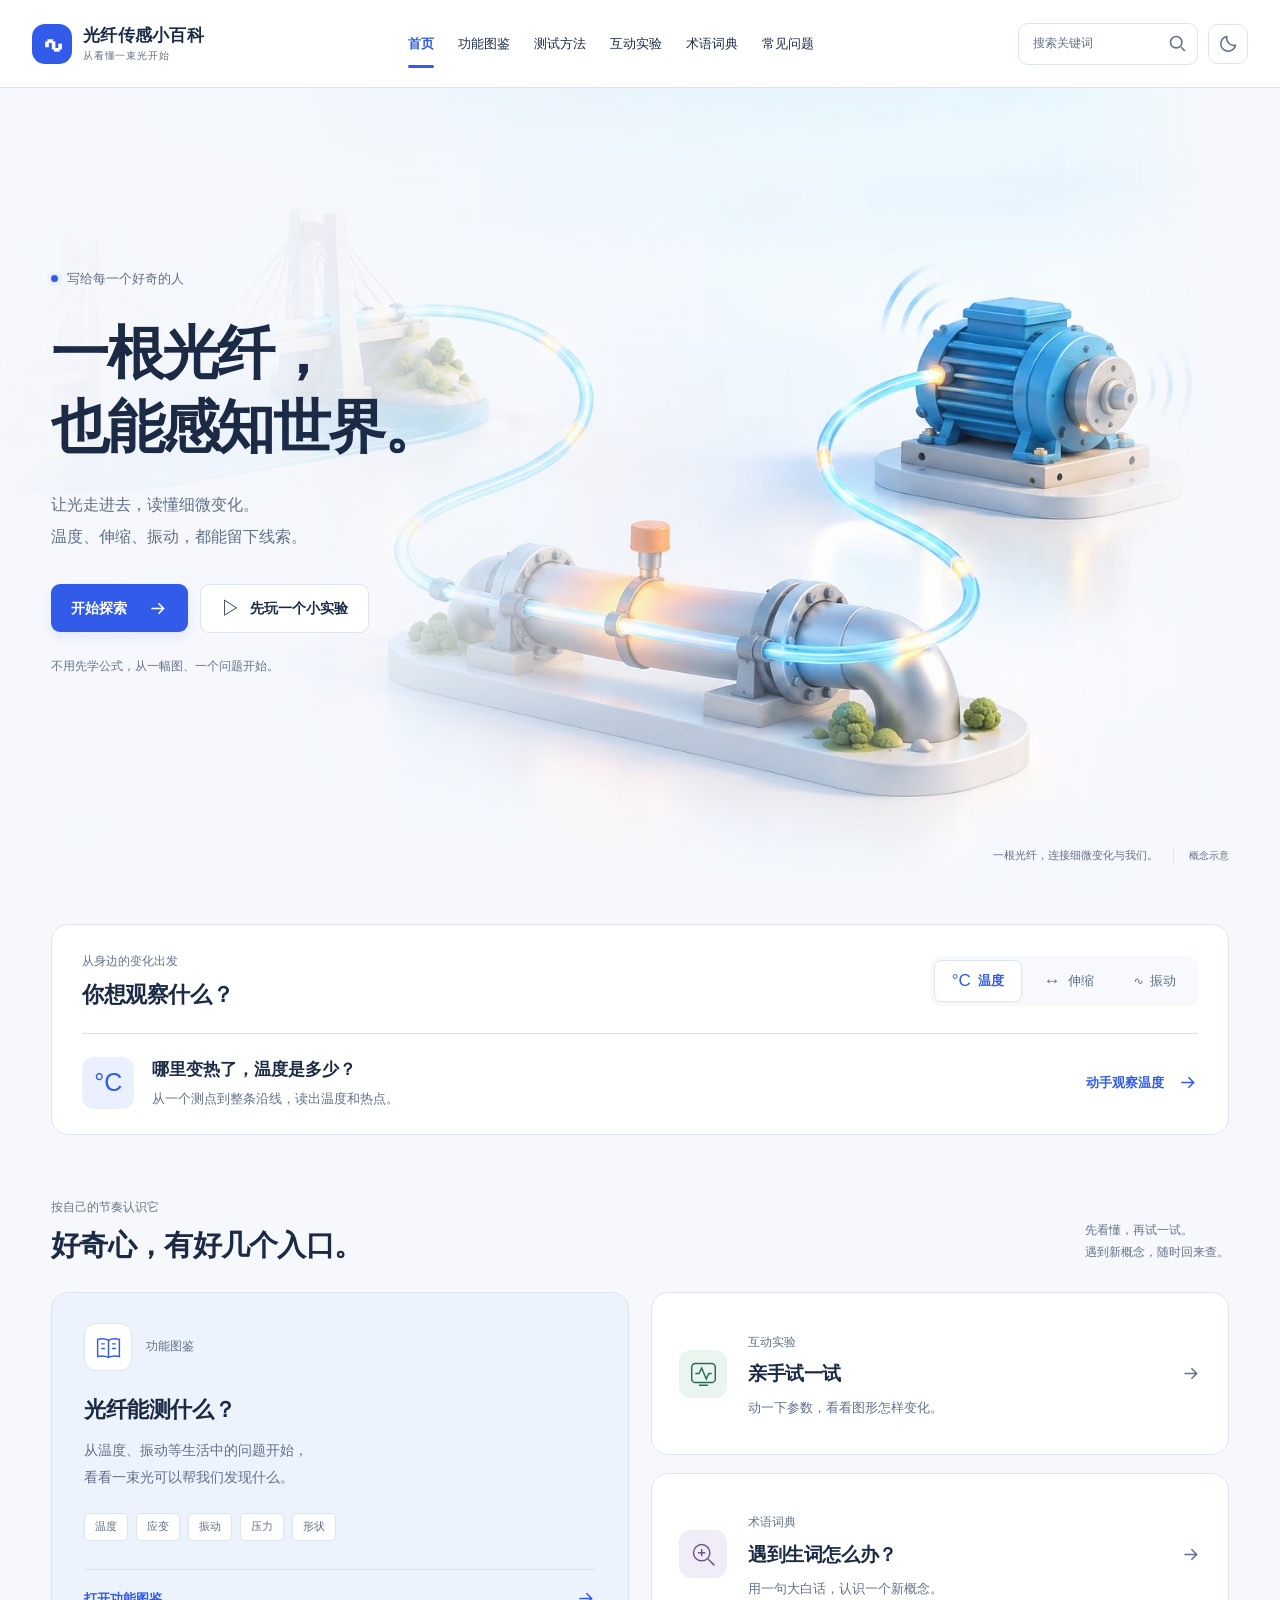
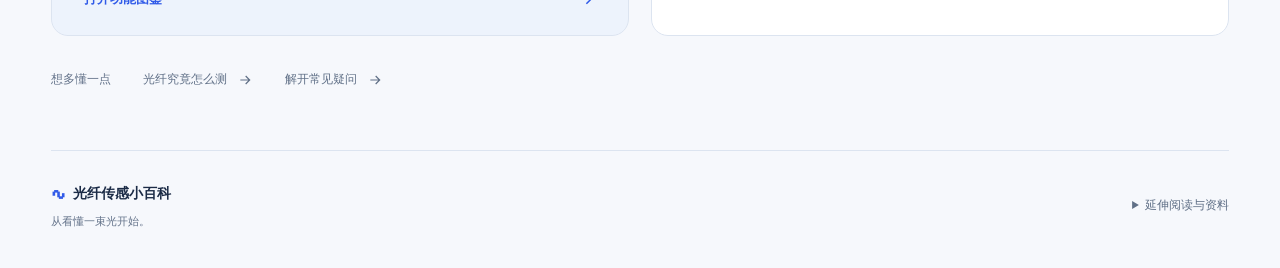
==== commit ef6766de: "Fix old detail illustration flashing during asynchronous loading" ====
--- a/index.html
+++ b/index.html
@@ -28,7 +28,7 @@
 <link rel="stylesheet" href="header-tools.css?v=13">
 <link rel="stylesheet" href="page-transitions.css?v=13">
 <link rel="stylesheet" href="page-directory.css?v=13">
-<link rel="stylesheet" href="illustrations.css?v=17">
+<link rel="stylesheet" href="illustrations.css?v=18">
 <link rel="stylesheet" href="site-design.css?v=1">
 <link rel="stylesheet" href="site-pages.css?v=1">
 <link rel="stylesheet" href="home-immersive.css?v=1">
@@ -100,7 +100,7 @@
 <dialog id="search-dialog" class="search-dialog" aria-labelledby="search-title"><div class="search-dialog-top"><h2 id="search-title">关键词检索</h2><button type="button" id="close-search" aria-label="关闭检索" title="关闭检索">×</button></div><form id="dialog-search-form" class="dialog-search" role="search" aria-label="检索网站内容"><input id="dialog-search-input" type="search" name="q" placeholder="试试温度、相位、光栅…" aria-label="检索关键词" autocomplete="off" maxlength="120"><button type="submit" class="button primary">搜索</button></form><p id="search-summary" class="search-summary" role="status" aria-live="polite"></p><div id="search-suggestions" class="search-suggestions" aria-label="试试这些关键词"><button type="button" data-search-query="温度">温度</button><button type="button" data-search-query="振动">振动</button><button type="button" data-search-query="FBG">FBG</button><button type="button" data-search-query="相位">相位</button></div><div id="search-results" class="search-results"></div></dialog>
 <dialog id="term-dialog" aria-labelledby="dialog-title"><div class="dialog-top"><span id="dialog-category"></span><div class="dialog-actions"><button type="button" id="dialog-back" hidden>← 返回上一项</button><button type="button" id="copy-detail-link">复制链接</button><button type="button" id="close-dialog" aria-label="关闭详情">×</button></div></div><div class="detail-share"><span id="detail-share-status" role="status"></span><input id="detail-share-url" readonly hidden aria-label="当前详情链接"></div><div id="dialog-content"></div></dialog>
 
-<script src="terms.js?v=13" defer></script><script src="functions.js?v=13" defer></script><script src="methods.js?v=14" defer></script><script src="lab-content.js?v=13" defer></script><script src="card-illustrations.js?v=17" defer></script><script src="detail-illustrations.js?v=19" defer></script><script src="methods-view.js?v=13" defer></script><script src="detail-reading.js?v=1" defer></script><script src="detail-navigation.js?v=1" defer></script><script src="app.js?v=16" defer></script><script src="search-content.js?v=13" defer></script><script src="header-tools.js?v=14" defer></script>
+<script src="terms.js?v=13" defer></script><script src="functions.js?v=13" defer></script><script src="methods.js?v=14" defer></script><script src="lab-content.js?v=13" defer></script><script src="card-illustrations.js?v=17" defer></script><script src="detail-illustrations.js?v=20" defer></script><script src="methods-view.js?v=13" defer></script><script src="detail-reading.js?v=1" defer></script><script src="detail-navigation.js?v=1" defer></script><script src="app.js?v=16" defer></script><script src="search-content.js?v=13" defer></script><script src="header-tools.js?v=14" defer></script>
 
 
 <script src="home-preview.js?v=1" defer></script>
--- a/illustrations.css
+++ b/illustrations.css
@@ -54,6 +54,12 @@
 /* 专用详情对照：文字留在图外，实体与光信号使用既有主题。 */
 .field-guide #dialog-content .mechanism-title { margin:0 0 8px; color:var(--ill-ink); font-size:18px; line-height:1.6; font-weight:650; }
 .field-guide #dialog-content .mechanism-intro { margin:0 0 22px; color:var(--ill-muted); font-size:14px; line-height:1.8; }
+.mechanism-placeholder { margin:0 0 18px; }
+.mechanism-placeholder-devices { display:grid; grid-template-columns:repeat(2,minmax(0,1fr)); gap:20px; }
+.mechanism-placeholder-devices span,.mechanism-placeholder-response { display:block; border:1px solid var(--line); border-radius:10px; background:var(--ill-panel); }
+.mechanism-placeholder-devices span { min-height:220px; }
+.mechanism-placeholder-response { height:150px; margin-top:22px; }
+[data-mechanism-loading][hidden],[data-mechanism-content][hidden],[data-mechanism-fallback][hidden] { display:none!important; }
 .mechanism-frames { display:grid; grid-template-columns:repeat(2,minmax(0,1fr)); gap:20px; }
 .mechanism-state { min-width:0; margin:0; overflow:hidden; }
 .field-guide #dialog-content .mechanism-state > figcaption { display:flex; align-items:baseline; justify-content:space-between; flex-wrap:wrap; gap:4px 8px; padding:0 0 8px; color:var(--ill-muted); font-size:12px; border-bottom:1px solid var(--line); }
@@ -80,6 +86,9 @@
 .mechanism-status button[hidden] { display:none; }
 .mechanism-detail[data-ready="true"] .mechanism-status { position:absolute; width:1px; height:1px; padding:0; margin:-1px; overflow:hidden; clip-path:inset(50%); white-space:nowrap; }
 @media(max-width:600px) {
+ .mechanism-placeholder-devices { grid-template-columns:1fr; }
+ .mechanism-placeholder-devices span+span { display:none; }
+ .mechanism-placeholder-devices span { min-height:190px; }
  .mechanism-frames { grid-template-columns:1fr; gap:20px; }
  .field-guide #dialog-content .mechanism-title { font-size:17px; }
  .field-guide #dialog-content .mechanism-intro { margin-bottom:16px; }
